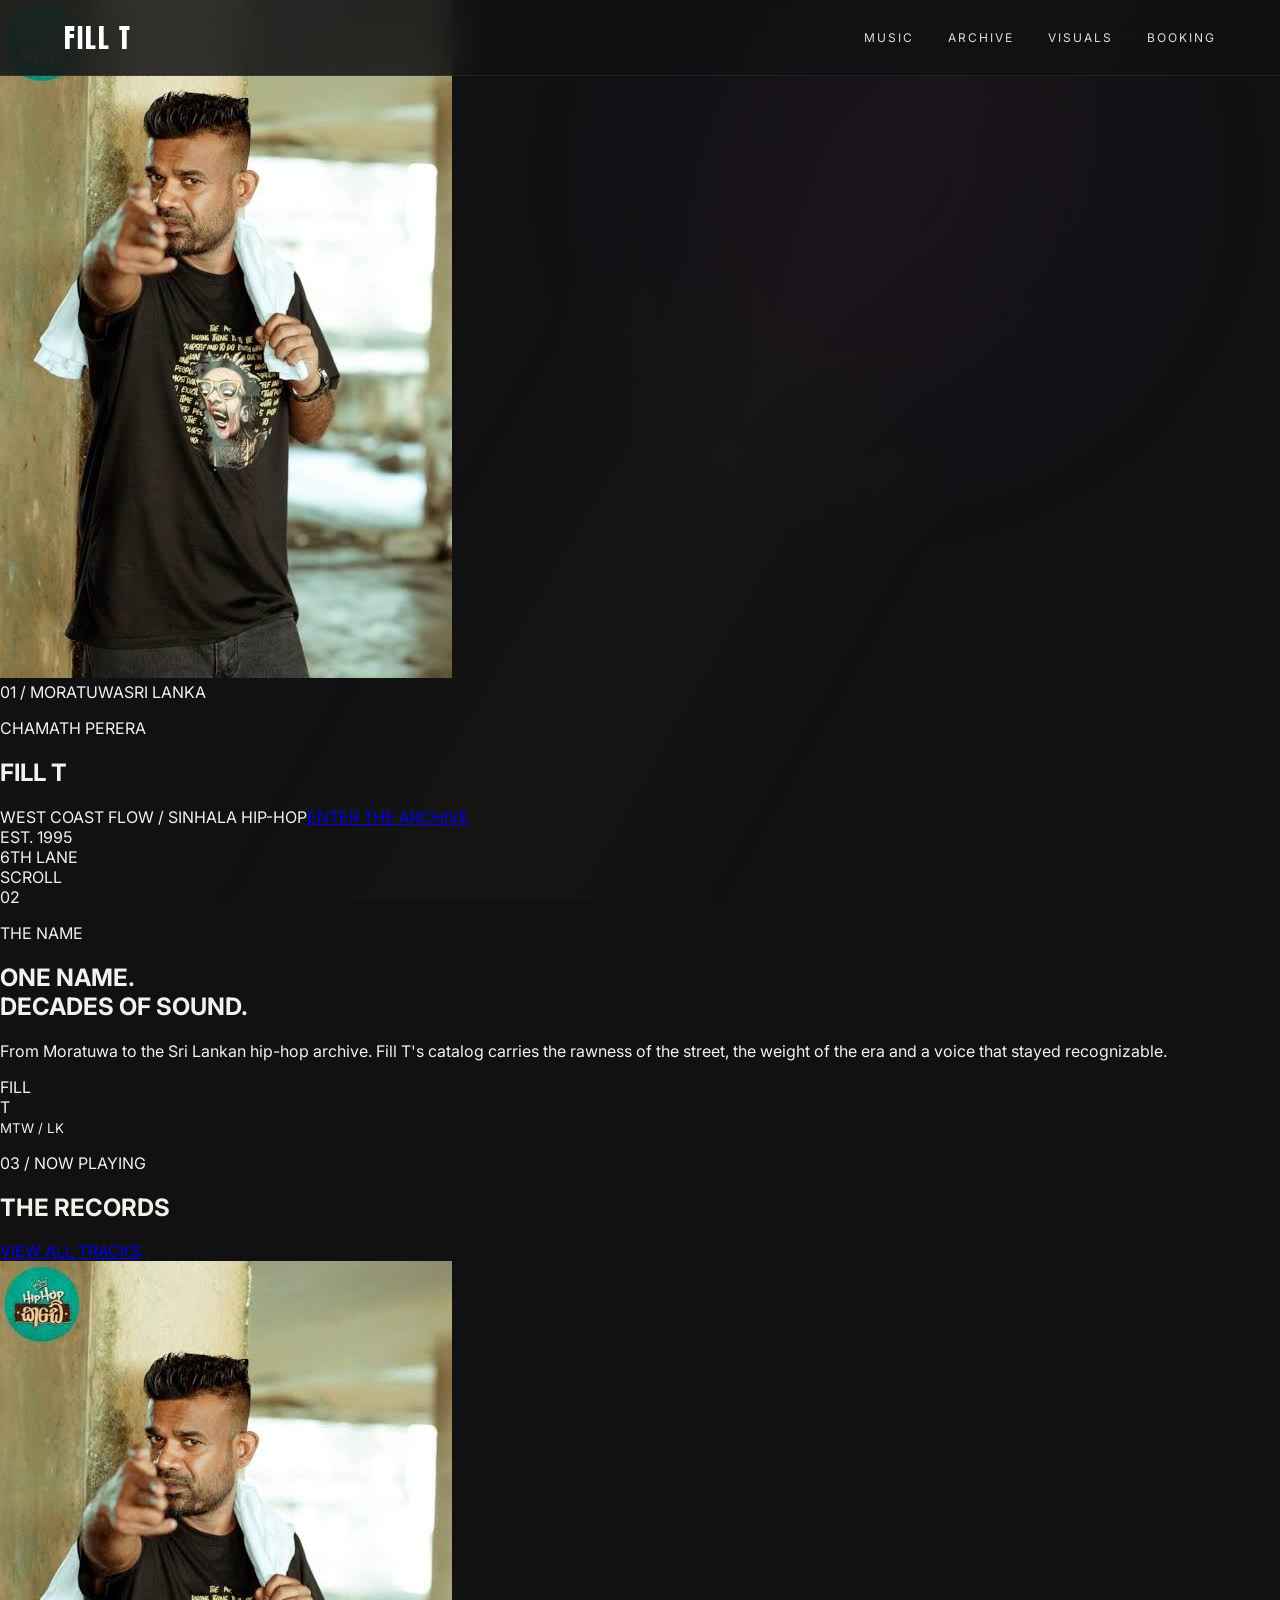
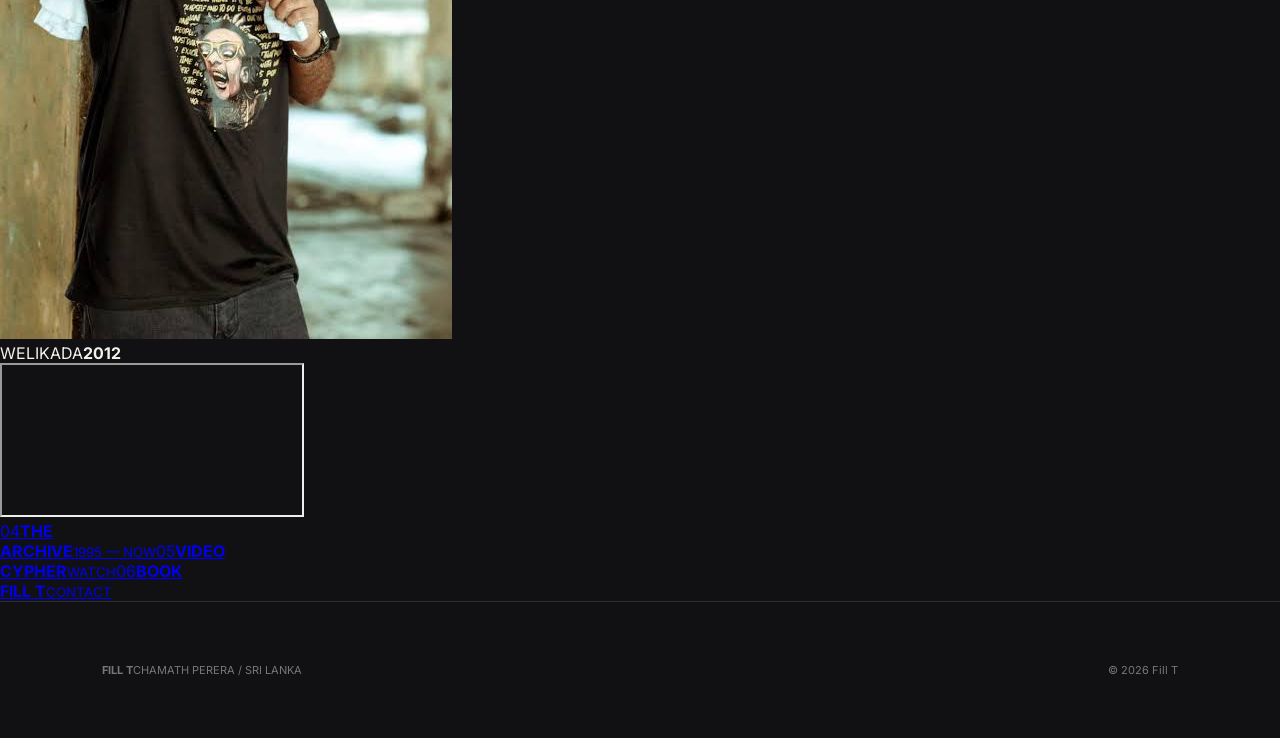
==== index.html @ 13ea3962 "Rebuild Fill T homepage with distinctive cinematic artist direction" ====
<!doctype html><html lang="en"><head><meta charset="utf-8"><meta name="viewport" content="width=device-width,initial-scale=1"><title>Fill T | Official</title><meta name="description" content="The official home of Fill T. Music, archive, video and booking from Moratuwa, Sri Lanka."><meta name="theme-color" content="#09090a"><meta name="robots" content="index,follow"><link rel="canonical" href="https://alphaoshyy.github.io/fill-t-official/"><meta property="og:type" content="website"><meta property="og:title" content="Fill T | Official"><meta property="og:description" content="Fill T. Moratuwa. Sri Lankan hip-hop."><meta property="og:image" content="https://alphaoshyy.github.io/fill-t-official/assets/images/IMG_7851.jpeg"><link rel="preconnect" href="https://fonts.googleapis.com"><link rel="preconnect" href="https://fonts.gstatic.com" crossorigin><link href="https://fonts.googleapis.com/css2?family=Anton&family=Inter:wght@400;500;600;700;800&family=Space+Grotesk:wght@400;500;600;700&display=swap" rel="stylesheet"><link rel="stylesheet" href="assets/style.css"><script type="application/ld+json">{"@context":"https://schema.org","@type":"MusicGroup","name":"Fill T","alternateName":"Fill-T","genre":["Hip-Hop","Sinhala Rap"],"areaServed":"Sri Lanka","url":"https://alphaoshyy.github.io/fill-t-official/","sameAs":["https://open.spotify.com/album/0nnHktPdE4TPPbT7eFd7an"]}</script></head><body class="home"><div class="noise"></div><div class="cursor-glow"></div><header class="nav"><a class="brand" href="index.html">FILL T</a><nav><a href="music.html">Music</a><a href="chronicles.html">Archive</a><a href="videos.html">Visuals</a><a href="booking.html">Booking</a></nav><button class="menu" aria-label="Menu" aria-expanded="false">MENU</button></header><main><section class="hero-new"><img class="hero-bg" src="assets/images/IMG_7851.jpeg" alt="Fill T"><div class="hero-shade"></div><div class="hero-meta"><span>01 / MORATUWA</span><span>SRI LANKA</span></div><div class="hero-title"><p>CHAMATH PERERA</p><h1>FILL T</h1><div class="hero-line"><span>WEST COAST FLOW / SINHALA HIP-HOP</span><a href="music.html">ENTER THE ARCHIVE</a></div></div><div class="hero-side">EST. 1995<br><span>6TH LANE</span></div><div class="scroll-mark">SCROLL<br><i></i></div></section><section class="statement"><div class="statement-num">02</div><div><p class="kicker">THE NAME</p><h2>ONE NAME.<br>DECADES OF SOUND.</h2><p class="lede">From Moratuwa to the Sri Lankan hip-hop archive. Fill T's catalog carries the rawness of the street, the weight of the era and a voice that stayed recognizable.</p></div><div class="stamp">FILL<br>T<br><small>MTW / LK</small></div></section><section class="listen-strip"><div class="section-head"><p class="kicker">03 / NOW PLAYING</p><h2>THE RECORDS</h2><a href="music.html">VIEW ALL TRACKS</a></div><div class="listen-layout"><div class="album-art"><img src="assets/images/IMG_7851.jpeg" alt="Fill T"><div><span>WELIKADA</span><b>2012</b></div></div><div class="spotify-shell"><iframe src="https://open.spotify.com/embed/album/0nnHktPdE4TPPbT7eFd7an?utm_source=generator&theme=0" title="Fill T Welikada on Spotify" loading="lazy" allow="autoplay; clipboard-write; encrypted-media; fullscreen; picture-in-picture"></iframe></div></div></section><section class="archive-grid"><a href="chronicles.html" class="archive-card big"><span>04</span><b>THE<br>ARCHIVE</b><small>1995 — NOW</small></a><a href="videos.html" class="archive-card"><span>05</span><b>VIDEO<br>CYPHER</b><small>WATCH</small></a><a href="booking.html" class="archive-card gold-card"><span>06</span><b>BOOK<br>FILL T</b><small>CONTACT</small></a></section></main><footer><div><strong>FILL T</strong><span>CHAMATH PERERA / SRI LANKA</span></div><p>© <span id="year"></span> Fill T</p></footer><script src="assets/app.js"></script></body></html>
---- assets/style.css ----
:root{--black:#111113;--gold:#d4af37;--gold2:#e5c158;--silver:#d8dde3;--purple:#2e1045;--muted:#96939a;--line:#302f33}*{box-sizing:border-box}html{scroll-behavior:smooth}body{margin:0;background:var(--black);color:#f4f1ea;font-family:Inter,Arial,sans-serif;overflow-x:hidden}body:before{content:"";position:fixed;inset:0;pointer-events:none;background:radial-gradient(circle at 70% 20%,#2e104530,transparent 32%),linear-gradient(120deg,transparent 40%,#d4af3708,transparent 70%);z-index:-3}.grain{position:fixed;inset:0;opacity:.06;pointer-events:none;z-index:20;background-image:url("data:image/svg+xml,%3Csvg viewBox='0 0 180 180' xmlns='http://www.w3.org/2000/svg'%3E%3Cfilter id='n'%3E%3CfeTurbulence type='fractalNoise' baseFrequency='.8' numOctaves='4' stitchTiles='stitch'/%3E%3C/filter%3E%3Crect width='100%25' height='100%25' filter='url(%23n)' opacity='.7'/%3E%3C/svg%3E")}.smoke{position:fixed;width:55vw;height:55vw;border-radius:50%;filter:blur(80px);opacity:.08;pointer-events:none;z-index:-2}.smoke-a{background:#6f2e9a;right:-20vw;top:20vh}.smoke-b{background:#d4af37;left:-25vw;bottom:-30vh}.nav{position:fixed;top:0;left:0;right:0;height:76px;display:flex;align-items:center;justify-content:space-between;padding:0 5vw;border-bottom:1px solid #ffffff12;background:#111113d9;backdrop-filter:blur(18px);z-index:50}.brand{font-family:Anton,sans-serif;letter-spacing:2px;font-size:27px;color:#fff;text-decoration:none}.brand span{color:var(--gold)}nav{display:flex;gap:34px;align-items:center}nav a,.text-link{color:#ddd;text-decoration:none;font-size:12px;text-transform:uppercase;letter-spacing:2px;transition:color .25s,transform .25s}nav a:hover,.text-link:hover{color:var(--gold)}nav a:hover{transform:translateY(-2px)}.menu{display:none;background:none;border:0;color:#fff;font-size:22px;cursor:pointer}.hero{min-height:100vh;padding:150px 8vw 90px;display:grid;grid-template-columns:1fr .8fr;align-items:center;gap:5vw;position:relative}.eyebrow{font-size:10px;letter-spacing:4px;color:var(--gold);font-weight:700}.hero h1{font-family:Anton,sans-serif;font-size:clamp(110px,18vw,260px);line-height:.73;letter-spacing:-5px;margin:35px 0;color:#eee;text-shadow:0 0 45px #ffffff08}.hero h1 em{font-style:normal;color:transparent;-webkit-text-stroke:2px var(--gold)}.tag{font-family:"Space Grotesk";font-size:20px;max-width:500px;color:#c5c1c5}.actions{display:flex;gap:12px;margin-top:32px}.btn{display:inline-block;text-decoration:none;font-size:10px;font-weight:800;letter-spacing:2px;padding:15px 20px;border:1px solid var(--gold);transition:transform .25s,box-shadow .25s}.btn:hover{transform:translateY(-3px);box-shadow:0 12px 35px #d4af3730}.gold{background:var(--gold);color:#111}.ghost{color:#fff}.hero-art{position:relative;display:flex;justify-content:center;animation:heroIn 1.1s cubic-bezier(.2,.8,.2,1) both}.portrait-frame{width:min(430px,80vw);aspect-ratio:4/5;border:1px solid #d4af3755;padding:12px;transform:rotate(2deg);background:linear-gradient(145deg,#29282c,#0b0b0d);box-shadow:25px 30px 80px #000;transition:transform .5s}.portrait-frame:hover{transform:rotate(0deg) translateY(-8px)}.portrait-placeholder{height:100%;display:grid;place-items:center;text-align:center;font-family:Anton;font-size:54px;letter-spacing:3px;color:#d8dde3;background:radial-gradient(circle at 50% 40%,#4b4b50,#151518 55%,#09090a);text-shadow:0 0 25px #fff3}.portrait-placeholder small{font:10px Inter;letter-spacing:5px;color:var(--gold)}.sticker{position:absolute;right:0;bottom:4%;background:var(--gold);color:#111;padding:18px 22px;transform:rotate(-8deg);font-size:9px;letter-spacing:2px}.sticker b{font-family:Anton;font-size:34px}.ticker{display:flex;gap:65px;overflow:hidden;white-space:nowrap;border-top:1px solid var(--line);border-bottom:1px solid var(--line);padding:18px 0;color:#777;font-family:Anton;font-size:25px;letter-spacing:2px}.ticker span{flex:none;animation:ticker 16s linear infinite}.section{padding:120px 8vw}.feature{display:grid;grid-template-columns:1fr 1fr;gap:8vw;align-items:center}.feature h2{font-family:Anton;font-size:clamp(55px,8vw,110px);line-height:.9;margin:25px 0}.feature p{max-width:520px;color:#aaa;line-height:1.8}.text-link{display:inline-block;margin-top:24px;border-bottom:1px solid var(--gold);padding-bottom:7px}.record{width:min(430px,80vw);aspect-ratio:1;background:radial-gradient(circle,#171719 0 13%,#d4af37 13.4% 14%,#151518 14.5% 29%,#08080a 29.5% 45%,#242328 45.5% 46%,#0a0a0c 46.5%);border-radius:50%;box-shadow:0 30px 80px #000;display:grid;place-items:center;animation:spin 22s linear infinite}.record:after{content:"";position:absolute;width:90px;height:90px;background:var(--gold);border-radius:50%;border:10px solid #18171a}.record-label{z-index:1;text-align:center;color:#111;font-family:Anton;font-size:22px;transform:rotate(-12deg)}.record-label small{font:9px Inter;font-weight:700;letter-spacing:3px}.split{display:grid;grid-template-columns:1fr 1fr;gap:1px;padding-top:0}.panel{padding:70px;background:#18181b;border:1px solid var(--line);transition:transform .35s,border-color .35s,background .35s}.panel:hover{transform:translateY(-7px);border-color:#d4af3760}.panel.purple{background:linear-gradient(135deg,#17151a,#2e1045)}.panel span{font:12px Inter;color:var(--gold)}.panel h3{font-family:Anton;font-size:58px;margin:30px 0 15px}.panel p{color:#aaa;max-width:450px;line-height:1.7}.video-card{padding:0;overflow:hidden;background:#17171a;border:1px solid var(--line)}.video-card iframe{display:block;width:100%;aspect-ratio:16/9;border:0;filter:saturate(.8) contrast(1.05)}.video-card .video-copy{padding:24px}.video-card h3{margin:5px 0 8px;font-family:Anton;font-size:36px}.video-card p{margin:0;color:#999;line-height:1.6;font-size:13px}footer{padding:50px 8vw;border-top:1px solid var(--line);display:flex;justify-content:space-between;align-items:center;color:#777;font-size:11px}footer .brand{font-size:22px}@keyframes spin{to{transform:rotate(360deg)}}@keyframes ticker{from{transform:translateX(0)}to{transform:translateX(-120px)}}@keyframes heroIn{from{opacity:0;transform:translateY(25px) scale(.98)}to{opacity:1;transform:none}}@media(max-width:800px){nav{display:none;position:absolute;top:76px;right:5vw;left:5vw;padding:18px;background:#151518f5;border:1px solid var(--line);backdrop-filter:blur(20px);flex-direction:column;gap:18px;align-items:flex-start}nav.open{display:flex}.menu{display:block}.hero{grid-template-columns:1fr;padding-top:120px}.hero-art{order:-1}.hero h1{font-size:120px}.feature,.split{grid-template-columns:1fr}.section{padding:80px 7vw}.panel{padding:45px 30px}footer{display:block}footer p{margin-top:15px}}
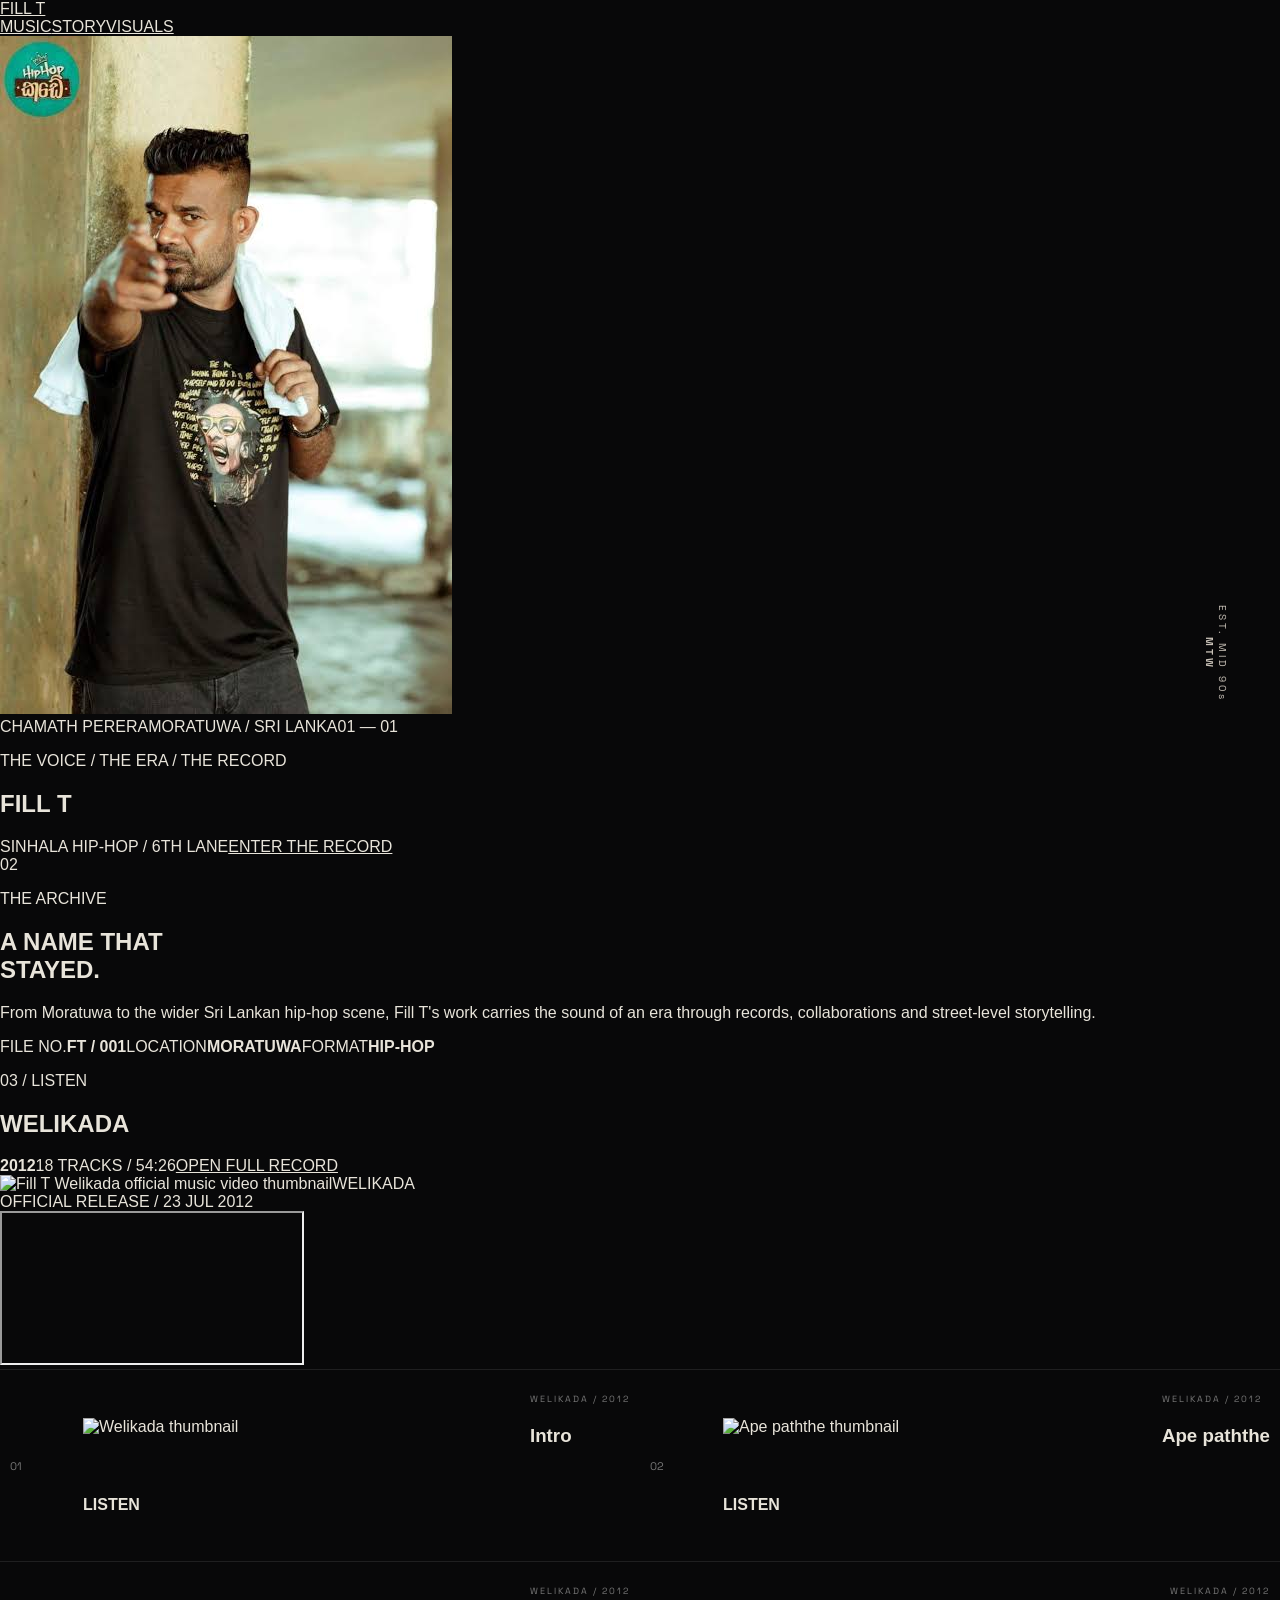
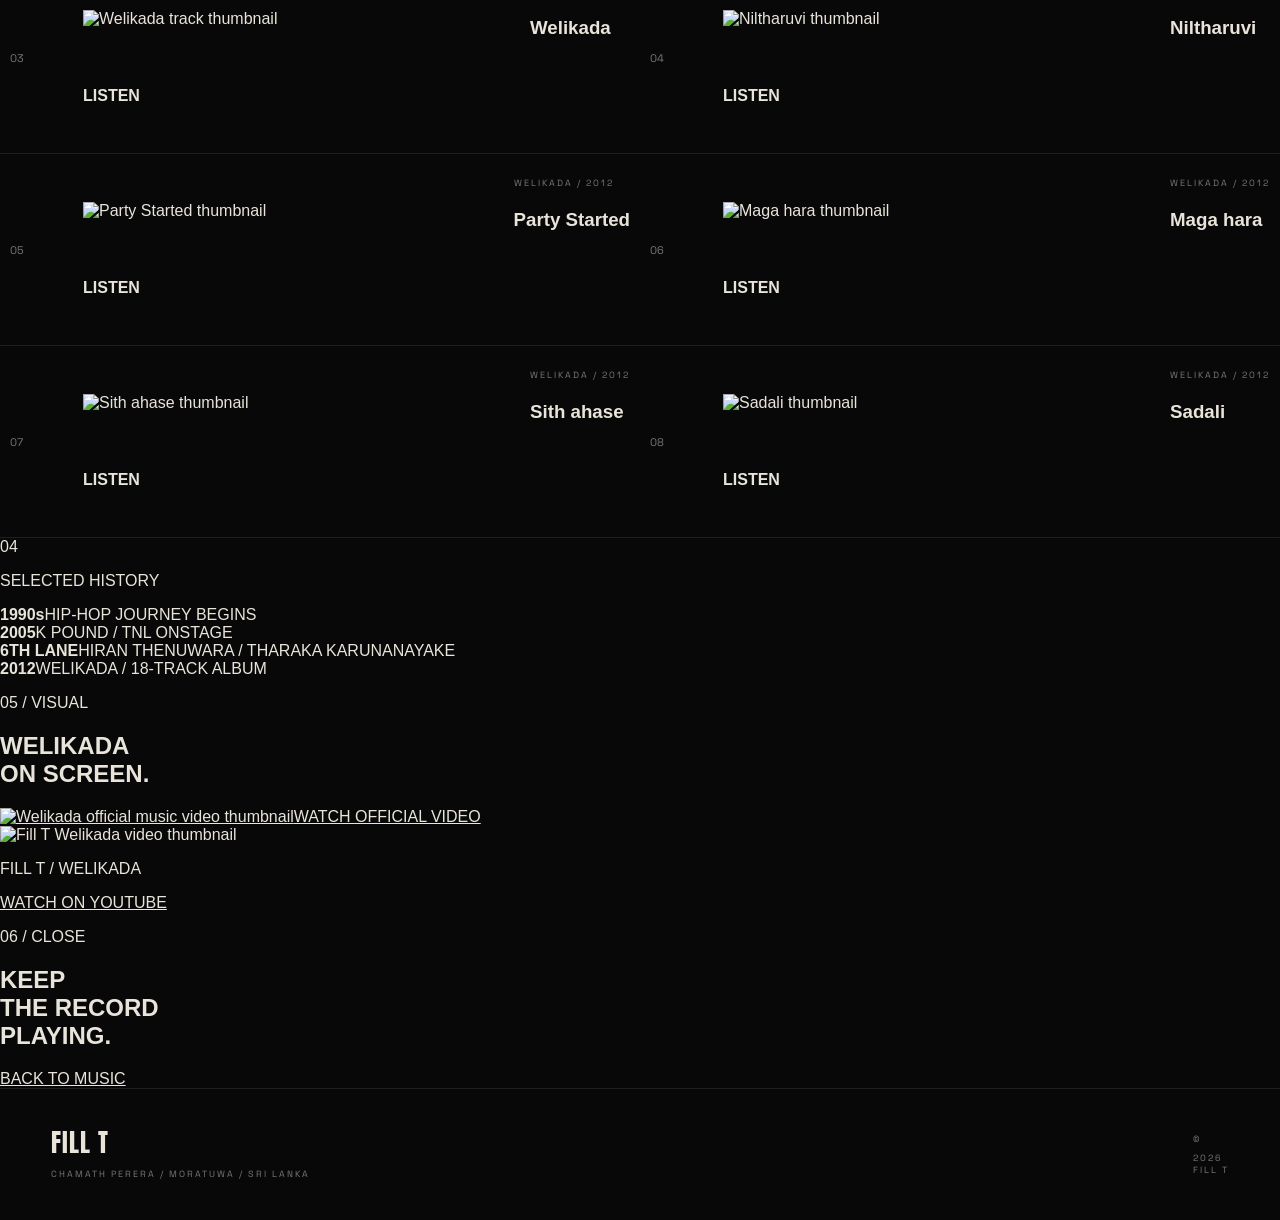
==== commit b2d5c19a: "Rebuild Fill T as distinctive one-page artist site with real music/video thumbnails" ====
--- a/index.html
+++ b/index.html
@@ -1 +1,55 @@
-<!doctype html><html lang="en"><head><meta charset="utf-8"><meta name="viewport" content="width=device-width,initial-scale=1"><title>Fill T | Official</title><meta name="description" content="The official home of Fill T. Music, archive, video and booking from Moratuwa, Sri Lanka."><meta name="theme-color" content="#09090a"><meta name="robots" content="index,follow"><link rel="canonical" href="https://alphaoshyy.github.io/fill-t-official/"><meta property="og:type" content="website"><meta property="og:title" content="Fill T | Official"><meta property="og:description" content="Fill T. Moratuwa. Sri Lankan hip-hop."><meta property="og:image" content="https://alphaoshyy.github.io/fill-t-official/assets/images/IMG_7851.jpeg"><link rel="preconnect" href="https://fonts.googleapis.com"><link rel="preconnect" href="https://fonts.gstatic.com" crossorigin><link href="https://fonts.googleapis.com/css2?family=Anton&family=Inter:wght@400;500;600;700;800&family=Space+Grotesk:wght@400;500;600;700&display=swap" rel="stylesheet"><link rel="stylesheet" href="assets/style.css"><script type="application/ld+json">{"@context":"https://schema.org","@type":"MusicGroup","name":"Fill T","alternateName":"Fill-T","genre":["Hip-Hop","Sinhala Rap"],"areaServed":"Sri Lanka","url":"https://alphaoshyy.github.io/fill-t-official/","sameAs":["https://open.spotify.com/album/0nnHktPdE4TPPbT7eFd7an"]}</script></head><body class="home"><div class="noise"></div><div class="cursor-glow"></div><header class="nav"><a class="brand" href="index.html">FILL T</a><nav><a href="music.html">Music</a><a href="chronicles.html">Archive</a><a href="videos.html">Visuals</a><a href="booking.html">Booking</a></nav><button class="menu" aria-label="Menu" aria-expanded="false">MENU</button></header><main><section class="hero-new"><img class="hero-bg" src="assets/images/IMG_7851.jpeg" alt="Fill T"><div class="hero-shade"></div><div class="hero-meta"><span>01 / MORATUWA</span><span>SRI LANKA</span></div><div class="hero-title"><p>CHAMATH PERERA</p><h1>FILL T</h1><div class="hero-line"><span>WEST COAST FLOW / SINHALA HIP-HOP</span><a href="music.html">ENTER THE ARCHIVE</a></div></div><div class="hero-side">EST. 1995<br><span>6TH LANE</span></div><div class="scroll-mark">SCROLL<br><i></i></div></section><section class="statement"><div class="statement-num">02</div><div><p class="kicker">THE NAME</p><h2>ONE NAME.<br>DECADES OF SOUND.</h2><p class="lede">From Moratuwa to the Sri Lankan hip-hop archive. Fill T's catalog carries the rawness of the street, the weight of the era and a voice that stayed recognizable.</p></div><div class="stamp">FILL<br>T<br><small>MTW / LK</small></div></section><section class="listen-strip"><div class="section-head"><p class="kicker">03 / NOW PLAYING</p><h2>THE RECORDS</h2><a href="music.html">VIEW ALL TRACKS</a></div><div class="listen-layout"><div class="album-art"><img src="assets/images/IMG_7851.jpeg" alt="Fill T"><div><span>WELIKADA</span><b>2012</b></div></div><div class="spotify-shell"><iframe src="https://open.spotify.com/embed/album/0nnHktPdE4TPPbT7eFd7an?utm_source=generator&theme=0" title="Fill T Welikada on Spotify" loading="lazy" allow="autoplay; clipboard-write; encrypted-media; fullscreen; picture-in-picture"></iframe></div></div></section><section class="archive-grid"><a href="chronicles.html" class="archive-card big"><span>04</span><b>THE<br>ARCHIVE</b><small>1995 — NOW</small></a><a href="videos.html" class="archive-card"><span>05</span><b>VIDEO<br>CYPHER</b><small>WATCH</small></a><a href="booking.html" class="archive-card gold-card"><span>06</span><b>BOOK<br>FILL T</b><small>CONTACT</small></a></section></main><footer><div><strong>FILL T</strong><span>CHAMATH PERERA / SRI LANKA</span></div><p>© <span id="year"></span> Fill T</p></footer><script src="assets/app.js"></script></body></html>+<!doctype html>
+<html lang="en">
+<head>
+<meta charset="utf-8">
+<meta name="viewport" content="width=device-width,initial-scale=1">
+<title>Fill T | Official</title>
+<meta name="description" content="Official website of Fill T, Sri Lankan hip-hop artist from Moratuwa. Music, archive and visuals.">
+<meta name="theme-color" content="#080808">
+<meta name="robots" content="index,follow">
+<link rel="canonical" href="https://alphaoshyy.github.io/fill-t-official/">
+<meta property="og:type" content="website">
+<meta property="og:title" content="Fill T | Official">
+<meta property="og:description" content="Fill T. Moratuwa. Sri Lankan hip-hop.">
+<meta property="og:image" content="https://alphaoshyy.github.io/fill-t-official/assets/images/IMG_7851.jpeg">
+<link rel="preconnect" href="https://fonts.googleapis.com">
+<link rel="preconnect" href="https://fonts.gstatic.com" crossorigin>
+<link href="https://fonts.googleapis.com/css2?family=Anton&family=DM+Mono:wght@400;500&family=Space+Grotesk:wght@400;500;600;700&display=swap" rel="stylesheet">
+<link rel="stylesheet" href="assets/style.css">
+<script type="application/ld+json">{"@context":"https://schema.org","@type":"MusicGroup","name":"Fill T","alternateName":"Fill-T","genre":["Hip-Hop","Sinhala Rap"],"areaServed":"Sri Lanka","url":"https://alphaoshyy.github.io/fill-t-official/","sameAs":["https://open.spotify.com/album/0nnHktPdE4TPPbT7eFd7an"]}</script>
+</head>
+<body>
+<div class="grain"></div><div class="cursor"></div>
+<header class="topbar"><a class="wordmark" href="#top">FILL T</a><nav><a href="#music">MUSIC</a><a href="#story">STORY</a><a href="#visuals">VISUALS</a></nav><button class="menu" aria-label="Open menu" aria-expanded="false">MENU</button></header>
+<main id="top">
+<section class="hero">
+<img src="assets/images/IMG_7851.jpeg" alt="Fill T portrait" class="hero-photo">
+<div class="hero-overlay"></div>
+<div class="hero-top"><span>CHAMATH PERERA</span><span>MORATUWA / SRI LANKA</span><span>01 — 01</span></div>
+<div class="hero-copy"><p>THE VOICE / THE ERA / THE RECORD</p><h1>FILL T</h1><div class="hero-bottom"><span>SINHALA HIP-HOP / 6TH LANE</span><a href="#music">ENTER THE RECORD</a></div></div>
+<div class="hero-side">EST. MID 90s<br><b>MTW</b></div>
+</section>
+<section class="intro" id="story">
+<div class="section-index">02</div><div class="intro-main"><p class="eyebrow">THE ARCHIVE</p><h2>A NAME THAT<br>STAYED.</h2><p>From Moratuwa to the wider Sri Lankan hip-hop scene, Fill T's work carries the sound of an era through records, collaborations and street-level storytelling.</p></div><div class="intro-note"><span>FILE NO.</span><strong>FT / 001</strong><span>LOCATION</span><strong>MORATUWA</strong><span>FORMAT</span><strong>HIP-HOP</strong></div>
+</section>
+<section class="music" id="music">
+<div class="music-heading"><div><p class="eyebrow">03 / LISTEN</p><h2>WELIKADA</h2></div><div class="album-meta"><strong>2012</strong><span>18 TRACKS / 54:26</span><a href="https://open.spotify.com/album/0nnHktPdE4TPPbT7eFd7an" target="_blank" rel="noopener">OPEN FULL RECORD</a></div></div>
+<div class="record-layout"><div class="cover-stack"><div class="cover-frame"><img src="https://i.ytimg.com/vi/w-GAaCP5c4I/maxresdefault.jpg" alt="Fill T Welikada official music video thumbnail" loading="lazy"><span>WELIKADA</span></div><div class="cover-label">OFFICIAL RELEASE / 23 JUL 2012</div></div><div class="player"><iframe src="https://open.spotify.com/embed/album/0nnHktPdE4TPPbT7eFd7an?utm_source=generator&theme=0" title="Welikada by Fill T on Spotify" loading="lazy" allow="autoplay; clipboard-write; encrypted-media; fullscreen; picture-in-picture"></iframe></div></div>
+<div class="tracks" aria-label="Selected Fill T tracks">
+<a class="track" href="https://open.spotify.com/album/0nnHktPdE4TPPbT7eFd7an" target="_blank" rel="noopener"><img src="https://i.ytimg.com/vi/w-GAaCP5c4I/maxresdefault.jpg" alt="Welikada thumbnail"><span class="track-no">01</span><div><small>WELIKADA / 2012</small><h3>Intro</h3></div><b>LISTEN</b></a>
+<a class="track" href="https://open.spotify.com/album/0nnHktPdE4TPPbT7eFd7an" target="_blank" rel="noopener"><img src="https://i.ytimg.com/vi/AnGiqeoVJxc/maxresdefault.jpg" alt="Ape paththe thumbnail"><span class="track-no">02</span><div><small>WELIKADA / 2012</small><h3>Ape paththe</h3></div><b>LISTEN</b></a>
+<a class="track" href="https://open.spotify.com/track/3ehZQtwAu3AaRGl4RUCr9z" target="_blank" rel="noopener"><img src="https://i.ytimg.com/vi/w-GAaCP5c4I/maxresdefault.jpg" alt="Welikada track thumbnail"><span class="track-no">03</span><div><small>WELIKADA / 2012</small><h3>Welikada</h3></div><b>LISTEN</b></a>
+<a class="track" href="https://open.spotify.com/album/0nnHktPdE4TPPbT7eFd7an" target="_blank" rel="noopener"><img src="https://i.ytimg.com/vi/AnGiqeoVJxc/maxresdefault.jpg" alt="Niltharuvi thumbnail"><span class="track-no">04</span><div><small>WELIKADA / 2012</small><h3>Niltharuvi</h3></div><b>LISTEN</b></a>
+<a class="track" href="https://open.spotify.com/album/0nnHktPdE4TPPbT7eFd7an" target="_blank" rel="noopener"><img src="https://i.ytimg.com/vi/w-GAaCP5c4I/maxresdefault.jpg" alt="Party Started thumbnail"><span class="track-no">05</span><div><small>WELIKADA / 2012</small><h3>Party Started</h3></div><b>LISTEN</b></a>
+<a class="track" href="https://open.spotify.com/album/0nnHktPdE4TPPbT7eFd7an" target="_blank" rel="noopener"><img src="https://i.ytimg.com/vi/AnGiqeoVJxc/maxresdefault.jpg" alt="Maga hara thumbnail"><span class="track-no">06</span><div><small>WELIKADA / 2012</small><h3>Maga hara</h3></div><b>LISTEN</b></a>
+<a class="track" href="https://open.spotify.com/album/0nnHktPdE4TPPbT7eFd7an" target="_blank" rel="noopener"><img src="https://i.ytimg.com/vi/w-GAaCP5c4I/maxresdefault.jpg" alt="Sith ahase thumbnail"><span class="track-no">07</span><div><small>WELIKADA / 2012</small><h3>Sith ahase</h3></div><b>LISTEN</b></a>
+<a class="track" href="https://open.spotify.com/album/0nnHktPdE4TPPbT7eFd7an" target="_blank" rel="noopener"><img src="https://i.ytimg.com/vi/AnGiqeoVJxc/maxresdefault.jpg" alt="Sadali thumbnail"><span class="track-no">08</span><div><small>WELIKADA / 2012</small><h3>Sadali</h3></div><b>LISTEN</b></a>
+</div></section>
+<section class="timeline"><div class="section-index">04</div><div><p class="eyebrow">SELECTED HISTORY</p><div class="timeline-row"><strong>1990s</strong><span>HIP-HOP JOURNEY BEGINS</span></div><div class="timeline-row"><strong>2005</strong><span>K POUND / TNL ONSTAGE</span></div><div class="timeline-row"><strong>6TH LANE</strong><span>HIRAN THENUWARA / THARAKA KARUNANAYAKE</span></div><div class="timeline-row"><strong>2012</strong><span>WELIKADA / 18-TRACK ALBUM</span></div></div></section>
+<section class="visuals" id="visuals"><div class="visual-main"><p class="eyebrow">05 / VISUAL</p><h2>WELIKADA<br>ON SCREEN.</h2><a href="https://www.youtube.com/watch?v=w-GAaCP5c4I" target="_blank" rel="noopener"><img src="https://i.ytimg.com/vi/w-GAaCP5c4I/maxresdefault.jpg" alt="Welikada official music video thumbnail"><span>WATCH OFFICIAL VIDEO</span></a></div><div class="visual-side"><img src="https://i.ytimg.com/vi/AnGiqeoVJxc/maxresdefault.jpg" alt="Fill T Welikada video thumbnail" loading="lazy"><p>FILL T / WELIKADA</p><a href="https://www.youtube.com/watch?v=AnGiqeoVJxc" target="_blank" rel="noopener">WATCH ON YOUTUBE</a></div></section>
+<section class="contact"><p class="eyebrow">06 / CLOSE</p><h2>KEEP<br>THE RECORD<br>PLAYING.</h2><a href="#music">BACK TO MUSIC</a></section>
+</main>
+<footer><div><strong>FILL T</strong><span>CHAMATH PERERA / MORATUWA / SRI LANKA</span></div><p>© <span id="year"></span> FILL T</p></footer>
+<script src="assets/app.js"></script>
+</body>
+</html>
--- a/assets/style.css
+++ b/assets/style.css
@@ -1 +1 @@
-:root{--black:#111113;--gold:#d4af37;--gold2:#e5c158;--silver:#d8dde3;--purple:#2e1045;--muted:#96939a;--line:#302f33}*{box-sizing:border-box}html{scroll-behavior:smooth}body{margin:0;background:var(--black);color:#f4f1ea;font-family:Inter,Arial,sans-serif;overflow-x:hidden}body:before{content:"";position:fixed;inset:0;pointer-events:none;background:radial-gradient(circle at 70% 20%,#2e104530,transparent 32%),linear-gradient(120deg,transparent 40%,#d4af3708,transparent 70%);z-index:-3}.grain{position:fixed;inset:0;opacity:.06;pointer-events:none;z-index:20;background-image:url("data:image/svg+xml,%3Csvg viewBox='0 0 180 180' xmlns='http://www.w3.org/2000/svg'%3E%3Cfilter id='n'%3E%3CfeTurbulence type='fractalNoise' baseFrequency='.8' numOctaves='4' stitchTiles='stitch'/%3E%3C/filter%3E%3Crect width='100%25' height='100%25' filter='url(%23n)' opacity='.7'/%3E%3C/svg%3E")}.smoke{position:fixed;width:55vw;height:55vw;border-radius:50%;filter:blur(80px);opacity:.08;pointer-events:none;z-index:-2}.smoke-a{background:#6f2e9a;right:-20vw;top:20vh}.smoke-b{background:#d4af37;left:-25vw;bottom:-30vh}.nav{position:fixed;top:0;left:0;right:0;height:76px;display:flex;align-items:center;justify-content:space-between;padding:0 5vw;border-bottom:1px solid #ffffff12;background:#111113d9;backdrop-filter:blur(18px);z-index:50}.brand{font-family:Anton,sans-serif;letter-spacing:2px;font-size:27px;color:#fff;text-decoration:none}.brand span{color:var(--gold)}nav{display:flex;gap:34px;align-items:center}nav a,.text-link{color:#ddd;text-decoration:none;font-size:12px;text-transform:uppercase;letter-spacing:2px;transition:color .25s,transform .25s}nav a:hover,.text-link:hover{color:var(--gold)}nav a:hover{transform:translateY(-2px)}.menu{display:none;background:none;border:0;color:#fff;font-size:22px;cursor:pointer}.hero{min-height:100vh;padding:150px 8vw 90px;display:grid;grid-template-columns:1fr .8fr;align-items:center;gap:5vw;position:relative}.eyebrow{font-size:10px;letter-spacing:4px;color:var(--gold);font-weight:700}.hero h1{font-family:Anton,sans-serif;font-size:clamp(110px,18vw,260px);line-height:.73;letter-spacing:-5px;margin:35px 0;color:#eee;text-shadow:0 0 45px #ffffff08}.hero h1 em{font-style:normal;color:transparent;-webkit-text-stroke:2px var(--gold)}.tag{font-family:"Space Grotesk";font-size:20px;max-width:500px;color:#c5c1c5}.actions{display:flex;gap:12px;margin-top:32px}.btn{display:inline-block;text-decoration:none;font-size:10px;font-weight:800;letter-spacing:2px;padding:15px 20px;border:1px solid var(--gold);transition:transform .25s,box-shadow .25s}.btn:hover{transform:translateY(-3px);box-shadow:0 12px 35px #d4af3730}.gold{background:var(--gold);color:#111}.ghost{color:#fff}.hero-art{position:relative;display:flex;justify-content:center;animation:heroIn 1.1s cubic-bezier(.2,.8,.2,1) both}.portrait-frame{width:min(430px,80vw);aspect-ratio:4/5;border:1px solid #d4af3755;padding:12px;transform:rotate(2deg);background:linear-gradient(145deg,#29282c,#0b0b0d);box-shadow:25px 30px 80px #000;transition:transform .5s}.portrait-frame:hover{transform:rotate(0deg) translateY(-8px)}.portrait-placeholder{height:100%;display:grid;place-items:center;text-align:center;font-family:Anton;font-size:54px;letter-spacing:3px;color:#d8dde3;background:radial-gradient(circle at 50% 40%,#4b4b50,#151518 55%,#09090a);text-shadow:0 0 25px #fff3}.portrait-placeholder small{font:10px Inter;letter-spacing:5px;color:var(--gold)}.sticker{position:absolute;right:0;bottom:4%;background:var(--gold);color:#111;padding:18px 22px;transform:rotate(-8deg);font-size:9px;letter-spacing:2px}.sticker b{font-family:Anton;font-size:34px}.ticker{display:flex;gap:65px;overflow:hidden;white-space:nowrap;border-top:1px solid var(--line);border-bottom:1px solid var(--line);padding:18px 0;color:#777;font-family:Anton;font-size:25px;letter-spacing:2px}.ticker span{flex:none;animation:ticker 16s linear infinite}.section{padding:120px 8vw}.feature{display:grid;grid-template-columns:1fr 1fr;gap:8vw;align-items:center}.feature h2{font-family:Anton;font-size:clamp(55px,8vw,110px);line-height:.9;margin:25px 0}.feature p{max-width:520px;color:#aaa;line-height:1.8}.text-link{display:inline-block;margin-top:24px;border-bottom:1px solid var(--gold);padding-bottom:7px}.record{width:min(430px,80vw);aspect-ratio:1;background:radial-gradient(circle,#171719 0 13%,#d4af37 13.4% 14%,#151518 14.5% 29%,#08080a 29.5% 45%,#242328 45.5% 46%,#0a0a0c 46.5%);border-radius:50%;box-shadow:0 30px 80px #000;display:grid;place-items:center;animation:spin 22s linear infinite}.record:after{content:"";position:absolute;width:90px;height:90px;background:var(--gold);border-radius:50%;border:10px solid #18171a}.record-label{z-index:1;text-align:center;color:#111;font-family:Anton;font-size:22px;transform:rotate(-12deg)}.record-label small{font:9px Inter;font-weight:700;letter-spacing:3px}.split{display:grid;grid-template-columns:1fr 1fr;gap:1px;padding-top:0}.panel{padding:70px;background:#18181b;border:1px solid var(--line);transition:transform .35s,border-color .35s,background .35s}.panel:hover{transform:translateY(-7px);border-color:#d4af3760}.panel.purple{background:linear-gradient(135deg,#17151a,#2e1045)}.panel span{font:12px Inter;color:var(--gold)}.panel h3{font-family:Anton;font-size:58px;margin:30px 0 15px}.panel p{color:#aaa;max-width:450px;line-height:1.7}.video-card{padding:0;overflow:hidden;background:#17171a;border:1px solid var(--line)}.video-card iframe{display:block;width:100%;aspect-ratio:16/9;border:0;filter:saturate(.8) contrast(1.05)}.video-card .video-copy{padding:24px}.video-card h3{margin:5px 0 8px;font-family:Anton;font-size:36px}.video-card p{margin:0;color:#999;line-height:1.6;font-size:13px}footer{padding:50px 8vw;border-top:1px solid var(--line);display:flex;justify-content:space-between;align-items:center;color:#777;font-size:11px}footer .brand{font-size:22px}@keyframes spin{to{transform:rotate(360deg)}}@keyframes ticker{from{transform:translateX(0)}to{transform:translateX(-120px)}}@keyframes heroIn{from{opacity:0;transform:translateY(25px) scale(.98)}to{opacity:1;transform:none}}@media(max-width:800px){nav{display:none;position:absolute;top:76px;right:5vw;left:5vw;padding:18px;background:#151518f5;border:1px solid var(--line);backdrop-filter:blur(20px);flex-direction:column;gap:18px;align-items:flex-start}nav.open{display:flex}.menu{display:block}.hero{grid-template-columns:1fr;padding-top:120px}.hero-art{order:-1}.hero h1{font-size:120px}.feature,.split{grid-template-columns:1fr}.section{padding:80px 7vw}.panel{padding:45px 30px}footer{display:block}footer p{margin-top:15px}}+:root{--ink:#080809;--paper:#e8e4da;--muted:#8f8b84;--gold:#c8a34a;--purple:#3b1a52;--line:#ffffff18}*{box-sizing:border-box}html{scroll-behavior:smooth}body{margin:0;background:var(--ink);color:var(--paper);font-family:Inter,Arial,sans-serif;overflow-x:hidden}a{color:inherit}.noise{position:fixed;inset:0;z-index:100;pointer-events:none;opacity:.055;background-image:url("data:image/svg+xml,%3Csvg xmlns='http://www.w3.org/2000/svg' width='180' height='180'%3E%3Cfilter id='n'%3E%3CfeTurbulence baseFrequency='.85' numOctaves='4' stitchTiles='stitch'/%3E%3C/filter%3E%3Crect width='100%25' height='100%25' filter='url(%23n)' opacity='.8'/%3E%3C/svg%3E")}.cursor-glow{position:fixed;width:320px;height:320px;border-radius:50%;background:#6c367d18;filter:blur(60px);pointer-events:none;z-index:-1;transform:translate(-50%,-50%)}.nav{position:fixed;z-index:80;left:0;right:0;top:0;height:76px;padding:0 4vw;display:flex;align-items:center;justify-content:space-between;border-bottom:1px solid var(--line);background:#080809c7;backdrop-filter:blur(18px)}.brand{font-family:Anton,sans-serif;font-size:27px;letter-spacing:1px;text-decoration:none}.nav nav{display:flex;gap:34px}.nav nav a{font-size:10px;letter-spacing:2px;text-transform:uppercase;text-decoration:none;color:#b9b5ad;transition:.25s}.nav nav a:hover{color:var(--gold)}.menu{display:none;border:0;background:none;color:var(--paper);font-size:10px;letter-spacing:2px}.hero-new{height:100svh;min-height:680px;position:relative;overflow:hidden;background:#050506}.hero-bg{position:absolute;inset:0;width:100%;height:100%;object-fit:cover;object-position:center 30%;filter:grayscale(.8) contrast(1.18) brightness(.58);transform:scale(1.04);animation:heroZoom 12s ease-out both}.hero-shade{position:absolute;inset:0;background:linear-gradient(90deg,#050506ee 0%,#0505068c 35%,#05050612 68%,#050506b0 100%),linear-gradient(0deg,#050506 0%,transparent 35%,#05050666 100%)}.hero-meta{position:absolute;top:105px;left:4vw;right:4vw;display:flex;justify-content:space-between;color:#b8b3aa;font:10px Space Grotesk;letter-spacing:3px}.hero-title{position:absolute;left:4vw;right:4vw;bottom:9vh}.hero-title p{font:11px Space Grotesk;letter-spacing:6px;color:var(--gold);margin:0 0 18px}.hero-title h1{font-family:Anton,sans-serif;font-size:clamp(110px,18vw,260px);line-height:.78;letter-spacing:-4px;margin:0;white-space:nowrap;color:#f0ece2;text-shadow:0 18px 80px #000}.hero-line{margin-top:32px;border-top:1px solid #ffffff45;padding-top:14px;display:flex;justify-content:space-between;align-items:center;max-width:850px;font:10px Space Grotesk;letter-spacing:3px;color:#aaa59c}.hero-line a{text-decoration:none;color:var(--paper);border:1px solid #ffffff55;padding:13px 18px;transition:.3s}.hero-line a:hover{background:var(--gold);color:#080809;border-color:var(--gold)}.hero-side{position:absolute;right:4vw;bottom:22vh;color:#c8c1b7;font:10px Space Grotesk;letter-spacing:3px;writing-mode:vertical-rl;text-align:center}.hero-side span{color:var(--gold)}.scroll-mark{position:absolute;bottom:30px;left:50%;transform:translateX(-50%);font:8px Space Grotesk;letter-spacing:3px;color:#888;text-align:center}.scroll-mark i{display:block;height:45px;width:1px;background:linear-gradient(var(--gold),transparent);margin:9px auto 0}.statement{display:grid;grid-template-columns:100px 1fr 180px;gap:5vw;padding:150px 8vw;border-top:1px solid var(--line);align-items:start}.statement-num{font:10px Space Grotesk;color:var(--gold);letter-spacing:3px}.kicker{font:10px Space Grotesk;letter-spacing:4px;color:var(--gold);margin:0 0 20px}.statement h2,.section-head h2,.player-copy h2{font-family:Anton,sans-serif;font-size:clamp(65px,8vw,125px);line-height:.84;letter-spacing:-2px;margin:0 0 28px}.lede{max-width:650px;color:#aaa69e;line-height:1.9;font-size:15px}.stamp{justify-self:end;border:1px solid var(--gold);color:var(--gold);font-family:Anton;font-size:43px;line-height:.7;padding:22px;text-align:center;transform:rotate(7deg)}.stamp small{font:7px Space Grotesk;letter-spacing:3px}.listen-strip{padding:100px 8vw;background:linear-gradient(135deg,#0d0b0f,#151019 60%,#09090a);border-top:1px solid var(--line);border-bottom:1px solid var(--line)}.section-head{display:flex;align-items:end;gap:30px;margin-bottom:50px}.section-head h2{font-size:clamp(60px,9vw,130px);margin:0}.section-head>a{margin-left:auto;font:10px Space Grotesk;letter-spacing:2px;text-decoration:none;border-bottom:1px solid var(--gold);padding-bottom:8px;color:#bcb7af}.listen-layout{display:grid;grid-template-columns:360px 1fr;gap:5vw;align-items:stretch}.album-art{position:relative;min-height:420px;overflow:hidden;background:#18171a;border:1px solid var(--line)}.album-art img{width:100%;height:100%;object-fit:cover;filter:grayscale(.8) contrast(1.2);opacity:.68}.album-art:after{content:"";position:absolute;inset:0;background:linear-gradient(0deg,#070708ee,transparent 55%)}.album-art div{position:absolute;z-index:2;bottom:25px;left:25px}.album-art span{display:block;font:52px Anton}.album-art b{font:10px Space Grotesk;letter-spacing:5px;color:var(--gold)}.spotify-shell{border:1px solid var(--line);background:#101012;min-height:420px}.spotify-shell iframe,.spotify-large iframe{width:100%;height:100%;min-height:420px;border:0}.archive-grid{display:grid;grid-template-columns:2fr 1fr 1fr;border-bottom:1px solid var(--line)}.archive-card{min-height:360px;padding:35px;border-right:1px solid var(--line);text-decoration:none;display:flex;flex-direction:column;justify-content:space-between;transition:.35s;position:relative;overflow:hidden}.archive-card:before{content:"";position:absolute;width:220px;height:220px;border-radius:50%;background:#5e2d7615;filter:blur(30px);right:-70px;bottom:-70px}.archive-card:hover{background:#121215}.archive-card span,.archive-card small{font:9px Space Grotesk;letter-spacing:3px;color:#8d8982}.archive-card b{font:clamp(45px,6vw,90px) Anton;line-height:.82;position:relative}.gold-card{background:var(--gold);color:#080809}.gold-card span,.gold-card small{color:#080809}.gold-card:hover{background:#e0bd61}.music-page{padding-top:76px}.page-hero{padding:120px 8vw 90px;border-bottom:1px solid var(--line)}.page-hero h1{font:clamp(100px,16vw,220px)/.78 Anton;margin:0;letter-spacing:-4px}.page-hero h1 span{color:transparent;-webkit-text-stroke:1px var(--gold)}.page-hero>p:last-child{max-width:600px;color:#9f9a92;line-height:1.8;margin-top:35px}.player-zone{padding:100px 8vw;display:grid;grid-template-columns:.75fr 1.25fr;gap:6vw;background:linear-gradient(110deg,#0a090b,#17111b)}.player-copy p:not(.kicker){color:#9d9890;line-height:1.8;max-width:450px}.listen-button{display:inline-block;margin-top:25px;padding:14px 20px;background:var(--gold);color:#080809;text-decoration:none;font:10px Space Grotesk;letter-spacing:2px}.spotify-large{min-height:430px;border:1px solid var(--line)}.track-wall{padding:110px 8vw}.tracks{display:grid;grid-template-columns:repeat(2,1fr);border-top:1px solid var(--line)}.track{min-height:125px;display:grid;grid-template-columns:55px 1fr auto;grid-template-rows:1fr 1fr;column-gap:18px;align-items:center;border-bottom:1px solid var(--line);padding:18px 10px;text-decoration:none;transition:.25s}.track:hover,.track.active{background:#151318}.track>span{grid-row:1/3;font:11px Space Grotesk;color:#777}.track strong{font:28px Anton;letter-spacing:.5px}.track small{font:9px Space Grotesk;letter-spacing:2px;color:#777}.track em{grid-row:1/3;font:9px Space Grotesk;letter-spacing:2px;color:var(--gold);font-style:normal}.track.active strong{color:var(--gold)}footer{display:flex;justify-content:space-between;padding:35px 4vw;border-top:1px solid var(--line);color:#777;font:9px Space Grotesk;letter-spacing:2px}footer strong{font:25px Anton;color:var(--paper);display:block;letter-spacing:1px}footer span{display:block;margin-top:7px}footer p{align-self:end}@keyframes heroZoom{from{transform:scale(1.12)}to{transform:scale(1.04)}}@media(max-width:850px){.nav nav{display:none;position:absolute;top:76px;left:4vw;right:4vw;padding:22px;background:#0c0c0eeF;border:1px solid var(--line);flex-direction:column;gap:20px}.nav nav.open{display:flex}.menu{display:block}.hero-new{min-height:650px}.hero-title{bottom:8vh}.hero-title h1{font-size:clamp(75px,21vw,150px);letter-spacing:-2px}.hero-line{display:block;line-height:1.8}.hero-line a{display:inline-block;margin-top:15px}.hero-side{display:none}.statement{grid-template-columns:30px 1fr;padding:100px 7vw}.stamp{display:none}.listen-strip{padding:80px 7vw}.listen-layout{grid-template-columns:1fr}.album-art{min-height:330px}.spotify-shell{min-height:380px}.archive-grid{grid-template-columns:1fr}.archive-card{min-height:250px;border-right:0;border-bottom:1px solid var(--line)}.page-hero{padding:100px 7vw 70px}.player-zone{grid-template-columns:1fr;padding:75px 7vw}.track-wall{padding:80px 7vw}.tracks{grid-template-columns:1fr}.section-head{display:block}.section-head a{display:inline-block;margin-top:20px}.track strong{font-size:24px}footer{display:block}footer p{margin-top:25px}}
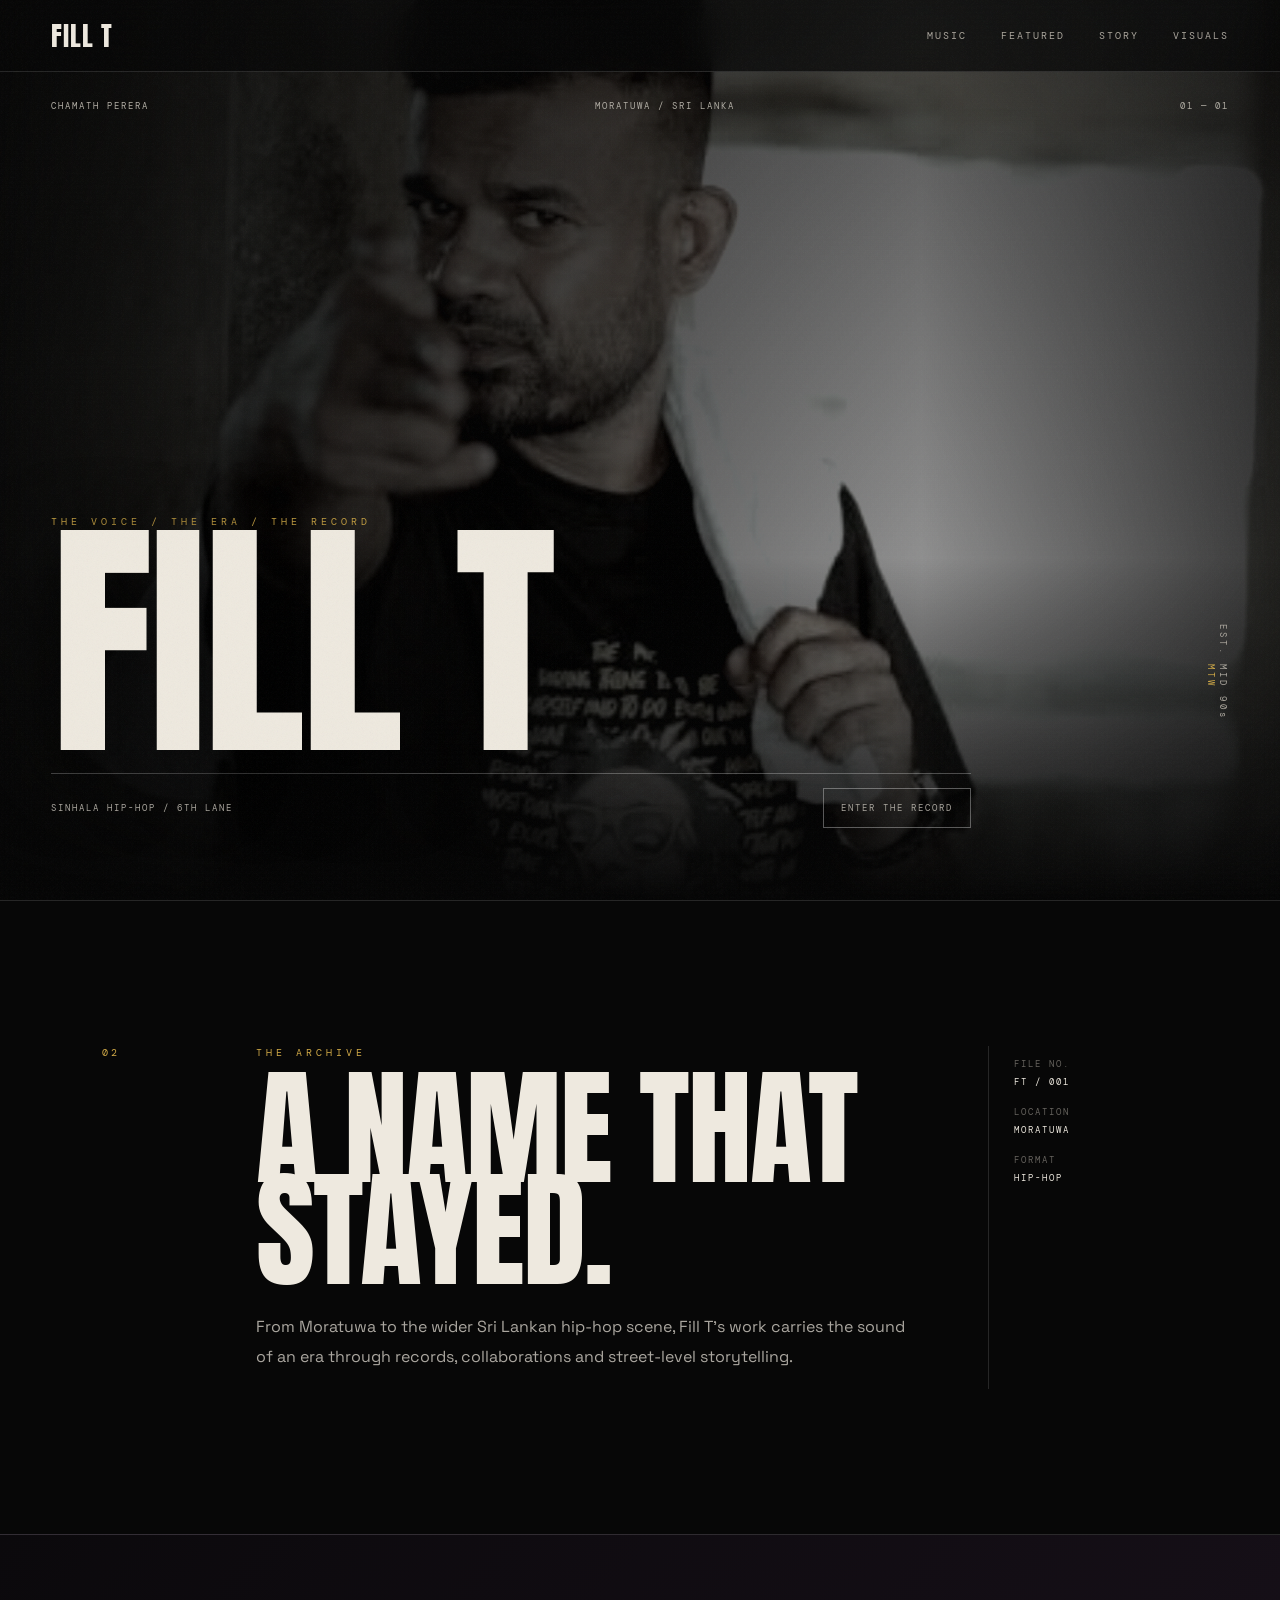
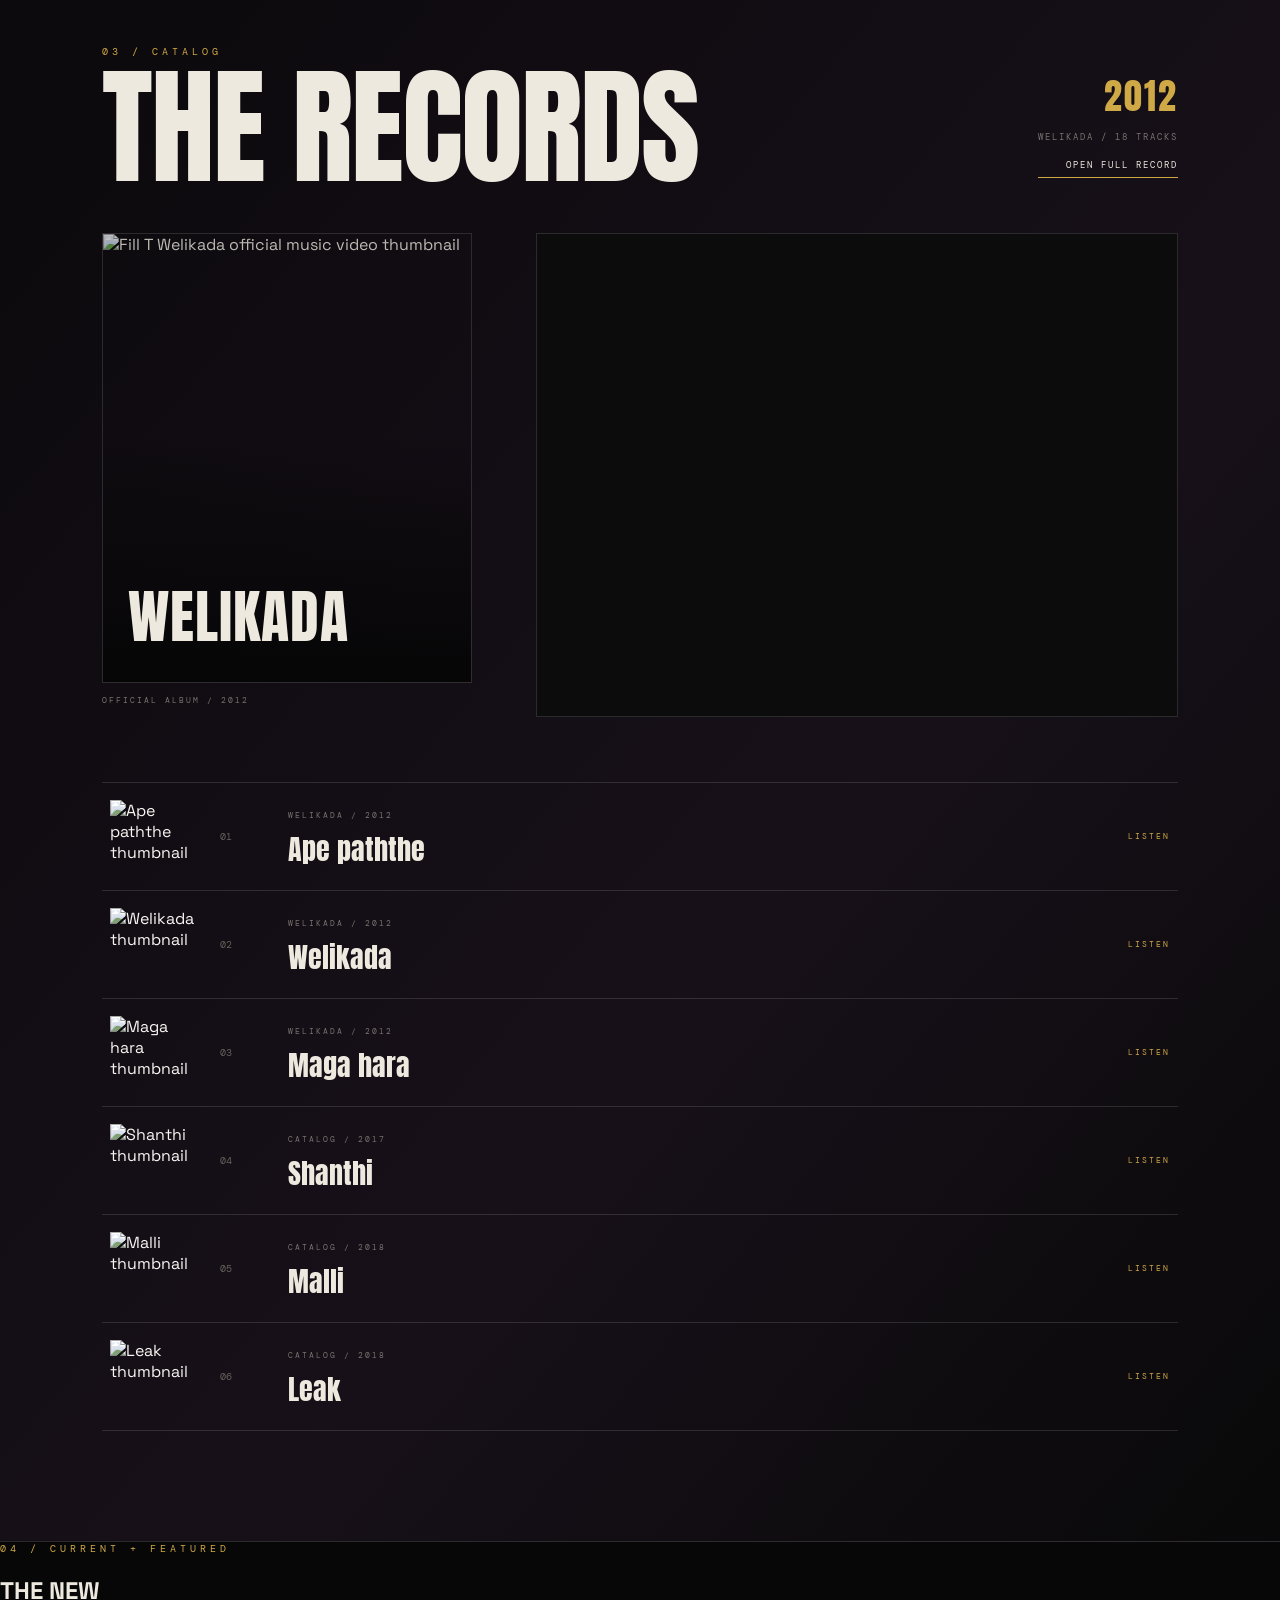
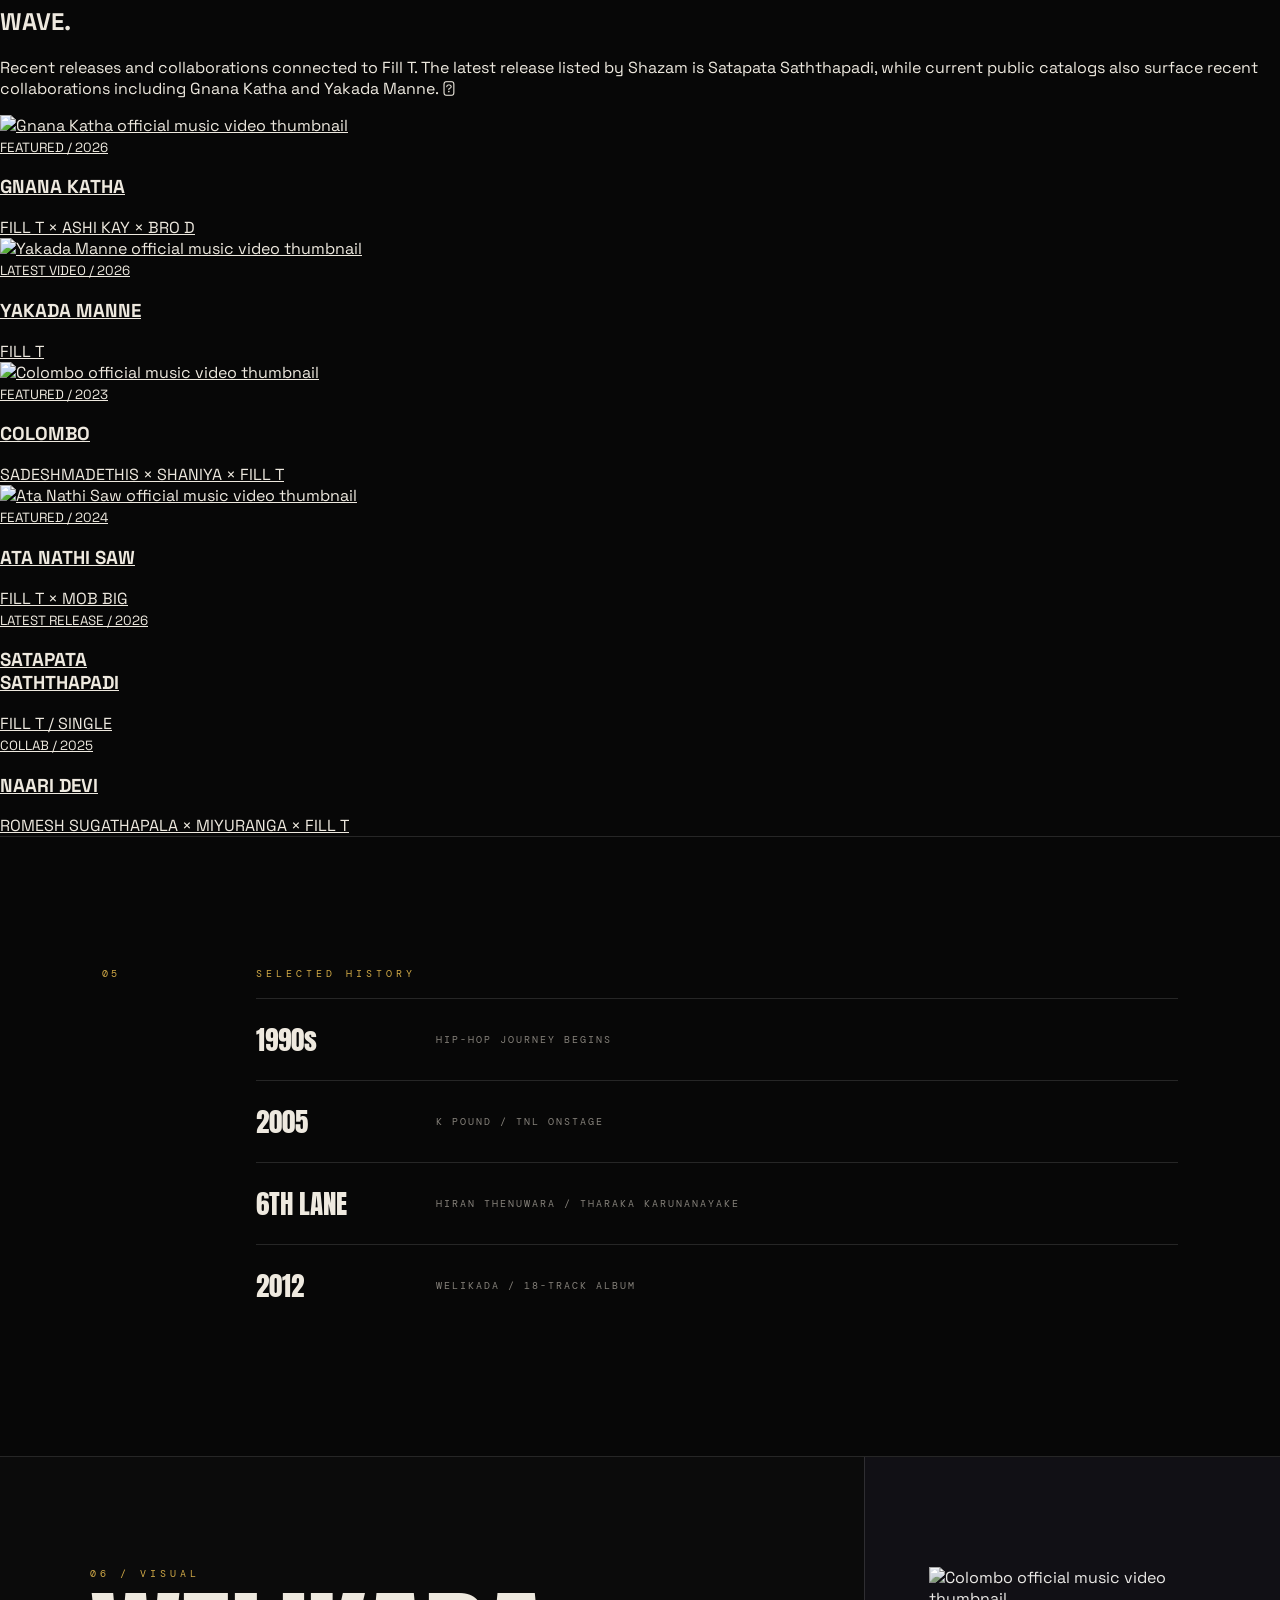
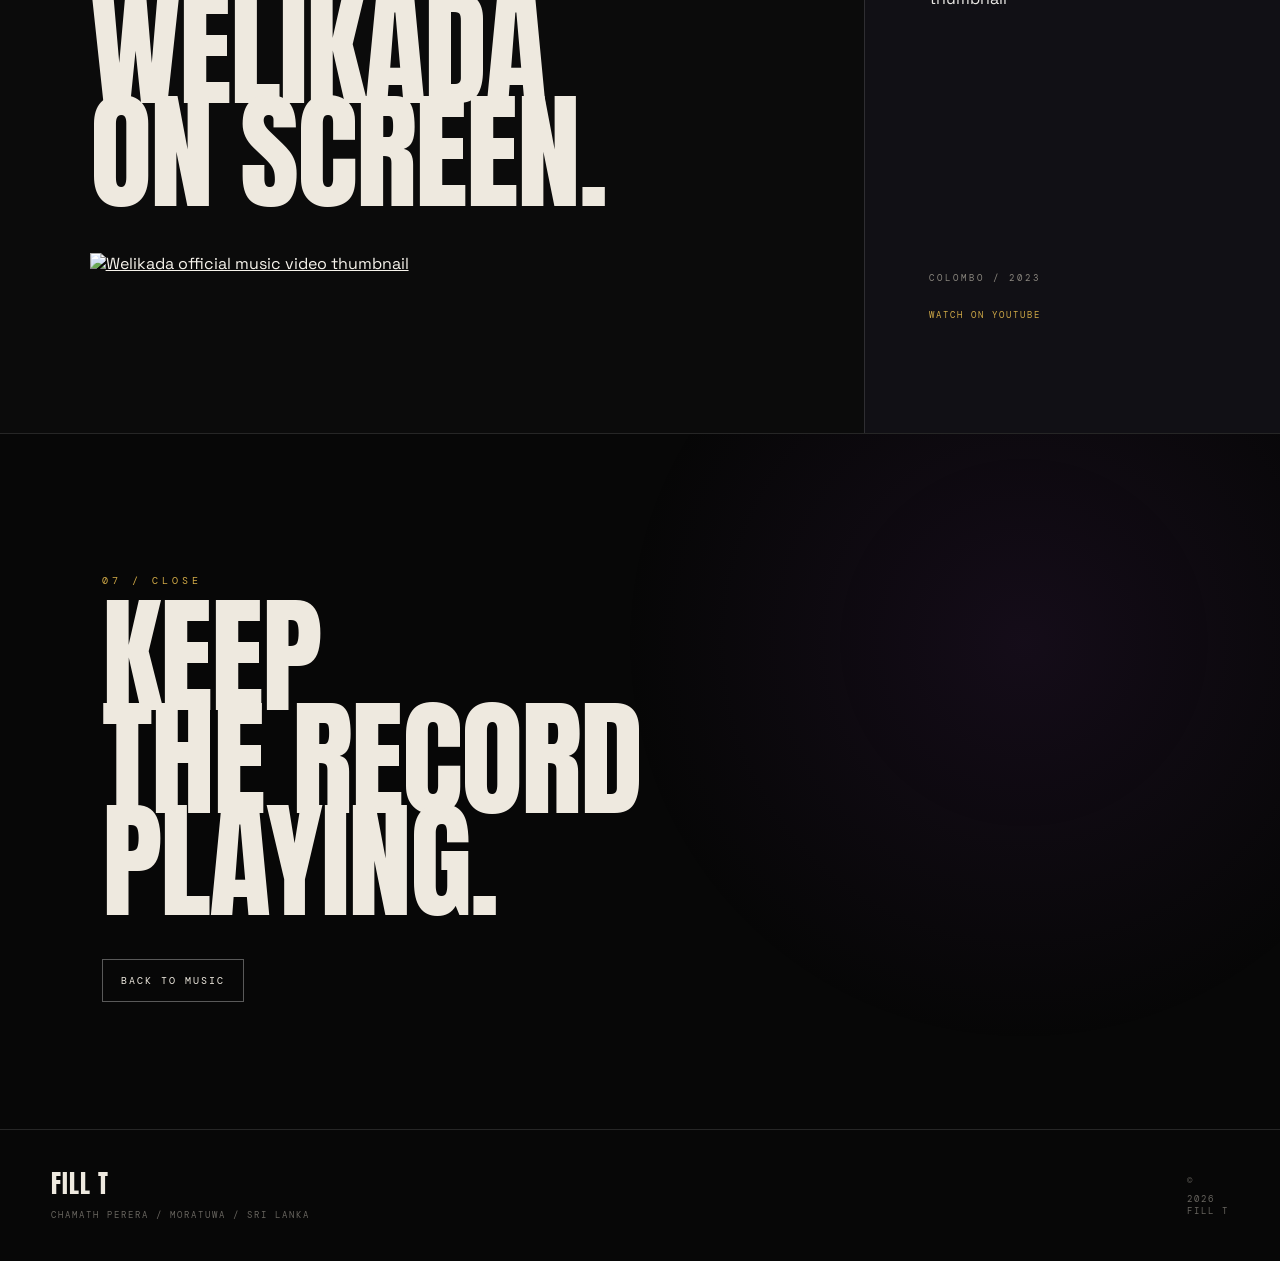
==== commit f811f446: "Add current releases, featured collaborations and real video thumbnails to Fill T one-page site" ====
--- a/index.html
+++ b/index.html
@@ -1,55 +1,27 @@
 <!doctype html>
 <html lang="en">
 <head>
-<meta charset="utf-8">
-<meta name="viewport" content="width=device-width,initial-scale=1">
+<meta charset="utf-8"><meta name="viewport" content="width=device-width,initial-scale=1">
 <title>Fill T | Official</title>
-<meta name="description" content="Official website of Fill T, Sri Lankan hip-hop artist from Moratuwa. Music, archive and visuals.">
-<meta name="theme-color" content="#080808">
-<meta name="robots" content="index,follow">
+<meta name="description" content="Official website of Fill T, Sri Lankan hip-hop artist from Moratuwa. Music, featured records, latest releases and visuals.">
+<meta name="theme-color" content="#080808"><meta name="robots" content="index,follow">
 <link rel="canonical" href="https://alphaoshyy.github.io/fill-t-official/">
-<meta property="og:type" content="website">
-<meta property="og:title" content="Fill T | Official">
-<meta property="og:description" content="Fill T. Moratuwa. Sri Lankan hip-hop.">
-<meta property="og:image" content="https://alphaoshyy.github.io/fill-t-official/assets/images/IMG_7851.jpeg">
-<link rel="preconnect" href="https://fonts.googleapis.com">
-<link rel="preconnect" href="https://fonts.gstatic.com" crossorigin>
+<meta property="og:type" content="website"><meta property="og:title" content="Fill T | Official"><meta property="og:description" content="Fill T. Moratuwa. Sri Lankan hip-hop."><meta property="og:image" content="https://alphaoshyy.github.io/fill-t-official/assets/images/IMG_7851.jpeg">
+<link rel="preconnect" href="https://fonts.googleapis.com"><link rel="preconnect" href="https://fonts.gstatic.com" crossorigin>
 <link href="https://fonts.googleapis.com/css2?family=Anton&family=DM+Mono:wght@400;500&family=Space+Grotesk:wght@400;500;600;700&display=swap" rel="stylesheet">
 <link rel="stylesheet" href="assets/style.css">
 <script type="application/ld+json">{"@context":"https://schema.org","@type":"MusicGroup","name":"Fill T","alternateName":"Fill-T","genre":["Hip-Hop","Sinhala Rap"],"areaServed":"Sri Lanka","url":"https://alphaoshyy.github.io/fill-t-official/","sameAs":["https://open.spotify.com/album/0nnHktPdE4TPPbT7eFd7an"]}</script>
 </head>
 <body>
 <div class="grain"></div><div class="cursor"></div>
-<header class="topbar"><a class="wordmark" href="#top">FILL T</a><nav><a href="#music">MUSIC</a><a href="#story">STORY</a><a href="#visuals">VISUALS</a></nav><button class="menu" aria-label="Open menu" aria-expanded="false">MENU</button></header>
+<header class="topbar"><a class="wordmark" href="#top">FILL T</a><nav><a href="#music">MUSIC</a><a href="#featured">FEATURED</a><a href="#story">STORY</a><a href="#visuals">VISUALS</a></nav><button class="menu" aria-label="Open menu" aria-expanded="false">MENU</button></header>
 <main id="top">
-<section class="hero">
-<img src="assets/images/IMG_7851.jpeg" alt="Fill T portrait" class="hero-photo">
-<div class="hero-overlay"></div>
-<div class="hero-top"><span>CHAMATH PERERA</span><span>MORATUWA / SRI LANKA</span><span>01 — 01</span></div>
-<div class="hero-copy"><p>THE VOICE / THE ERA / THE RECORD</p><h1>FILL T</h1><div class="hero-bottom"><span>SINHALA HIP-HOP / 6TH LANE</span><a href="#music">ENTER THE RECORD</a></div></div>
-<div class="hero-side">EST. MID 90s<br><b>MTW</b></div>
-</section>
-<section class="intro" id="story">
-<div class="section-index">02</div><div class="intro-main"><p class="eyebrow">THE ARCHIVE</p><h2>A NAME THAT<br>STAYED.</h2><p>From Moratuwa to the wider Sri Lankan hip-hop scene, Fill T's work carries the sound of an era through records, collaborations and street-level storytelling.</p></div><div class="intro-note"><span>FILE NO.</span><strong>FT / 001</strong><span>LOCATION</span><strong>MORATUWA</strong><span>FORMAT</span><strong>HIP-HOP</strong></div>
-</section>
-<section class="music" id="music">
-<div class="music-heading"><div><p class="eyebrow">03 / LISTEN</p><h2>WELIKADA</h2></div><div class="album-meta"><strong>2012</strong><span>18 TRACKS / 54:26</span><a href="https://open.spotify.com/album/0nnHktPdE4TPPbT7eFd7an" target="_blank" rel="noopener">OPEN FULL RECORD</a></div></div>
-<div class="record-layout"><div class="cover-stack"><div class="cover-frame"><img src="https://i.ytimg.com/vi/w-GAaCP5c4I/maxresdefault.jpg" alt="Fill T Welikada official music video thumbnail" loading="lazy"><span>WELIKADA</span></div><div class="cover-label">OFFICIAL RELEASE / 23 JUL 2012</div></div><div class="player"><iframe src="https://open.spotify.com/embed/album/0nnHktPdE4TPPbT7eFd7an?utm_source=generator&theme=0" title="Welikada by Fill T on Spotify" loading="lazy" allow="autoplay; clipboard-write; encrypted-media; fullscreen; picture-in-picture"></iframe></div></div>
-<div class="tracks" aria-label="Selected Fill T tracks">
-<a class="track" href="https://open.spotify.com/album/0nnHktPdE4TPPbT7eFd7an" target="_blank" rel="noopener"><img src="https://i.ytimg.com/vi/w-GAaCP5c4I/maxresdefault.jpg" alt="Welikada thumbnail"><span class="track-no">01</span><div><small>WELIKADA / 2012</small><h3>Intro</h3></div><b>LISTEN</b></a>
-<a class="track" href="https://open.spotify.com/album/0nnHktPdE4TPPbT7eFd7an" target="_blank" rel="noopener"><img src="https://i.ytimg.com/vi/AnGiqeoVJxc/maxresdefault.jpg" alt="Ape paththe thumbnail"><span class="track-no">02</span><div><small>WELIKADA / 2012</small><h3>Ape paththe</h3></div><b>LISTEN</b></a>
-<a class="track" href="https://open.spotify.com/track/3ehZQtwAu3AaRGl4RUCr9z" target="_blank" rel="noopener"><img src="https://i.ytimg.com/vi/w-GAaCP5c4I/maxresdefault.jpg" alt="Welikada track thumbnail"><span class="track-no">03</span><div><small>WELIKADA / 2012</small><h3>Welikada</h3></div><b>LISTEN</b></a>
-<a class="track" href="https://open.spotify.com/album/0nnHktPdE4TPPbT7eFd7an" target="_blank" rel="noopener"><img src="https://i.ytimg.com/vi/AnGiqeoVJxc/maxresdefault.jpg" alt="Niltharuvi thumbnail"><span class="track-no">04</span><div><small>WELIKADA / 2012</small><h3>Niltharuvi</h3></div><b>LISTEN</b></a>
-<a class="track" href="https://open.spotify.com/album/0nnHktPdE4TPPbT7eFd7an" target="_blank" rel="noopener"><img src="https://i.ytimg.com/vi/w-GAaCP5c4I/maxresdefault.jpg" alt="Party Started thumbnail"><span class="track-no">05</span><div><small>WELIKADA / 2012</small><h3>Party Started</h3></div><b>LISTEN</b></a>
-<a class="track" href="https://open.spotify.com/album/0nnHktPdE4TPPbT7eFd7an" target="_blank" rel="noopener"><img src="https://i.ytimg.com/vi/AnGiqeoVJxc/maxresdefault.jpg" alt="Maga hara thumbnail"><span class="track-no">06</span><div><small>WELIKADA / 2012</small><h3>Maga hara</h3></div><b>LISTEN</b></a>
-<a class="track" href="https://open.spotify.com/album/0nnHktPdE4TPPbT7eFd7an" target="_blank" rel="noopener"><img src="https://i.ytimg.com/vi/w-GAaCP5c4I/maxresdefault.jpg" alt="Sith ahase thumbnail"><span class="track-no">07</span><div><small>WELIKADA / 2012</small><h3>Sith ahase</h3></div><b>LISTEN</b></a>
-<a class="track" href="https://open.spotify.com/album/0nnHktPdE4TPPbT7eFd7an" target="_blank" rel="noopener"><img src="https://i.ytimg.com/vi/AnGiqeoVJxc/maxresdefault.jpg" alt="Sadali thumbnail"><span class="track-no">08</span><div><small>WELIKADA / 2012</small><h3>Sadali</h3></div><b>LISTEN</b></a>
-</div></section>
-<section class="timeline"><div class="section-index">04</div><div><p class="eyebrow">SELECTED HISTORY</p><div class="timeline-row"><strong>1990s</strong><span>HIP-HOP JOURNEY BEGINS</span></div><div class="timeline-row"><strong>2005</strong><span>K POUND / TNL ONSTAGE</span></div><div class="timeline-row"><strong>6TH LANE</strong><span>HIRAN THENUWARA / THARAKA KARUNANAYAKE</span></div><div class="timeline-row"><strong>2012</strong><span>WELIKADA / 18-TRACK ALBUM</span></div></div></section>
-<section class="visuals" id="visuals"><div class="visual-main"><p class="eyebrow">05 / VISUAL</p><h2>WELIKADA<br>ON SCREEN.</h2><a href="https://www.youtube.com/watch?v=w-GAaCP5c4I" target="_blank" rel="noopener"><img src="https://i.ytimg.com/vi/w-GAaCP5c4I/maxresdefault.jpg" alt="Welikada official music video thumbnail"><span>WATCH OFFICIAL VIDEO</span></a></div><div class="visual-side"><img src="https://i.ytimg.com/vi/AnGiqeoVJxc/maxresdefault.jpg" alt="Fill T Welikada video thumbnail" loading="lazy"><p>FILL T / WELIKADA</p><a href="https://www.youtube.com/watch?v=AnGiqeoVJxc" target="_blank" rel="noopener">WATCH ON YOUTUBE</a></div></section>
-<section class="contact"><p class="eyebrow">06 / CLOSE</p><h2>KEEP<br>THE RECORD<br>PLAYING.</h2><a href="#music">BACK TO MUSIC</a></section>
-</main>
-<footer><div><strong>FILL T</strong><span>CHAMATH PERERA / MORATUWA / SRI LANKA</span></div><p>© <span id="year"></span> FILL T</p></footer>
-<script src="assets/app.js"></script>
-</body>
-</html>
+<section class="hero"><img src="assets/images/IMG_7851.jpeg" alt="Fill T portrait" class="hero-photo"><div class="hero-overlay"></div><div class="hero-top"><span>CHAMATH PERERA</span><span>MORATUWA / SRI LANKA</span><span>01 — 01</span></div><div class="hero-copy"><p>THE VOICE / THE ERA / THE RECORD</p><h1>FILL T</h1><div class="hero-bottom"><span>SINHALA HIP-HOP / 6TH LANE</span><a href="#music">ENTER THE RECORD</a></div></div><div class="hero-side">EST. MID 90s<br><b>MTW</b></div></section>
+<section class="intro" id="story"><div class="section-index">02</div><div class="intro-main"><p class="eyebrow">THE ARCHIVE</p><h2>A NAME THAT<br>STAYED.</h2><p>From Moratuwa to the wider Sri Lankan hip-hop scene, Fill T's work carries the sound of an era through records, collaborations and street-level storytelling.</p></div><div class="intro-note"><span>FILE NO.</span><strong>FT / 001</strong><span>LOCATION</span><strong>MORATUWA</strong><span>FORMAT</span><strong>HIP-HOP</strong></div></section>
+<section class="music" id="music"><div class="music-heading"><div><p class="eyebrow">03 / CATALOG</p><h2>THE RECORDS</h2></div><div class="album-meta"><strong>2012</strong><span>WELIKADA / 18 TRACKS</span><a href="https://open.spotify.com/album/0nnHktPdE4TPPbT7eFd7an" target="_blank" rel="noopener">OPEN FULL RECORD</a></div></div><div class="record-layout"><div class="cover-stack"><div class="cover-frame"><img src="https://i.ytimg.com/vi/w-GAaCP5c4I/maxresdefault.jpg" alt="Fill T Welikada official music video thumbnail" loading="lazy"><span>WELIKADA</span></div><div class="cover-label">OFFICIAL ALBUM / 2012</div></div><div class="player"><iframe src="https://open.spotify.com/embed/album/0nnHktPdE4TPPbT7eFd7an?utm_source=generator&theme=0" title="Welikada by Fill T on Spotify" loading="lazy" allow="autoplay; clipboard-write; encrypted-media; fullscreen; picture-in-picture"></iframe></div></div><div class="tracks" aria-label="Selected Fill T tracks"><a class="track" href="https://open.spotify.com/album/0nnHktPdE4TPPbT7eFd7an" target="_blank" rel="noopener"><img src="https://i.ytimg.com/vi/AnGiqeoVJxc/maxresdefault.jpg" alt="Ape paththe thumbnail"><span class="track-no">01</span><div><small>WELIKADA / 2012</small><h3>Ape paththe</h3></div><b>LISTEN</b></a><a class="track" href="https://open.spotify.com/track/3ehZQtwAu3AaRGl4RUCr9z" target="_blank" rel="noopener"><img src="https://i.ytimg.com/vi/w-GAaCP5c4I/maxresdefault.jpg" alt="Welikada thumbnail"><span class="track-no">02</span><div><small>WELIKADA / 2012</small><h3>Welikada</h3></div><b>LISTEN</b></a><a class="track" href="https://open.spotify.com/search/Fill%20T%20Maga%20Hara" target="_blank" rel="noopener"><img src="https://i.ytimg.com/vi/w-GAaCP5c4I/maxresdefault.jpg" alt="Maga hara thumbnail"><span class="track-no">03</span><div><small>WELIKADA / 2012</small><h3>Maga hara</h3></div><b>LISTEN</b></a><a class="track" href="https://open.spotify.com/search/Fill%20T%20Shanthi" target="_blank" rel="noopener"><img src="https://i.ytimg.com/vi/AnGiqeoVJxc/maxresdefault.jpg" alt="Shanthi thumbnail"><span class="track-no">04</span><div><small>CATALOG / 2017</small><h3>Shanthi</h3></div><b>LISTEN</b></a><a class="track" href="https://open.spotify.com/search/Fill%20T%20Malli" target="_blank" rel="noopener"><img src="https://i.ytimg.com/vi/AnGiqeoVJxc/maxresdefault.jpg" alt="Malli thumbnail"><span class="track-no">05</span><div><small>CATALOG / 2018</small><h3>Malli</h3></div><b>LISTEN</b></a><a class="track" href="https://open.spotify.com/search/Fill%20T%20Leak" target="_blank" rel="noopener"><img src="https://i.ytimg.com/vi/w-GAaCP5c4I/maxresdefault.jpg" alt="Leak thumbnail"><span class="track-no">06</span><div><small>CATALOG / 2018</small><h3>Leak</h3></div><b>LISTEN</b></a></div></section>
+<section class="featured" id="featured"><div class="featured-head"><div><p class="eyebrow">04 / CURRENT + FEATURED</p><h2>THE NEW<br>WAVE.</h2></div><p>Recent releases and collaborations connected to Fill T. The latest release listed by Shazam is Satapata Saththapadi, while current public catalogs also surface recent collaborations including Gnana Katha and Yakada Manne. </p></div><div class="release-grid"><a class="release hero-release" href="https://www.youtube.com/watch?v=dZ5LxD1CPk4" target="_blank" rel="noopener"><img src="https://i.ytimg.com/vi/dZ5LxD1CPk4/maxresdefault.jpg" alt="Gnana Katha official music video thumbnail" loading="lazy"><div><small>FEATURED / 2026</small><h3>GNANA KATHA</h3><span>FILL T × ASHI KAY × BRO D</span></div></a><a class="release" href="https://www.youtube.com/watch?v=VubWirZSDcU" target="_blank" rel="noopener"><img src="https://i.ytimg.com/vi/VubWirZSDcU/maxresdefault.jpg" alt="Yakada Manne official music video thumbnail" loading="lazy"><div><small>LATEST VIDEO / 2026</small><h3>YAKADA MANNE</h3><span>FILL T</span></div></a><a class="release" href="https://www.youtube.com/watch?v=UDEUvj2hgMw" target="_blank" rel="noopener"><img src="https://i.ytimg.com/vi/UDEUvj2hgMw/maxresdefault.jpg" alt="Colombo official music video thumbnail" loading="lazy"><div><small>FEATURED / 2023</small><h3>COLOMBO</h3><span>SADESHMADETHIS × SHANIYA × FILL T</span></div></a><a class="release" href="https://www.youtube.com/watch?v=UUC5CbhleqQ" target="_blank" rel="noopener"><img src="https://i.ytimg.com/vi/UUC5CbhleqQ/maxresdefault.jpg" alt="Ata Nathi Saw official music video thumbnail" loading="lazy"><div><small>FEATURED / 2024</small><h3>ATA NATHI SAW</h3><span>FILL T × MOB BIG</span></div></a><a class="release text-release" href="https://music.apple.com/us/album/satapata-saththapadi-single/1890508209" target="_blank" rel="noopener"><div><small>LATEST RELEASE / 2026</small><h3>SATAPATA<br>SATHTHAPADI</h3><span>FILL T / SINGLE</span></div></a><a class="release text-release" href="https://music.apple.com/us/album/naari-devi-single/1830447742" target="_blank" rel="noopener"><div><small>COLLAB / 2025</small><h3>NAARI DEVI</h3><span>ROMESH SUGATHAPALA × MIYURANGA × FILL T</span></div></a></div></section>
+<section class="timeline"><div class="section-index">05</div><div><p class="eyebrow">SELECTED HISTORY</p><div class="timeline-row"><strong>1990s</strong><span>HIP-HOP JOURNEY BEGINS</span></div><div class="timeline-row"><strong>2005</strong><span>K POUND / TNL ONSTAGE</span></div><div class="timeline-row"><strong>6TH LANE</strong><span>HIRAN THENUWARA / THARAKA KARUNANAYAKE</span></div><div class="timeline-row"><strong>2012</strong><span>WELIKADA / 18-TRACK ALBUM</span></div></div></section>
+<section class="visuals" id="visuals"><div class="visual-main"><p class="eyebrow">06 / VISUAL</p><h2>WELIKADA<br>ON SCREEN.</h2><a href="https://www.youtube.com/watch?v=w-GAaCP5c4I" target="_blank" rel="noopener"><img src="https://i.ytimg.com/vi/w-GAaCP5c4I/maxresdefault.jpg" alt="Welikada official music video thumbnail"><span>WATCH OFFICIAL VIDEO</span></a></div><div class="visual-side"><img src="https://i.ytimg.com/vi/UDEUvj2hgMw/maxresdefault.jpg" alt="Colombo official music video thumbnail" loading="lazy"><p>COLOMBO / 2023</p><a href="https://www.youtube.com/watch?v=UDEUvj2hgMw" target="_blank" rel="noopener">WATCH ON YOUTUBE</a></div></section>
+<section class="contact"><p class="eyebrow">07 / CLOSE</p><h2>KEEP<br>THE RECORD<br>PLAYING.</h2><a href="#music">BACK TO MUSIC</a></section>
+</main><footer><div><strong>FILL T</strong><span>CHAMATH PERERA / MORATUWA / SRI LANKA</span></div><p>© <span id="year"></span> FILL T</p></footer><script src="assets/app.js"></script>
+</body></html>
--- a/assets/style.css
+++ b/assets/style.css
@@ -1 +1 @@
-:root{--ink:#080809;--paper:#e8e4da;--muted:#8f8b84;--gold:#c8a34a;--purple:#3b1a52;--line:#ffffff18}*{box-sizing:border-box}html{scroll-behavior:smooth}body{margin:0;background:var(--ink);color:var(--paper);font-family:Inter,Arial,sans-serif;overflow-x:hidden}a{color:inherit}.noise{position:fixed;inset:0;z-index:100;pointer-events:none;opacity:.055;background-image:url("data:image/svg+xml,%3Csvg xmlns='http://www.w3.org/2000/svg' width='180' height='180'%3E%3Cfilter id='n'%3E%3CfeTurbulence baseFrequency='.85' numOctaves='4' stitchTiles='stitch'/%3E%3C/filter%3E%3Crect width='100%25' height='100%25' filter='url(%23n)' opacity='.8'/%3E%3C/svg%3E")}.cursor-glow{position:fixed;width:320px;height:320px;border-radius:50%;background:#6c367d18;filter:blur(60px);pointer-events:none;z-index:-1;transform:translate(-50%,-50%)}.nav{position:fixed;z-index:80;left:0;right:0;top:0;height:76px;padding:0 4vw;display:flex;align-items:center;justify-content:space-between;border-bottom:1px solid var(--line);background:#080809c7;backdrop-filter:blur(18px)}.brand{font-family:Anton,sans-serif;font-size:27px;letter-spacing:1px;text-decoration:none}.nav nav{display:flex;gap:34px}.nav nav a{font-size:10px;letter-spacing:2px;text-transform:uppercase;text-decoration:none;color:#b9b5ad;transition:.25s}.nav nav a:hover{color:var(--gold)}.menu{display:none;border:0;background:none;color:var(--paper);font-size:10px;letter-spacing:2px}.hero-new{height:100svh;min-height:680px;position:relative;overflow:hidden;background:#050506}.hero-bg{position:absolute;inset:0;width:100%;height:100%;object-fit:cover;object-position:center 30%;filter:grayscale(.8) contrast(1.18) brightness(.58);transform:scale(1.04);animation:heroZoom 12s ease-out both}.hero-shade{position:absolute;inset:0;background:linear-gradient(90deg,#050506ee 0%,#0505068c 35%,#05050612 68%,#050506b0 100%),linear-gradient(0deg,#050506 0%,transparent 35%,#05050666 100%)}.hero-meta{position:absolute;top:105px;left:4vw;right:4vw;display:flex;justify-content:space-between;color:#b8b3aa;font:10px Space Grotesk;letter-spacing:3px}.hero-title{position:absolute;left:4vw;right:4vw;bottom:9vh}.hero-title p{font:11px Space Grotesk;letter-spacing:6px;color:var(--gold);margin:0 0 18px}.hero-title h1{font-family:Anton,sans-serif;font-size:clamp(110px,18vw,260px);line-height:.78;letter-spacing:-4px;margin:0;white-space:nowrap;color:#f0ece2;text-shadow:0 18px 80px #000}.hero-line{margin-top:32px;border-top:1px solid #ffffff45;padding-top:14px;display:flex;justify-content:space-between;align-items:center;max-width:850px;font:10px Space Grotesk;letter-spacing:3px;color:#aaa59c}.hero-line a{text-decoration:none;color:var(--paper);border:1px solid #ffffff55;padding:13px 18px;transition:.3s}.hero-line a:hover{background:var(--gold);color:#080809;border-color:var(--gold)}.hero-side{position:absolute;right:4vw;bottom:22vh;color:#c8c1b7;font:10px Space Grotesk;letter-spacing:3px;writing-mode:vertical-rl;text-align:center}.hero-side span{color:var(--gold)}.scroll-mark{position:absolute;bottom:30px;left:50%;transform:translateX(-50%);font:8px Space Grotesk;letter-spacing:3px;color:#888;text-align:center}.scroll-mark i{display:block;height:45px;width:1px;background:linear-gradient(var(--gold),transparent);margin:9px auto 0}.statement{display:grid;grid-template-columns:100px 1fr 180px;gap:5vw;padding:150px 8vw;border-top:1px solid var(--line);align-items:start}.statement-num{font:10px Space Grotesk;color:var(--gold);letter-spacing:3px}.kicker{font:10px Space Grotesk;letter-spacing:4px;color:var(--gold);margin:0 0 20px}.statement h2,.section-head h2,.player-copy h2{font-family:Anton,sans-serif;font-size:clamp(65px,8vw,125px);line-height:.84;letter-spacing:-2px;margin:0 0 28px}.lede{max-width:650px;color:#aaa69e;line-height:1.9;font-size:15px}.stamp{justify-self:end;border:1px solid var(--gold);color:var(--gold);font-family:Anton;font-size:43px;line-height:.7;padding:22px;text-align:center;transform:rotate(7deg)}.stamp small{font:7px Space Grotesk;letter-spacing:3px}.listen-strip{padding:100px 8vw;background:linear-gradient(135deg,#0d0b0f,#151019 60%,#09090a);border-top:1px solid var(--line);border-bottom:1px solid var(--line)}.section-head{display:flex;align-items:end;gap:30px;margin-bottom:50px}.section-head h2{font-size:clamp(60px,9vw,130px);margin:0}.section-head>a{margin-left:auto;font:10px Space Grotesk;letter-spacing:2px;text-decoration:none;border-bottom:1px solid var(--gold);padding-bottom:8px;color:#bcb7af}.listen-layout{display:grid;grid-template-columns:360px 1fr;gap:5vw;align-items:stretch}.album-art{position:relative;min-height:420px;overflow:hidden;background:#18171a;border:1px solid var(--line)}.album-art img{width:100%;height:100%;object-fit:cover;filter:grayscale(.8) contrast(1.2);opacity:.68}.album-art:after{content:"";position:absolute;inset:0;background:linear-gradient(0deg,#070708ee,transparent 55%)}.album-art div{position:absolute;z-index:2;bottom:25px;left:25px}.album-art span{display:block;font:52px Anton}.album-art b{font:10px Space Grotesk;letter-spacing:5px;color:var(--gold)}.spotify-shell{border:1px solid var(--line);background:#101012;min-height:420px}.spotify-shell iframe,.spotify-large iframe{width:100%;height:100%;min-height:420px;border:0}.archive-grid{display:grid;grid-template-columns:2fr 1fr 1fr;border-bottom:1px solid var(--line)}.archive-card{min-height:360px;padding:35px;border-right:1px solid var(--line);text-decoration:none;display:flex;flex-direction:column;justify-content:space-between;transition:.35s;position:relative;overflow:hidden}.archive-card:before{content:"";position:absolute;width:220px;height:220px;border-radius:50%;background:#5e2d7615;filter:blur(30px);right:-70px;bottom:-70px}.archive-card:hover{background:#121215}.archive-card span,.archive-card small{font:9px Space Grotesk;letter-spacing:3px;color:#8d8982}.archive-card b{font:clamp(45px,6vw,90px) Anton;line-height:.82;position:relative}.gold-card{background:var(--gold);color:#080809}.gold-card span,.gold-card small{color:#080809}.gold-card:hover{background:#e0bd61}.music-page{padding-top:76px}.page-hero{padding:120px 8vw 90px;border-bottom:1px solid var(--line)}.page-hero h1{font:clamp(100px,16vw,220px)/.78 Anton;margin:0;letter-spacing:-4px}.page-hero h1 span{color:transparent;-webkit-text-stroke:1px var(--gold)}.page-hero>p:last-child{max-width:600px;color:#9f9a92;line-height:1.8;margin-top:35px}.player-zone{padding:100px 8vw;display:grid;grid-template-columns:.75fr 1.25fr;gap:6vw;background:linear-gradient(110deg,#0a090b,#17111b)}.player-copy p:not(.kicker){color:#9d9890;line-height:1.8;max-width:450px}.listen-button{display:inline-block;margin-top:25px;padding:14px 20px;background:var(--gold);color:#080809;text-decoration:none;font:10px Space Grotesk;letter-spacing:2px}.spotify-large{min-height:430px;border:1px solid var(--line)}.track-wall{padding:110px 8vw}.tracks{display:grid;grid-template-columns:repeat(2,1fr);border-top:1px solid var(--line)}.track{min-height:125px;display:grid;grid-template-columns:55px 1fr auto;grid-template-rows:1fr 1fr;column-gap:18px;align-items:center;border-bottom:1px solid var(--line);padding:18px 10px;text-decoration:none;transition:.25s}.track:hover,.track.active{background:#151318}.track>span{grid-row:1/3;font:11px Space Grotesk;color:#777}.track strong{font:28px Anton;letter-spacing:.5px}.track small{font:9px Space Grotesk;letter-spacing:2px;color:#777}.track em{grid-row:1/3;font:9px Space Grotesk;letter-spacing:2px;color:var(--gold);font-style:normal}.track.active strong{color:var(--gold)}footer{display:flex;justify-content:space-between;padding:35px 4vw;border-top:1px solid var(--line);color:#777;font:9px Space Grotesk;letter-spacing:2px}footer strong{font:25px Anton;color:var(--paper);display:block;letter-spacing:1px}footer span{display:block;margin-top:7px}footer p{align-self:end}@keyframes heroZoom{from{transform:scale(1.12)}to{transform:scale(1.04)}}@media(max-width:850px){.nav nav{display:none;position:absolute;top:76px;left:4vw;right:4vw;padding:22px;background:#0c0c0eeF;border:1px solid var(--line);flex-direction:column;gap:20px}.nav nav.open{display:flex}.menu{display:block}.hero-new{min-height:650px}.hero-title{bottom:8vh}.hero-title h1{font-size:clamp(75px,21vw,150px);letter-spacing:-2px}.hero-line{display:block;line-height:1.8}.hero-line a{display:inline-block;margin-top:15px}.hero-side{display:none}.statement{grid-template-columns:30px 1fr;padding:100px 7vw}.stamp{display:none}.listen-strip{padding:80px 7vw}.listen-layout{grid-template-columns:1fr}.album-art{min-height:330px}.spotify-shell{min-height:380px}.archive-grid{grid-template-columns:1fr}.archive-card{min-height:250px;border-right:0;border-bottom:1px solid var(--line)}.page-hero{padding:100px 7vw 70px}.player-zone{grid-template-columns:1fr;padding:75px 7vw}.track-wall{padding:80px 7vw}.tracks{grid-template-columns:1fr}.section-head{display:block}.section-head a{display:inline-block;margin-top:20px}.track strong{font-size:24px}footer{display:block}footer p{margin-top:25px}}+:root{--black:#070707;--paper:#eee9df;--muted:#85827b;--gold:#d0a947;--violet:#321b46;--line:#ffffff20}*{box-sizing:border-box}html{scroll-behavior:smooth}body{margin:0;background:var(--black);color:var(--paper);font-family:'Space Grotesk',sans-serif;overflow-x:hidden}a{color:inherit}.grain{position:fixed;inset:0;z-index:100;pointer-events:none;opacity:.045;background-image:url("data:image/svg+xml,%3Csvg xmlns='http://www.w3.org/2000/svg' width='180' height='180'%3E%3Cfilter id='n'%3E%3CfeTurbulence baseFrequency='.8' numOctaves='4' stitchTiles='stitch'/%3E%3C/filter%3E%3Crect width='100%25' height='100%25' filter='url(%23n)'/%3E%3C/svg%3E")}.cursor{position:fixed;width:260px;height:260px;border-radius:50%;background:#5a2c7018;filter:blur(55px);pointer-events:none;z-index:-1}.topbar{position:fixed;z-index:90;top:0;left:0;right:0;height:72px;padding:0 4vw;display:flex;align-items:center;justify-content:space-between;border-bottom:1px solid var(--line);background:#070707bd;backdrop-filter:blur(18px)}.wordmark{font:27px Anton;text-decoration:none;letter-spacing:1px}.topbar nav{display:flex;gap:34px}.topbar nav a,.menu{font:10px 'DM Mono',monospace;letter-spacing:2px;text-decoration:none;color:#aaa59c;background:none;border:0}.topbar nav a:hover{color:var(--gold)}.menu{display:none;color:var(--paper)}.hero{height:100svh;min-height:680px;position:relative;overflow:hidden;background:#050505}.hero-photo{position:absolute;width:100%;height:100%;inset:0;object-fit:cover;object-position:center 28%;filter:grayscale(.75) contrast(1.18) brightness(.58);animation:zoom 13s ease-out both}.hero-overlay{position:absolute;inset:0;background:linear-gradient(90deg,#050505ef 0%,#0505057d 38%,#05050508 72%,#050505aa),linear-gradient(0deg,#050505 0%,transparent 38%,#05050575)}.hero-top{position:absolute;top:100px;left:4vw;right:4vw;display:flex;justify-content:space-between;color:#b2aea5;font:9px 'DM Mono';letter-spacing:2px}.hero-copy{position:absolute;left:4vw;right:4vw;bottom:8vh}.hero-copy>p,.eyebrow{margin:0 0 18px;color:var(--gold);font:10px 'DM Mono';letter-spacing:4px}.hero h1{font:clamp(105px,20vw,290px)/.75 Anton;margin:0;letter-spacing:-4px;white-space:nowrap;text-shadow:0 20px 80px #000}.hero-bottom{max-width:920px;margin-top:35px;padding-top:14px;border-top:1px solid #ffffff45;display:flex;justify-content:space-between;align-items:center;color:#aaa69e;font:9px 'DM Mono';letter-spacing:2px}.hero-bottom a{padding:13px 17px;border:1px solid #ffffff55;text-decoration:none;transition:.25s}.hero-bottom a:hover{background:var(--gold);border-color:var(--gold);color:#070707}.hero-side{position:absolute;right:4vw;bottom:20vh;writing-mode:vertical-rl;color:#aaa59c;font:9px 'DM Mono';letter-spacing:3px;text-align:center}.hero-side b{color:var(--gold);font-weight:400;margin-top:8px}.intro,.timeline{display:grid;grid-template-columns:90px 1fr 190px;gap:5vw;padding:145px 8vw;border-top:1px solid var(--line)}.section-index{font:10px 'DM Mono';color:var(--gold);letter-spacing:3px}.intro-main h2,.music-heading h2,.visual-main h2,.contact h2{font:clamp(70px,10vw,145px)/.8 Anton;margin:0 0 30px;letter-spacing:-2px}.intro-main>p:last-child{max-width:650px;color:#aaa69f;font-size:16px;line-height:1.9}.intro-note{border-left:1px solid var(--line);padding-left:25px;display:grid;align-content:start;gap:6px;font:9px 'DM Mono';letter-spacing:2px}.intro-note span{color:#66635e;margin-top:12px}.intro-note strong{font-weight:400;color:var(--paper)}.music{padding:110px 8vw;background:linear-gradient(130deg,#0b090c,#171019 60%,#090909);border-top:1px solid var(--line);border-bottom:1px solid var(--line)}.music-heading{display:flex;justify-content:space-between;align-items:end;margin-bottom:55px}.music-heading h2{margin:0}.album-meta{display:grid;gap:8px;text-align:right;font:9px 'DM Mono';letter-spacing:2px}.album-meta strong{font:36px Anton;color:var(--gold)}.album-meta span{color:#77736c}.album-meta a{margin-top:8px;text-decoration:none;color:var(--paper);border-bottom:1px solid var(--gold);padding-bottom:6px}.record-layout{display:grid;grid-template-columns:370px 1fr;gap:5vw}.cover-stack{position:relative}.cover-frame{height:450px;position:relative;overflow:hidden;border:1px solid var(--line)}.cover-frame img{width:100%;height:100%;object-fit:cover;filter:contrast(1.12) saturate(.7) brightness(.75)}.cover-frame:after{content:"";position:absolute;inset:0;background:linear-gradient(0deg,#050505ee,transparent 55%)}.cover-frame span{position:absolute;z-index:2;left:25px;bottom:22px;font:58px Anton;letter-spacing:1px}.cover-label{padding:12px 0;color:#77736d;font:8px 'DM Mono';letter-spacing:2px}.player{min-height:450px;border:1px solid var(--line);background:#0c0c0d}.player iframe{display:block;width:100%;height:450px;border:0}.tracks{margin-top:65px;border-top:1px solid var(--line)}.track{min-height:108px;display:grid;grid-template-columns:92px 50px 1fr auto;gap:18px;align-items:center;border-bottom:1px solid var(--line);text-decoration:none;padding:10px 8px;transition:.25s}.track:hover{background:#ffffff07;padding-left:16px}.track img{width:92px;height:72px;object-fit:cover;filter:grayscale(.65) contrast(1.12);transition:.3s}.track:hover img{filter:grayscale(0) contrast(1.05);transform:scale(1.04)}.track-no{font:10px 'DM Mono';color:#65625c}.track small{font:8px 'DM Mono';letter-spacing:2px;color:#77736d}.track h3{font:28px Anton;margin:5px 0 0;font-weight:400}.track b{font:8px 'DM Mono';letter-spacing:2px;color:var(--gold);font-weight:400}.timeline{grid-template-columns:90px 1fr;padding-top:130px;padding-bottom:130px}.timeline-row{display:grid;grid-template-columns:180px 1fr;padding:20px 0;border-top:1px solid var(--line);font:10px 'DM Mono';letter-spacing:2px}.timeline-row strong{font:27px Anton;letter-spacing:0;font-weight:400}.timeline-row span{color:#85817a;align-self:center}.visuals{display:grid;grid-template-columns:1.35fr .65fr;border-top:1px solid var(--line)}.visual-main{padding:110px 7vw;background:#0b0b0b}.visual-main>a{display:block;position:relative;margin-top:50px;overflow:hidden}.visual-main img{width:100%;display:block;filter:grayscale(.35) contrast(1.1);transition:.5s}.visual-main a:hover img{transform:scale(1.03);filter:grayscale(0)}.visual-main a span{position:absolute;left:25px;bottom:22px;font:10px 'DM Mono';letter-spacing:2px;background:#070707dd;padding:13px}.visual-side{padding:110px 5vw;border-left:1px solid var(--line);background:#111015}.visual-side img{width:100%;aspect-ratio:1/1;object-fit:cover;filter:grayscale(.7);display:block}.visual-side p{font:9px 'DM Mono';letter-spacing:3px;color:#8b877f;margin:18px 0}.visual-side a{font:9px 'DM Mono';letter-spacing:2px;color:var(--gold);text-decoration:none}.contact{min-height:70vh;padding:140px 8vw;border-top:1px solid var(--line);background:radial-gradient(circle at 80% 30%,#3b1c4b44,transparent 35%)}.contact h2{margin-bottom:55px}.contact>a{font:10px 'DM Mono';letter-spacing:2px;text-decoration:none;border:1px solid #ffffff55;padding:14px 18px}.contact>a:hover{background:var(--gold);color:#070707;border-color:var(--gold)}footer{display:flex;justify-content:space-between;padding:35px 4vw;border-top:1px solid var(--line);color:#68655f;font:9px 'DM Mono';letter-spacing:2px}footer strong{display:block;color:var(--paper);font:25px Anton;letter-spacing:1px}footer span{display:block;margin-top:7px}footer p{align-self:end}@keyframes zoom{from{transform:scale(1.12)}to{transform:scale(1.04)}}@media(max-width:850px){.topbar nav{display:none;position:absolute;top:72px;left:4vw;right:4vw;padding:22px;background:#0b0b0bf5;border:1px solid var(--line);flex-direction:column;gap:20px}.topbar nav.open{display:flex}.menu{display:block}.hero{min-height:650px}.hero-top span:nth-child(3){display:none}.hero h1{font-size:clamp(78px,21vw,155px);letter-spacing:-2px}.hero-bottom{display:block;line-height:1.8}.hero-bottom a{display:inline-block;margin-top:14px}.hero-side{display:none}.intro,.timeline{grid-template-columns:30px 1fr;padding:95px 7vw}.intro-note{display:none}.music{padding:80px 7vw}.music-heading{display:block}.album-meta{text-align:left;margin-top:25px}.record-layout{grid-template-columns:1fr}.cover-frame{height:360px}.player,.player iframe{min-height:390px;height:390px}.tracks{margin-top:45px}.track{grid-template-columns:62px 30px 1fr auto;gap:10px}.track img{width:62px;height:62px}.track h3{font-size:22px}.track b{font-size:7px}.timeline-row{grid-template-columns:105px 1fr;gap:12px}.timeline-row strong{font-size:22px}.visuals{grid-template-columns:1fr}.visual-side{border-left:0;border-top:1px solid var(--line);padding:75px 7vw}.visual-main{padding:85px 7vw}.contact{padding:100px 7vw;min-height:65vh}.contact h2{font-size:clamp(65px,18vw,120px)}footer{display:block}footer p{margin-top:25px}}
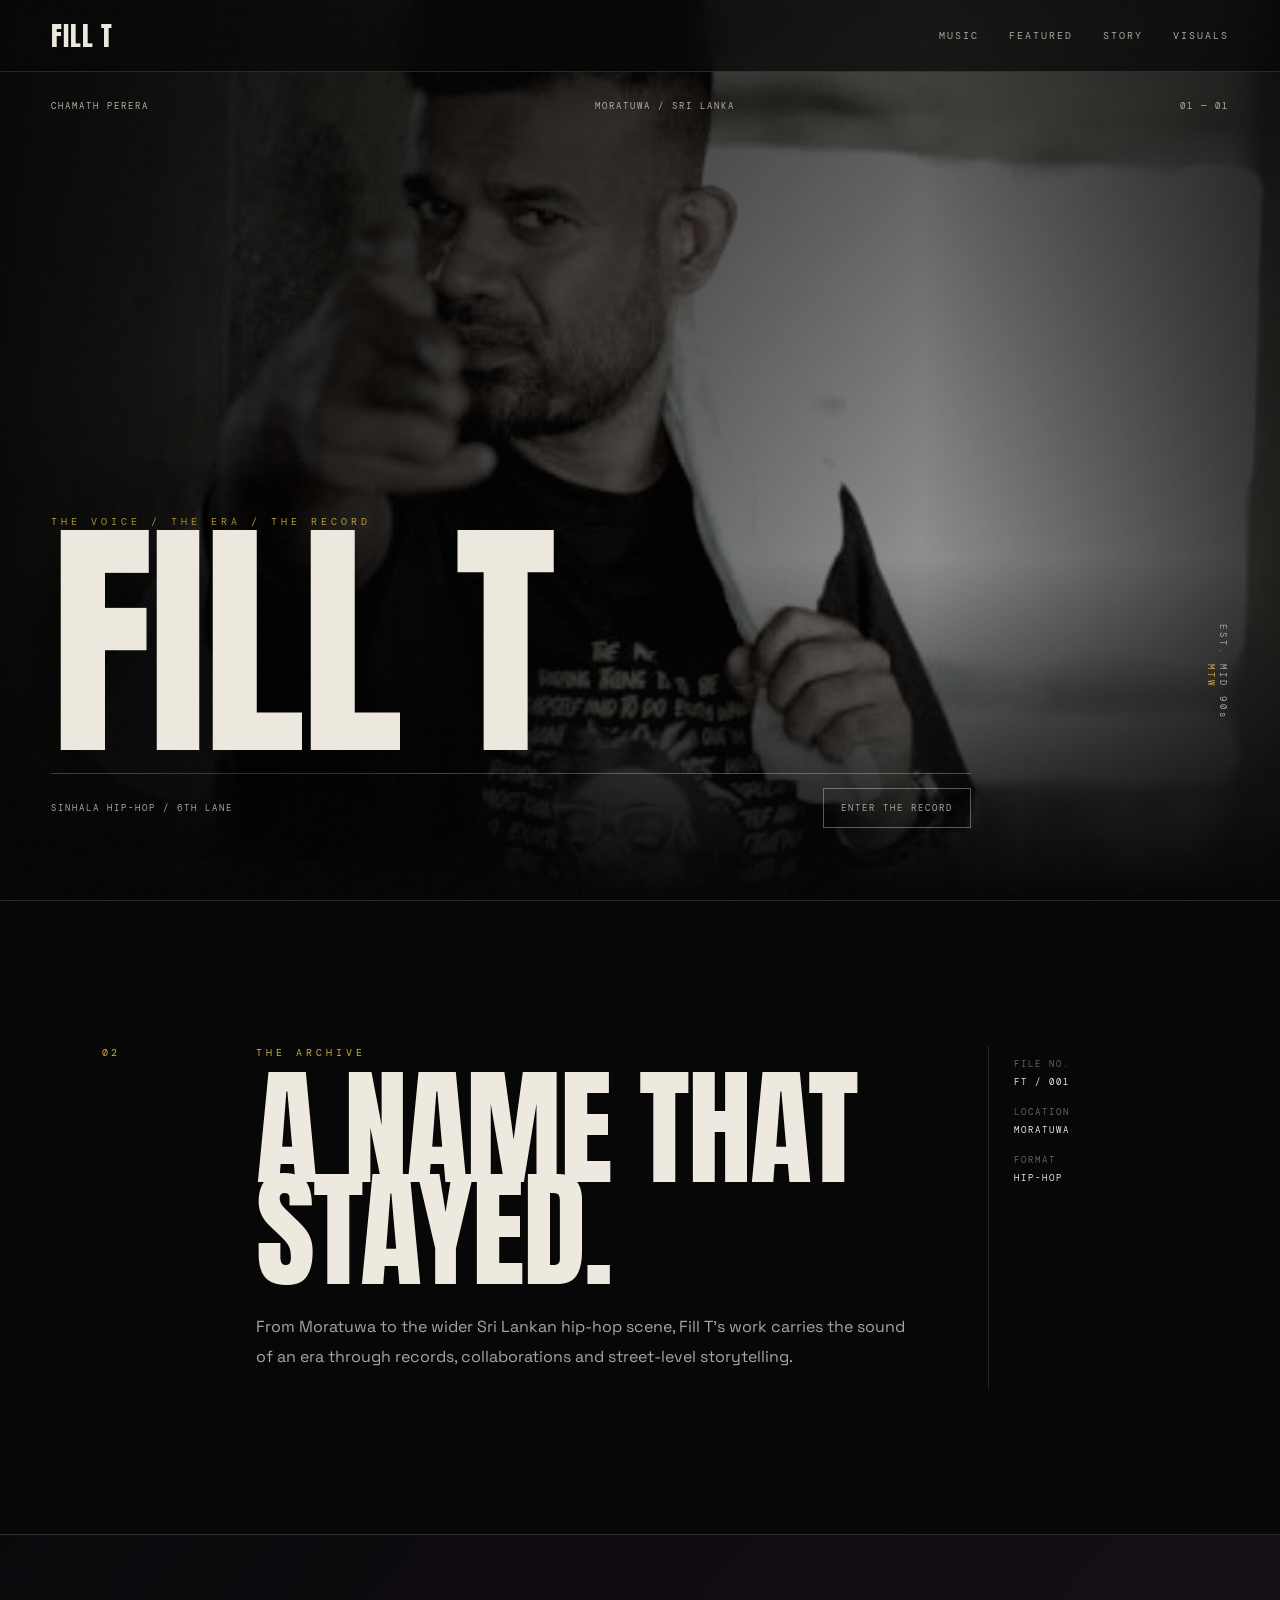
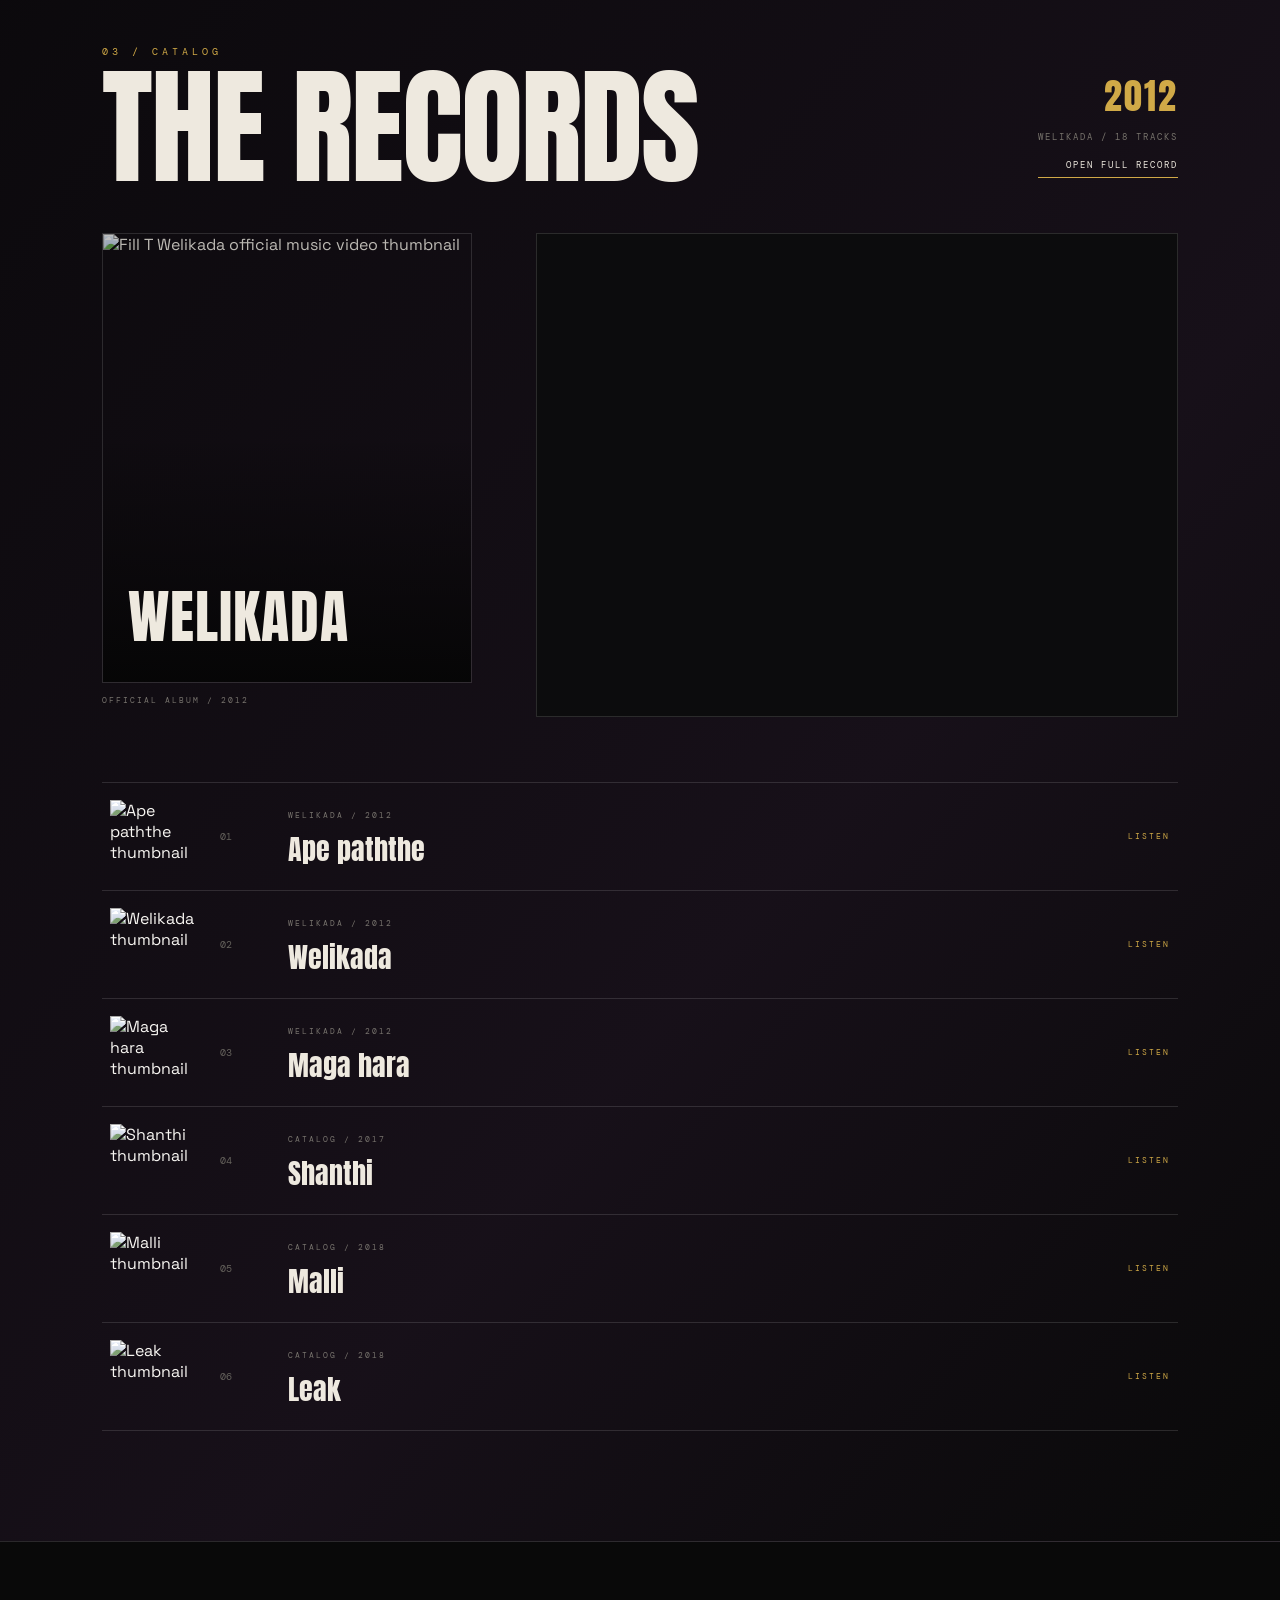
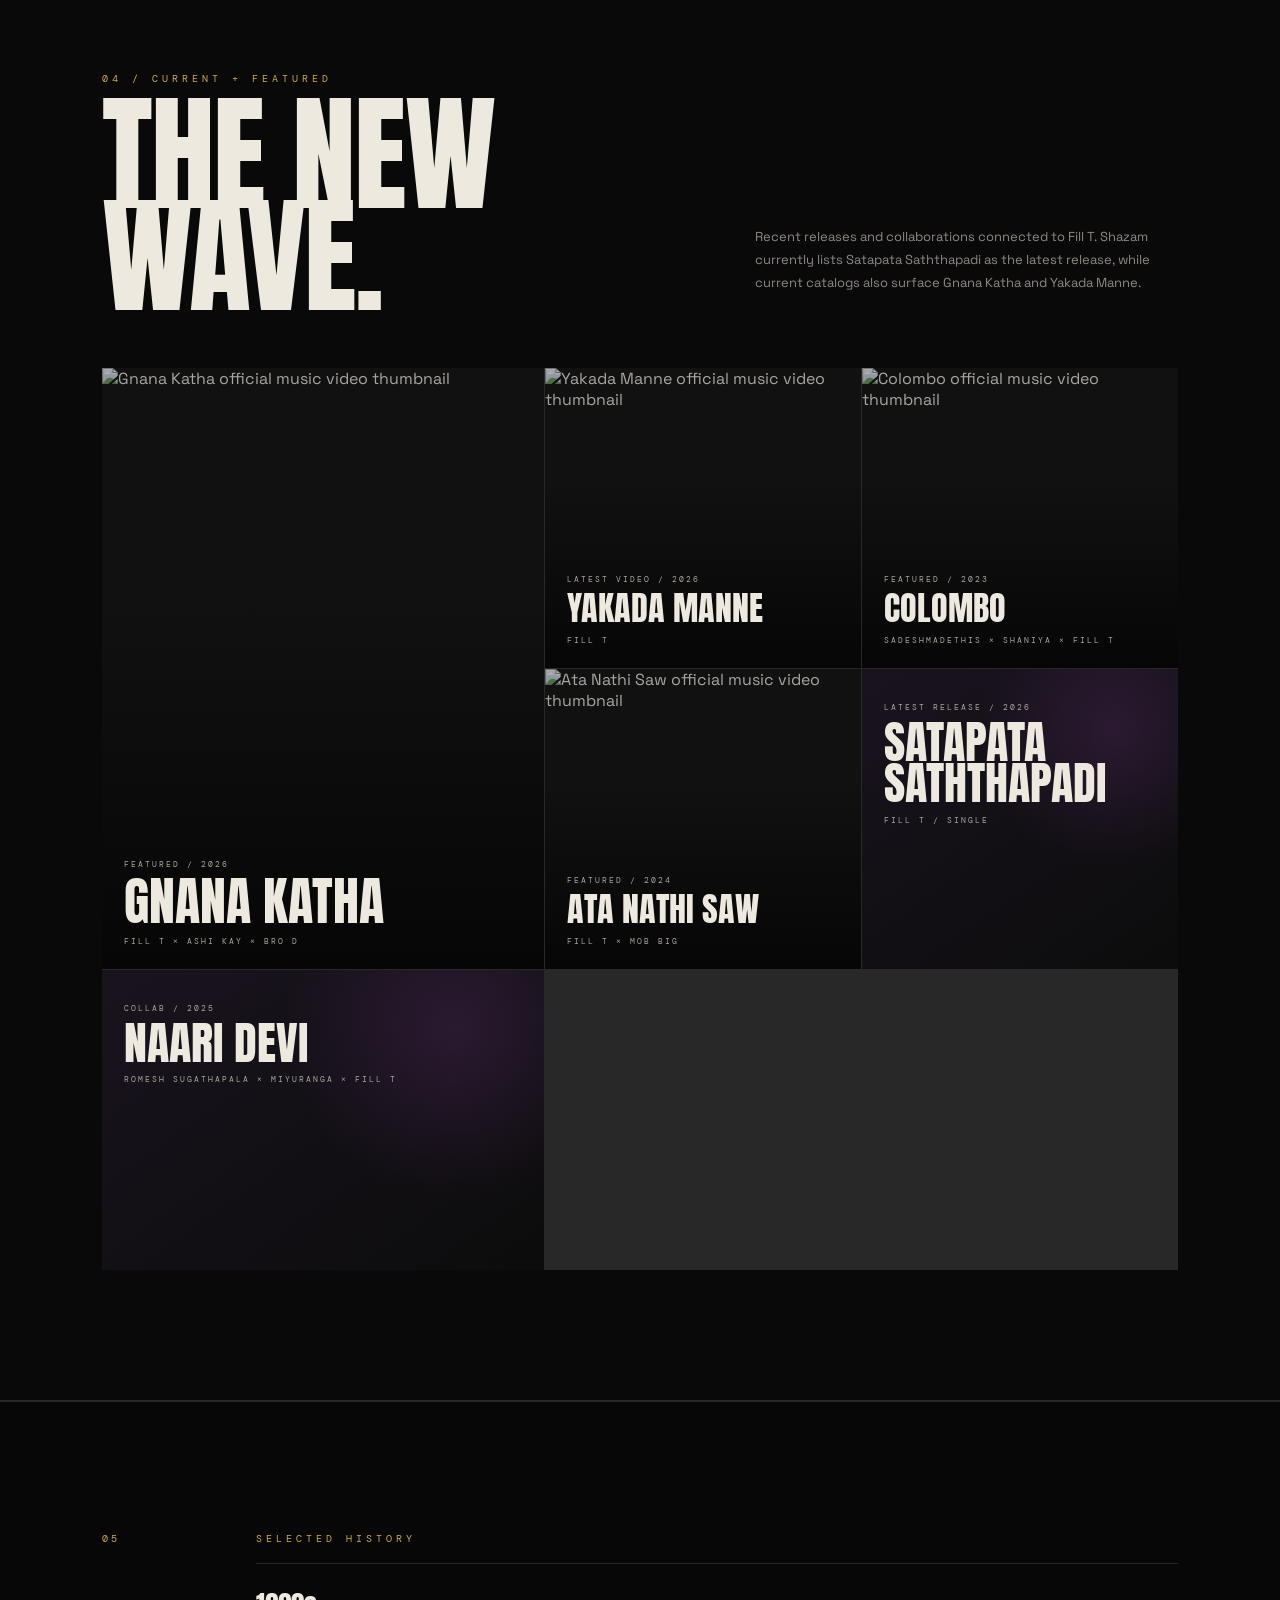
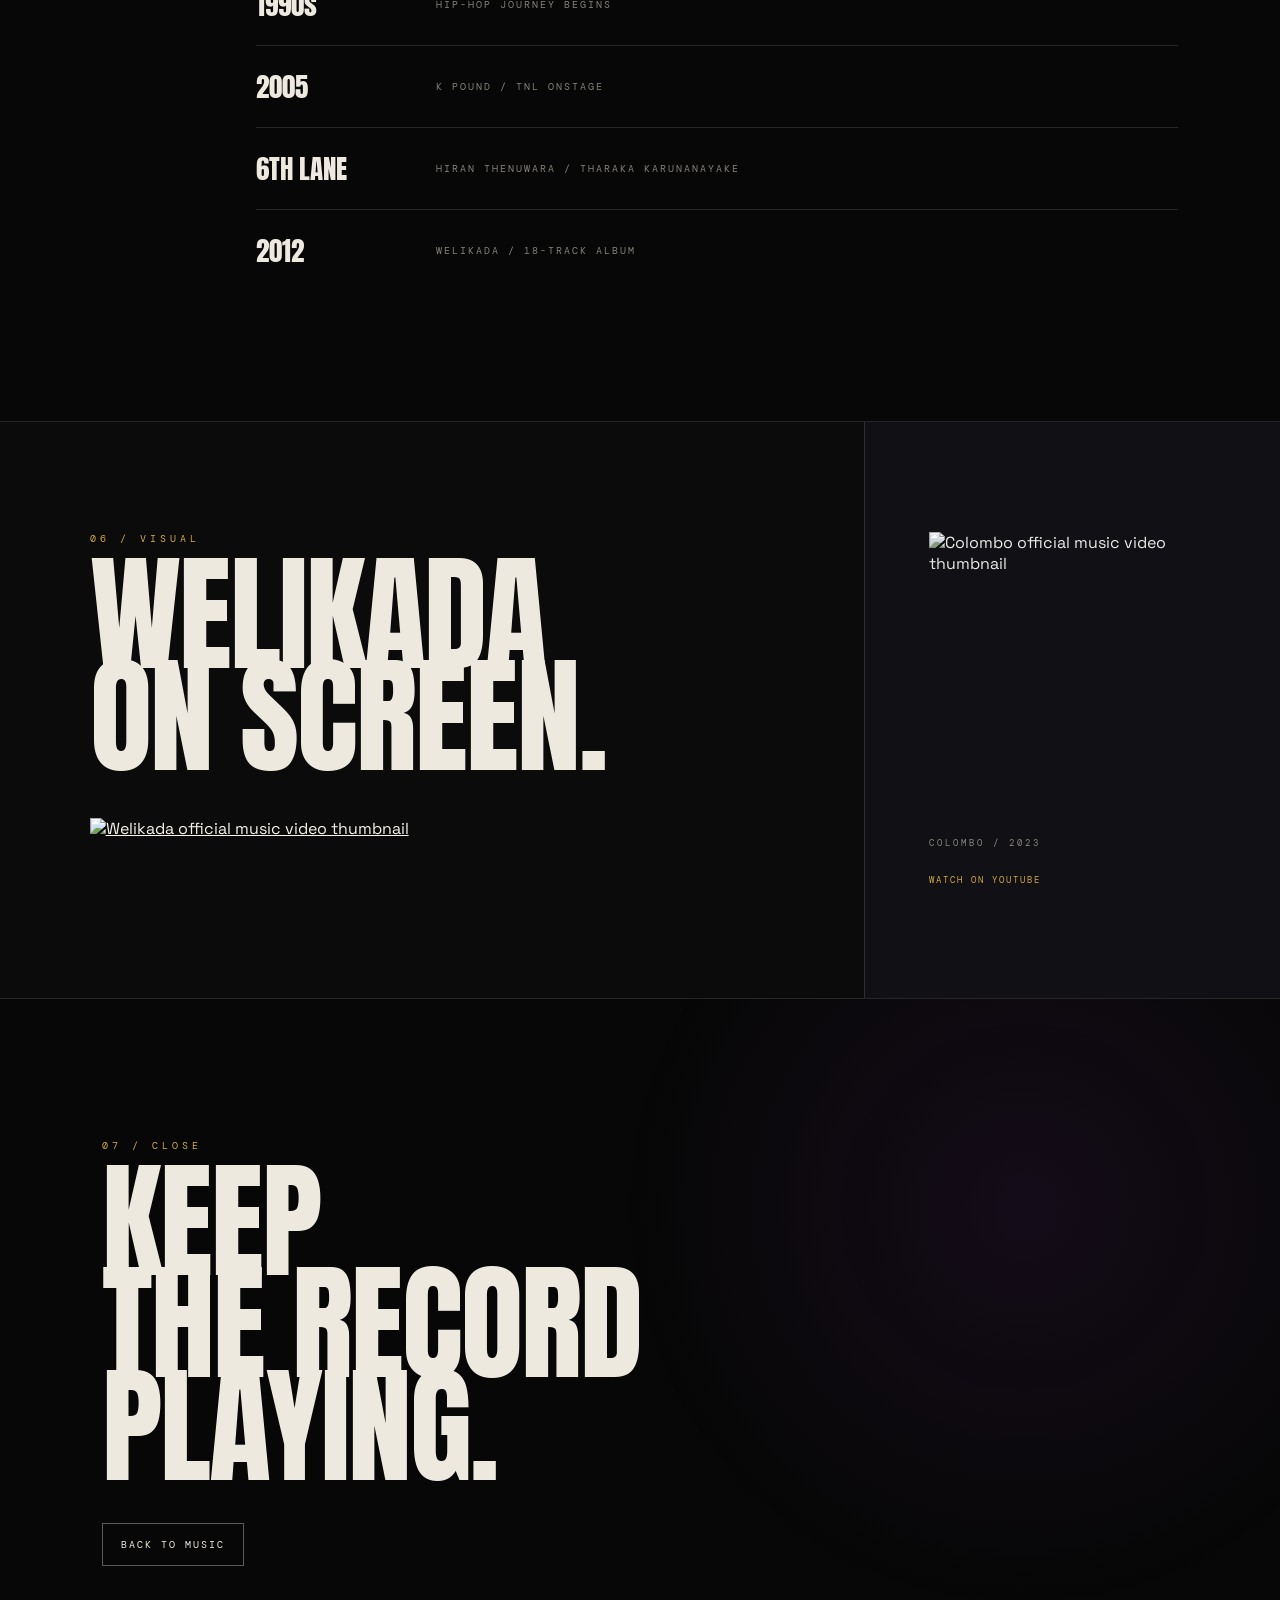
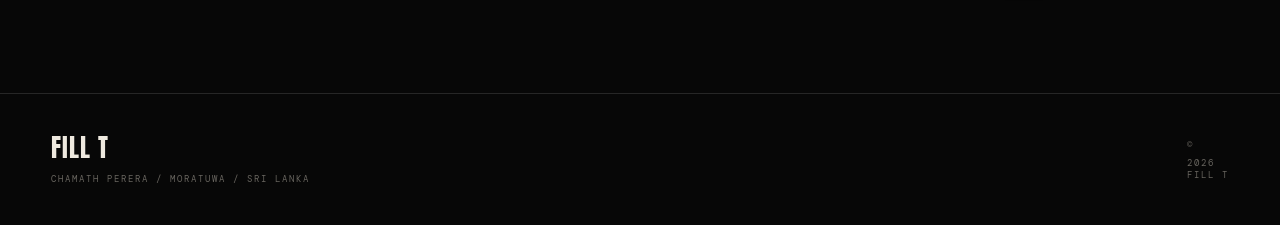
==== commit f0a6fb4b: "Clean featured release copy and finalize one-page Fill T catalog" ====
--- a/index.html
+++ b/index.html
@@ -19,7 +19,7 @@
 <section class="hero"><img src="assets/images/IMG_7851.jpeg" alt="Fill T portrait" class="hero-photo"><div class="hero-overlay"></div><div class="hero-top"><span>CHAMATH PERERA</span><span>MORATUWA / SRI LANKA</span><span>01 — 01</span></div><div class="hero-copy"><p>THE VOICE / THE ERA / THE RECORD</p><h1>FILL T</h1><div class="hero-bottom"><span>SINHALA HIP-HOP / 6TH LANE</span><a href="#music">ENTER THE RECORD</a></div></div><div class="hero-side">EST. MID 90s<br><b>MTW</b></div></section>
 <section class="intro" id="story"><div class="section-index">02</div><div class="intro-main"><p class="eyebrow">THE ARCHIVE</p><h2>A NAME THAT<br>STAYED.</h2><p>From Moratuwa to the wider Sri Lankan hip-hop scene, Fill T's work carries the sound of an era through records, collaborations and street-level storytelling.</p></div><div class="intro-note"><span>FILE NO.</span><strong>FT / 001</strong><span>LOCATION</span><strong>MORATUWA</strong><span>FORMAT</span><strong>HIP-HOP</strong></div></section>
 <section class="music" id="music"><div class="music-heading"><div><p class="eyebrow">03 / CATALOG</p><h2>THE RECORDS</h2></div><div class="album-meta"><strong>2012</strong><span>WELIKADA / 18 TRACKS</span><a href="https://open.spotify.com/album/0nnHktPdE4TPPbT7eFd7an" target="_blank" rel="noopener">OPEN FULL RECORD</a></div></div><div class="record-layout"><div class="cover-stack"><div class="cover-frame"><img src="https://i.ytimg.com/vi/w-GAaCP5c4I/maxresdefault.jpg" alt="Fill T Welikada official music video thumbnail" loading="lazy"><span>WELIKADA</span></div><div class="cover-label">OFFICIAL ALBUM / 2012</div></div><div class="player"><iframe src="https://open.spotify.com/embed/album/0nnHktPdE4TPPbT7eFd7an?utm_source=generator&theme=0" title="Welikada by Fill T on Spotify" loading="lazy" allow="autoplay; clipboard-write; encrypted-media; fullscreen; picture-in-picture"></iframe></div></div><div class="tracks" aria-label="Selected Fill T tracks"><a class="track" href="https://open.spotify.com/album/0nnHktPdE4TPPbT7eFd7an" target="_blank" rel="noopener"><img src="https://i.ytimg.com/vi/AnGiqeoVJxc/maxresdefault.jpg" alt="Ape paththe thumbnail"><span class="track-no">01</span><div><small>WELIKADA / 2012</small><h3>Ape paththe</h3></div><b>LISTEN</b></a><a class="track" href="https://open.spotify.com/track/3ehZQtwAu3AaRGl4RUCr9z" target="_blank" rel="noopener"><img src="https://i.ytimg.com/vi/w-GAaCP5c4I/maxresdefault.jpg" alt="Welikada thumbnail"><span class="track-no">02</span><div><small>WELIKADA / 2012</small><h3>Welikada</h3></div><b>LISTEN</b></a><a class="track" href="https://open.spotify.com/search/Fill%20T%20Maga%20Hara" target="_blank" rel="noopener"><img src="https://i.ytimg.com/vi/w-GAaCP5c4I/maxresdefault.jpg" alt="Maga hara thumbnail"><span class="track-no">03</span><div><small>WELIKADA / 2012</small><h3>Maga hara</h3></div><b>LISTEN</b></a><a class="track" href="https://open.spotify.com/search/Fill%20T%20Shanthi" target="_blank" rel="noopener"><img src="https://i.ytimg.com/vi/AnGiqeoVJxc/maxresdefault.jpg" alt="Shanthi thumbnail"><span class="track-no">04</span><div><small>CATALOG / 2017</small><h3>Shanthi</h3></div><b>LISTEN</b></a><a class="track" href="https://open.spotify.com/search/Fill%20T%20Malli" target="_blank" rel="noopener"><img src="https://i.ytimg.com/vi/AnGiqeoVJxc/maxresdefault.jpg" alt="Malli thumbnail"><span class="track-no">05</span><div><small>CATALOG / 2018</small><h3>Malli</h3></div><b>LISTEN</b></a><a class="track" href="https://open.spotify.com/search/Fill%20T%20Leak" target="_blank" rel="noopener"><img src="https://i.ytimg.com/vi/w-GAaCP5c4I/maxresdefault.jpg" alt="Leak thumbnail"><span class="track-no">06</span><div><small>CATALOG / 2018</small><h3>Leak</h3></div><b>LISTEN</b></a></div></section>
-<section class="featured" id="featured"><div class="featured-head"><div><p class="eyebrow">04 / CURRENT + FEATURED</p><h2>THE NEW<br>WAVE.</h2></div><p>Recent releases and collaborations connected to Fill T. The latest release listed by Shazam is Satapata Saththapadi, while current public catalogs also surface recent collaborations including Gnana Katha and Yakada Manne. </p></div><div class="release-grid"><a class="release hero-release" href="https://www.youtube.com/watch?v=dZ5LxD1CPk4" target="_blank" rel="noopener"><img src="https://i.ytimg.com/vi/dZ5LxD1CPk4/maxresdefault.jpg" alt="Gnana Katha official music video thumbnail" loading="lazy"><div><small>FEATURED / 2026</small><h3>GNANA KATHA</h3><span>FILL T × ASHI KAY × BRO D</span></div></a><a class="release" href="https://www.youtube.com/watch?v=VubWirZSDcU" target="_blank" rel="noopener"><img src="https://i.ytimg.com/vi/VubWirZSDcU/maxresdefault.jpg" alt="Yakada Manne official music video thumbnail" loading="lazy"><div><small>LATEST VIDEO / 2026</small><h3>YAKADA MANNE</h3><span>FILL T</span></div></a><a class="release" href="https://www.youtube.com/watch?v=UDEUvj2hgMw" target="_blank" rel="noopener"><img src="https://i.ytimg.com/vi/UDEUvj2hgMw/maxresdefault.jpg" alt="Colombo official music video thumbnail" loading="lazy"><div><small>FEATURED / 2023</small><h3>COLOMBO</h3><span>SADESHMADETHIS × SHANIYA × FILL T</span></div></a><a class="release" href="https://www.youtube.com/watch?v=UUC5CbhleqQ" target="_blank" rel="noopener"><img src="https://i.ytimg.com/vi/UUC5CbhleqQ/maxresdefault.jpg" alt="Ata Nathi Saw official music video thumbnail" loading="lazy"><div><small>FEATURED / 2024</small><h3>ATA NATHI SAW</h3><span>FILL T × MOB BIG</span></div></a><a class="release text-release" href="https://music.apple.com/us/album/satapata-saththapadi-single/1890508209" target="_blank" rel="noopener"><div><small>LATEST RELEASE / 2026</small><h3>SATAPATA<br>SATHTHAPADI</h3><span>FILL T / SINGLE</span></div></a><a class="release text-release" href="https://music.apple.com/us/album/naari-devi-single/1830447742" target="_blank" rel="noopener"><div><small>COLLAB / 2025</small><h3>NAARI DEVI</h3><span>ROMESH SUGATHAPALA × MIYURANGA × FILL T</span></div></a></div></section>
+<section class="featured" id="featured"><div class="featured-head"><div><p class="eyebrow">04 / CURRENT + FEATURED</p><h2>THE NEW<br>WAVE.</h2></div><p>Recent releases and collaborations connected to Fill T. Shazam currently lists Satapata Saththapadi as the latest release, while current catalogs also surface Gnana Katha and Yakada Manne.</p></div><div class="release-grid"><a class="release hero-release" href="https://www.youtube.com/watch?v=dZ5LxD1CPk4" target="_blank" rel="noopener"><img src="https://i.ytimg.com/vi/dZ5LxD1CPk4/maxresdefault.jpg" alt="Gnana Katha official music video thumbnail" loading="lazy"><div><small>FEATURED / 2026</small><h3>GNANA KATHA</h3><span>FILL T × ASHI KAY × BRO D</span></div></a><a class="release" href="https://www.youtube.com/watch?v=VubWirZSDcU" target="_blank" rel="noopener"><img src="https://i.ytimg.com/vi/VubWirZSDcU/maxresdefault.jpg" alt="Yakada Manne official music video thumbnail" loading="lazy"><div><small>LATEST VIDEO / 2026</small><h3>YAKADA MANNE</h3><span>FILL T</span></div></a><a class="release" href="https://www.youtube.com/watch?v=UDEUvj2hgMw" target="_blank" rel="noopener"><img src="https://i.ytimg.com/vi/UDEUvj2hgMw/maxresdefault.jpg" alt="Colombo official music video thumbnail" loading="lazy"><div><small>FEATURED / 2023</small><h3>COLOMBO</h3><span>SADESHMADETHIS × SHANIYA × FILL T</span></div></a><a class="release" href="https://www.youtube.com/watch?v=UUC5CbhleqQ" target="_blank" rel="noopener"><img src="https://i.ytimg.com/vi/UUC5CbhleqQ/maxresdefault.jpg" alt="Ata Nathi Saw official music video thumbnail" loading="lazy"><div><small>FEATURED / 2024</small><h3>ATA NATHI SAW</h3><span>FILL T × MOB BIG</span></div></a><a class="release text-release" href="https://music.apple.com/us/album/satapata-saththapadi-single/1890508209" target="_blank" rel="noopener"><div><small>LATEST RELEASE / 2026</small><h3>SATAPATA<br>SATHTHAPADI</h3><span>FILL T / SINGLE</span></div></a><a class="release text-release" href="https://music.apple.com/us/album/naari-devi-single/1830447742" target="_blank" rel="noopener"><div><small>COLLAB / 2025</small><h3>NAARI DEVI</h3><span>ROMESH SUGATHAPALA × MIYURANGA × FILL T</span></div></a></div></section>
 <section class="timeline"><div class="section-index">05</div><div><p class="eyebrow">SELECTED HISTORY</p><div class="timeline-row"><strong>1990s</strong><span>HIP-HOP JOURNEY BEGINS</span></div><div class="timeline-row"><strong>2005</strong><span>K POUND / TNL ONSTAGE</span></div><div class="timeline-row"><strong>6TH LANE</strong><span>HIRAN THENUWARA / THARAKA KARUNANAYAKE</span></div><div class="timeline-row"><strong>2012</strong><span>WELIKADA / 18-TRACK ALBUM</span></div></div></section>
 <section class="visuals" id="visuals"><div class="visual-main"><p class="eyebrow">06 / VISUAL</p><h2>WELIKADA<br>ON SCREEN.</h2><a href="https://www.youtube.com/watch?v=w-GAaCP5c4I" target="_blank" rel="noopener"><img src="https://i.ytimg.com/vi/w-GAaCP5c4I/maxresdefault.jpg" alt="Welikada official music video thumbnail"><span>WATCH OFFICIAL VIDEO</span></a></div><div class="visual-side"><img src="https://i.ytimg.com/vi/UDEUvj2hgMw/maxresdefault.jpg" alt="Colombo official music video thumbnail" loading="lazy"><p>COLOMBO / 2023</p><a href="https://www.youtube.com/watch?v=UDEUvj2hgMw" target="_blank" rel="noopener">WATCH ON YOUTUBE</a></div></section>
 <section class="contact"><p class="eyebrow">07 / CLOSE</p><h2>KEEP<br>THE RECORD<br>PLAYING.</h2><a href="#music">BACK TO MUSIC</a></section>
--- a/assets/style.css
+++ b/assets/style.css
@@ -1 +1 @@
-:root{--black:#070707;--paper:#eee9df;--muted:#85827b;--gold:#d0a947;--violet:#321b46;--line:#ffffff20}*{box-sizing:border-box}html{scroll-behavior:smooth}body{margin:0;background:var(--black);color:var(--paper);font-family:'Space Grotesk',sans-serif;overflow-x:hidden}a{color:inherit}.grain{position:fixed;inset:0;z-index:100;pointer-events:none;opacity:.045;background-image:url("data:image/svg+xml,%3Csvg xmlns='http://www.w3.org/2000/svg' width='180' height='180'%3E%3Cfilter id='n'%3E%3CfeTurbulence baseFrequency='.8' numOctaves='4' stitchTiles='stitch'/%3E%3C/filter%3E%3Crect width='100%25' height='100%25' filter='url(%23n)'/%3E%3C/svg%3E")}.cursor{position:fixed;width:260px;height:260px;border-radius:50%;background:#5a2c7018;filter:blur(55px);pointer-events:none;z-index:-1}.topbar{position:fixed;z-index:90;top:0;left:0;right:0;height:72px;padding:0 4vw;display:flex;align-items:center;justify-content:space-between;border-bottom:1px solid var(--line);background:#070707bd;backdrop-filter:blur(18px)}.wordmark{font:27px Anton;text-decoration:none;letter-spacing:1px}.topbar nav{display:flex;gap:34px}.topbar nav a,.menu{font:10px 'DM Mono',monospace;letter-spacing:2px;text-decoration:none;color:#aaa59c;background:none;border:0}.topbar nav a:hover{color:var(--gold)}.menu{display:none;color:var(--paper)}.hero{height:100svh;min-height:680px;position:relative;overflow:hidden;background:#050505}.hero-photo{position:absolute;width:100%;height:100%;inset:0;object-fit:cover;object-position:center 28%;filter:grayscale(.75) contrast(1.18) brightness(.58);animation:zoom 13s ease-out both}.hero-overlay{position:absolute;inset:0;background:linear-gradient(90deg,#050505ef 0%,#0505057d 38%,#05050508 72%,#050505aa),linear-gradient(0deg,#050505 0%,transparent 38%,#05050575)}.hero-top{position:absolute;top:100px;left:4vw;right:4vw;display:flex;justify-content:space-between;color:#b2aea5;font:9px 'DM Mono';letter-spacing:2px}.hero-copy{position:absolute;left:4vw;right:4vw;bottom:8vh}.hero-copy>p,.eyebrow{margin:0 0 18px;color:var(--gold);font:10px 'DM Mono';letter-spacing:4px}.hero h1{font:clamp(105px,20vw,290px)/.75 Anton;margin:0;letter-spacing:-4px;white-space:nowrap;text-shadow:0 20px 80px #000}.hero-bottom{max-width:920px;margin-top:35px;padding-top:14px;border-top:1px solid #ffffff45;display:flex;justify-content:space-between;align-items:center;color:#aaa69e;font:9px 'DM Mono';letter-spacing:2px}.hero-bottom a{padding:13px 17px;border:1px solid #ffffff55;text-decoration:none;transition:.25s}.hero-bottom a:hover{background:var(--gold);border-color:var(--gold);color:#070707}.hero-side{position:absolute;right:4vw;bottom:20vh;writing-mode:vertical-rl;color:#aaa59c;font:9px 'DM Mono';letter-spacing:3px;text-align:center}.hero-side b{color:var(--gold);font-weight:400;margin-top:8px}.intro,.timeline{display:grid;grid-template-columns:90px 1fr 190px;gap:5vw;padding:145px 8vw;border-top:1px solid var(--line)}.section-index{font:10px 'DM Mono';color:var(--gold);letter-spacing:3px}.intro-main h2,.music-heading h2,.visual-main h2,.contact h2{font:clamp(70px,10vw,145px)/.8 Anton;margin:0 0 30px;letter-spacing:-2px}.intro-main>p:last-child{max-width:650px;color:#aaa69f;font-size:16px;line-height:1.9}.intro-note{border-left:1px solid var(--line);padding-left:25px;display:grid;align-content:start;gap:6px;font:9px 'DM Mono';letter-spacing:2px}.intro-note span{color:#66635e;margin-top:12px}.intro-note strong{font-weight:400;color:var(--paper)}.music{padding:110px 8vw;background:linear-gradient(130deg,#0b090c,#171019 60%,#090909);border-top:1px solid var(--line);border-bottom:1px solid var(--line)}.music-heading{display:flex;justify-content:space-between;align-items:end;margin-bottom:55px}.music-heading h2{margin:0}.album-meta{display:grid;gap:8px;text-align:right;font:9px 'DM Mono';letter-spacing:2px}.album-meta strong{font:36px Anton;color:var(--gold)}.album-meta span{color:#77736c}.album-meta a{margin-top:8px;text-decoration:none;color:var(--paper);border-bottom:1px solid var(--gold);padding-bottom:6px}.record-layout{display:grid;grid-template-columns:370px 1fr;gap:5vw}.cover-stack{position:relative}.cover-frame{height:450px;position:relative;overflow:hidden;border:1px solid var(--line)}.cover-frame img{width:100%;height:100%;object-fit:cover;filter:contrast(1.12) saturate(.7) brightness(.75)}.cover-frame:after{content:"";position:absolute;inset:0;background:linear-gradient(0deg,#050505ee,transparent 55%)}.cover-frame span{position:absolute;z-index:2;left:25px;bottom:22px;font:58px Anton;letter-spacing:1px}.cover-label{padding:12px 0;color:#77736d;font:8px 'DM Mono';letter-spacing:2px}.player{min-height:450px;border:1px solid var(--line);background:#0c0c0d}.player iframe{display:block;width:100%;height:450px;border:0}.tracks{margin-top:65px;border-top:1px solid var(--line)}.track{min-height:108px;display:grid;grid-template-columns:92px 50px 1fr auto;gap:18px;align-items:center;border-bottom:1px solid var(--line);text-decoration:none;padding:10px 8px;transition:.25s}.track:hover{background:#ffffff07;padding-left:16px}.track img{width:92px;height:72px;object-fit:cover;filter:grayscale(.65) contrast(1.12);transition:.3s}.track:hover img{filter:grayscale(0) contrast(1.05);transform:scale(1.04)}.track-no{font:10px 'DM Mono';color:#65625c}.track small{font:8px 'DM Mono';letter-spacing:2px;color:#77736d}.track h3{font:28px Anton;margin:5px 0 0;font-weight:400}.track b{font:8px 'DM Mono';letter-spacing:2px;color:var(--gold);font-weight:400}.timeline{grid-template-columns:90px 1fr;padding-top:130px;padding-bottom:130px}.timeline-row{display:grid;grid-template-columns:180px 1fr;padding:20px 0;border-top:1px solid var(--line);font:10px 'DM Mono';letter-spacing:2px}.timeline-row strong{font:27px Anton;letter-spacing:0;font-weight:400}.timeline-row span{color:#85817a;align-self:center}.visuals{display:grid;grid-template-columns:1.35fr .65fr;border-top:1px solid var(--line)}.visual-main{padding:110px 7vw;background:#0b0b0b}.visual-main>a{display:block;position:relative;margin-top:50px;overflow:hidden}.visual-main img{width:100%;display:block;filter:grayscale(.35) contrast(1.1);transition:.5s}.visual-main a:hover img{transform:scale(1.03);filter:grayscale(0)}.visual-main a span{position:absolute;left:25px;bottom:22px;font:10px 'DM Mono';letter-spacing:2px;background:#070707dd;padding:13px}.visual-side{padding:110px 5vw;border-left:1px solid var(--line);background:#111015}.visual-side img{width:100%;aspect-ratio:1/1;object-fit:cover;filter:grayscale(.7);display:block}.visual-side p{font:9px 'DM Mono';letter-spacing:3px;color:#8b877f;margin:18px 0}.visual-side a{font:9px 'DM Mono';letter-spacing:2px;color:var(--gold);text-decoration:none}.contact{min-height:70vh;padding:140px 8vw;border-top:1px solid var(--line);background:radial-gradient(circle at 80% 30%,#3b1c4b44,transparent 35%)}.contact h2{margin-bottom:55px}.contact>a{font:10px 'DM Mono';letter-spacing:2px;text-decoration:none;border:1px solid #ffffff55;padding:14px 18px}.contact>a:hover{background:var(--gold);color:#070707;border-color:var(--gold)}footer{display:flex;justify-content:space-between;padding:35px 4vw;border-top:1px solid var(--line);color:#68655f;font:9px 'DM Mono';letter-spacing:2px}footer strong{display:block;color:var(--paper);font:25px Anton;letter-spacing:1px}footer span{display:block;margin-top:7px}footer p{align-self:end}@keyframes zoom{from{transform:scale(1.12)}to{transform:scale(1.04)}}@media(max-width:850px){.topbar nav{display:none;position:absolute;top:72px;left:4vw;right:4vw;padding:22px;background:#0b0b0bf5;border:1px solid var(--line);flex-direction:column;gap:20px}.topbar nav.open{display:flex}.menu{display:block}.hero{min-height:650px}.hero-top span:nth-child(3){display:none}.hero h1{font-size:clamp(78px,21vw,155px);letter-spacing:-2px}.hero-bottom{display:block;line-height:1.8}.hero-bottom a{display:inline-block;margin-top:14px}.hero-side{display:none}.intro,.timeline{grid-template-columns:30px 1fr;padding:95px 7vw}.intro-note{display:none}.music{padding:80px 7vw}.music-heading{display:block}.album-meta{text-align:left;margin-top:25px}.record-layout{grid-template-columns:1fr}.cover-frame{height:360px}.player,.player iframe{min-height:390px;height:390px}.tracks{margin-top:45px}.track{grid-template-columns:62px 30px 1fr auto;gap:10px}.track img{width:62px;height:62px}.track h3{font-size:22px}.track b{font-size:7px}.timeline-row{grid-template-columns:105px 1fr;gap:12px}.timeline-row strong{font-size:22px}.visuals{grid-template-columns:1fr}.visual-side{border-left:0;border-top:1px solid var(--line);padding:75px 7vw}.visual-main{padding:85px 7vw}.contact{padding:100px 7vw;min-height:65vh}.contact h2{font-size:clamp(65px,18vw,120px)}footer{display:block}footer p{margin-top:25px}}
+:root{--black:#070707;--paper:#eee9df;--muted:#85827b;--gold:#d0a947;--violet:#321b46;--line:#ffffff20}*{box-sizing:border-box}html{scroll-behavior:smooth}body{margin:0;background:var(--black);color:var(--paper);font-family:'Space Grotesk',sans-serif;overflow-x:hidden}a{color:inherit}.grain{position:fixed;inset:0;z-index:100;pointer-events:none;opacity:.045;background-image:url("data:image/svg+xml,%3Csvg xmlns='http://www.w3.org/2000/svg' width='180' height='180'%3E%3Cfilter id='n'%3E%3CfeTurbulence baseFrequency='.8' numOctaves='4' stitchTiles='stitch'/%3E%3C/filter%3E%3Crect width='100%25' height='100%25' filter='url(%23n)'/%3E%3C/svg%3E")}.cursor{position:fixed;width:260px;height:260px;border-radius:50%;background:#5a2c7018;filter:blur(55px);pointer-events:none;z-index:-1}.topbar{position:fixed;z-index:90;top:0;left:0;right:0;height:72px;padding:0 4vw;display:flex;align-items:center;justify-content:space-between;border-bottom:1px solid var(--line);background:#070707bd;backdrop-filter:blur(18px)}.wordmark{font:27px Anton;text-decoration:none;letter-spacing:1px}.topbar nav{display:flex;gap:30px}.topbar nav a,.menu{font:10px 'DM Mono',monospace;letter-spacing:2px;text-decoration:none;color:#aaa59c;background:none;border:0}.topbar nav a:hover{color:var(--gold)}.menu{display:none;color:var(--paper)}.hero{height:100svh;min-height:680px;position:relative;overflow:hidden;background:#050505}.hero-photo{position:absolute;width:100%;height:100%;inset:0;object-fit:cover;object-position:center 28%;filter:grayscale(.75) contrast(1.18) brightness(.58);animation:zoom 13s ease-out both}.hero-overlay{position:absolute;inset:0;background:linear-gradient(90deg,#050505ef 0%,#0505057d 38%,#05050508 72%,#050505aa),linear-gradient(0deg,#050505 0%,transparent 38%,#05050575)}.hero-top{position:absolute;top:100px;left:4vw;right:4vw;display:flex;justify-content:space-between;color:#b2aea5;font:9px 'DM Mono';letter-spacing:2px}.hero-copy{position:absolute;left:4vw;right:4vw;bottom:8vh}.hero-copy>p,.eyebrow{margin:0 0 18px;color:var(--gold);font:10px 'DM Mono';letter-spacing:4px}.hero h1{font:clamp(105px,20vw,290px)/.75 Anton;margin:0;letter-spacing:-4px;white-space:nowrap;text-shadow:0 20px 80px #000}.hero-bottom{max-width:920px;margin-top:35px;padding-top:14px;border-top:1px solid #ffffff45;display:flex;justify-content:space-between;align-items:center;color:#aaa69e;font:9px 'DM Mono';letter-spacing:2px}.hero-bottom a{padding:13px 17px;border:1px solid #ffffff55;text-decoration:none;transition:.25s}.hero-bottom a:hover{background:var(--gold);border-color:var(--gold);color:#070707}.hero-side{position:absolute;right:4vw;bottom:20vh;writing-mode:vertical-rl;color:#aaa59c;font:9px 'DM Mono';letter-spacing:3px;text-align:center}.hero-side b{color:var(--gold);font-weight:400;margin-top:8px}.intro,.timeline{display:grid;grid-template-columns:90px 1fr 190px;gap:5vw;padding:145px 8vw;border-top:1px solid var(--line)}.section-index{font:10px 'DM Mono';color:var(--gold);letter-spacing:3px}.intro-main h2,.music-heading h2,.visual-main h2,.contact h2,.featured-head h2{font:clamp(70px,10vw,145px)/.8 Anton;margin:0 0 30px;letter-spacing:-2px}.intro-main>p:last-child{max-width:650px;color:#aaa69f;font-size:16px;line-height:1.9}.intro-note{border-left:1px solid var(--line);padding-left:25px;display:grid;align-content:start;gap:6px;font:9px 'DM Mono';letter-spacing:2px}.intro-note span{color:#66635e;margin-top:12px}.intro-note strong{font-weight:400;color:var(--paper)}.music{padding:110px 8vw;background:linear-gradient(130deg,#0b090c,#171019 60%,#090909);border-top:1px solid var(--line);border-bottom:1px solid var(--line)}.music-heading{display:flex;justify-content:space-between;align-items:end;margin-bottom:55px}.music-heading h2{margin:0}.album-meta{display:grid;gap:8px;text-align:right;font:9px 'DM Mono';letter-spacing:2px}.album-meta strong{font:36px Anton;color:var(--gold)}.album-meta span{color:#77736c}.album-meta a{margin-top:8px;text-decoration:none;color:var(--paper);border-bottom:1px solid var(--gold);padding-bottom:6px}.record-layout{display:grid;grid-template-columns:370px 1fr;gap:5vw}.cover-stack{position:relative}.cover-frame{height:450px;position:relative;overflow:hidden;border:1px solid var(--line)}.cover-frame img{width:100%;height:100%;object-fit:cover;filter:contrast(1.12) saturate(.7) brightness(.75)}.cover-frame:after{content:"";position:absolute;inset:0;background:linear-gradient(0deg,#050505ee,transparent 55%)}.cover-frame span{position:absolute;z-index:2;left:25px;bottom:22px;font:58px Anton;letter-spacing:1px}.cover-label{padding:12px 0;color:#77736d;font:8px 'DM Mono';letter-spacing:2px}.player{min-height:450px;border:1px solid var(--line);background:#0c0c0d}.player iframe{display:block;width:100%;height:450px;border:0}.tracks{margin-top:65px;border-top:1px solid var(--line)}.track{min-height:108px;display:grid;grid-template-columns:92px 50px 1fr auto;gap:18px;align-items:center;border-bottom:1px solid var(--line);text-decoration:none;padding:10px 8px;transition:.25s}.track:hover{background:#ffffff07;padding-left:16px}.track img{width:92px;height:72px;object-fit:cover;filter:grayscale(.65) contrast(1.12);transition:.3s}.track:hover img{filter:grayscale(0) contrast(1.05);transform:scale(1.04)}.track-no{font:10px 'DM Mono';color:#65625c}.track small{font:8px 'DM Mono';letter-spacing:2px;color:#77736d}.track h3{font:28px Anton;margin:5px 0 0;font-weight:400}.track b{font:8px 'DM Mono';letter-spacing:2px;color:var(--gold);font-weight:400}.featured{padding:130px 8vw;background:#090909;border-bottom:1px solid var(--line)}.featured-head{display:grid;grid-template-columns:1fr .75fr;gap:7vw;align-items:end;margin-bottom:60px}.featured-head h2{margin:0}.featured-head>p{max-width:520px;color:#8e8a82;font-size:13px;line-height:1.8}.release-grid{display:grid;grid-template-columns:1.4fr 1fr 1fr;grid-auto-rows:300px;gap:1px;background:var(--line)}.release{position:relative;display:block;overflow:hidden;background:#111;text-decoration:none}.release img{width:100%;height:100%;object-fit:cover;filter:grayscale(.35) contrast(1.1) brightness(.68);transition:.5s}.release:hover img{transform:scale(1.05);filter:grayscale(0) contrast(1.05) brightness(.8)}.release:after{content:"";position:absolute;inset:0;background:linear-gradient(0deg,#050505e8,transparent 62%)}.release>div{position:absolute;z-index:2;left:22px;right:18px;bottom:20px}.release small,.release span{font:8px 'DM Mono';letter-spacing:2px;color:#aaa59c}.release h3{font:34px Anton;margin:6px 0 3px;line-height:.9}.hero-release{grid-row:span 2}.hero-release h3{font-size:52px}.text-release{padding:25px;background:linear-gradient(145deg,#19131e,#0c0c0c)}.text-release:after{background:radial-gradient(circle at 80% 20%,#6c367d44,transparent 40%)}.text-release>div{top:25px;bottom:auto}.text-release h3{font-size:46px}.timeline{grid-template-columns:90px 1fr;padding-top:130px;padding-bottom:130px}.timeline-row{display:grid;grid-template-columns:180px 1fr;padding:20px 0;border-top:1px solid var(--line);font:10px 'DM Mono';letter-spacing:2px}.timeline-row strong{font:27px Anton;letter-spacing:0;font-weight:400}.timeline-row span{color:#85817a;align-self:center}.visuals{display:grid;grid-template-columns:1.35fr .65fr;border-top:1px solid var(--line)}.visual-main{padding:110px 7vw;background:#0b0b0b}.visual-main>a{display:block;position:relative;margin-top:50px;overflow:hidden}.visual-main img{width:100%;display:block;filter:grayscale(.35) contrast(1.1);transition:.5s}.visual-main a:hover img{transform:scale(1.03);filter:grayscale(0)}.visual-main a span{position:absolute;left:25px;bottom:22px;font:10px 'DM Mono';letter-spacing:2px;background:#070707dd;padding:13px}.visual-side{padding:110px 5vw;border-left:1px solid var(--line);background:#111015}.visual-side img{width:100%;aspect-ratio:1/1;object-fit:cover;filter:grayscale(.7);display:block}.visual-side p{font:9px 'DM Mono';letter-spacing:3px;color:#8b877f;margin:18px 0}.visual-side a{font:9px 'DM Mono';letter-spacing:2px;color:var(--gold);text-decoration:none}.contact{min-height:70vh;padding:140px 8vw;border-top:1px solid var(--line);background:radial-gradient(circle at 80% 30%,#3b1c4b44,transparent 35%)}.contact h2{margin-bottom:55px}.contact>a{font:10px 'DM Mono';letter-spacing:2px;text-decoration:none;border:1px solid #ffffff55;padding:14px 18px}.contact>a:hover{background:var(--gold);color:#070707;border-color:var(--gold)}footer{display:flex;justify-content:space-between;padding:35px 4vw;border-top:1px solid var(--line);color:#68655f;font:9px 'DM Mono';letter-spacing:2px}footer strong{display:block;color:var(--paper);font:25px Anton;letter-spacing:1px}footer span{display:block;margin-top:7px}footer p{align-self:end}@keyframes zoom{from{transform:scale(1.12)}to{transform:scale(1.04)}}@media(max-width:850px){.topbar nav{display:none;position:absolute;top:72px;left:4vw;right:4vw;padding:22px;background:#0b0b0bf5;border:1px solid var(--line);flex-direction:column;gap:20px}.topbar nav.open{display:flex}.menu{display:block}.hero{min-height:650px}.hero-top span:nth-child(3){display:none}.hero h1{font-size:clamp(78px,21vw,155px);letter-spacing:-2px}.hero-bottom{display:block;line-height:1.8}.hero-bottom a{display:inline-block;margin-top:14px}.hero-side{display:none}.intro,.timeline{grid-template-columns:30px 1fr;padding:95px 7vw}.intro-note{display:none}.music{padding:80px 7vw}.music-heading{display:block}.album-meta{text-align:left;margin-top:25px}.record-layout{grid-template-columns:1fr}.cover-frame{height:360px}.player,.player iframe{min-height:390px;height:390px}.tracks{margin-top:45px}.track{grid-template-columns:62px 30px 1fr auto;gap:10px}.track img{width:62px;height:62px}.track h3{font-size:22px}.track b{font-size:7px}.featured{padding:90px 7vw}.featured-head{grid-template-columns:1fr;gap:20px;margin-bottom:40px}.release-grid{grid-template-columns:1fr;grid-auto-rows:280px}.hero-release{grid-row:span 1}.hero-release h3{font-size:40px}.text-release h3{font-size:38px}.timeline-row{grid-template-columns:105px 1fr;gap:12px}.timeline-row strong{font-size:22px}.visuals{grid-template-columns:1fr}.visual-side{border-left:0;border-top:1px solid var(--line);padding:75px 7vw}.visual-main{padding:85px 7vw}.contact{padding:100px 7vw;min-height:65vh}.contact h2{font-size:clamp(65px,18vw,120px)}footer{display:block}footer p{margin-top:25px}}
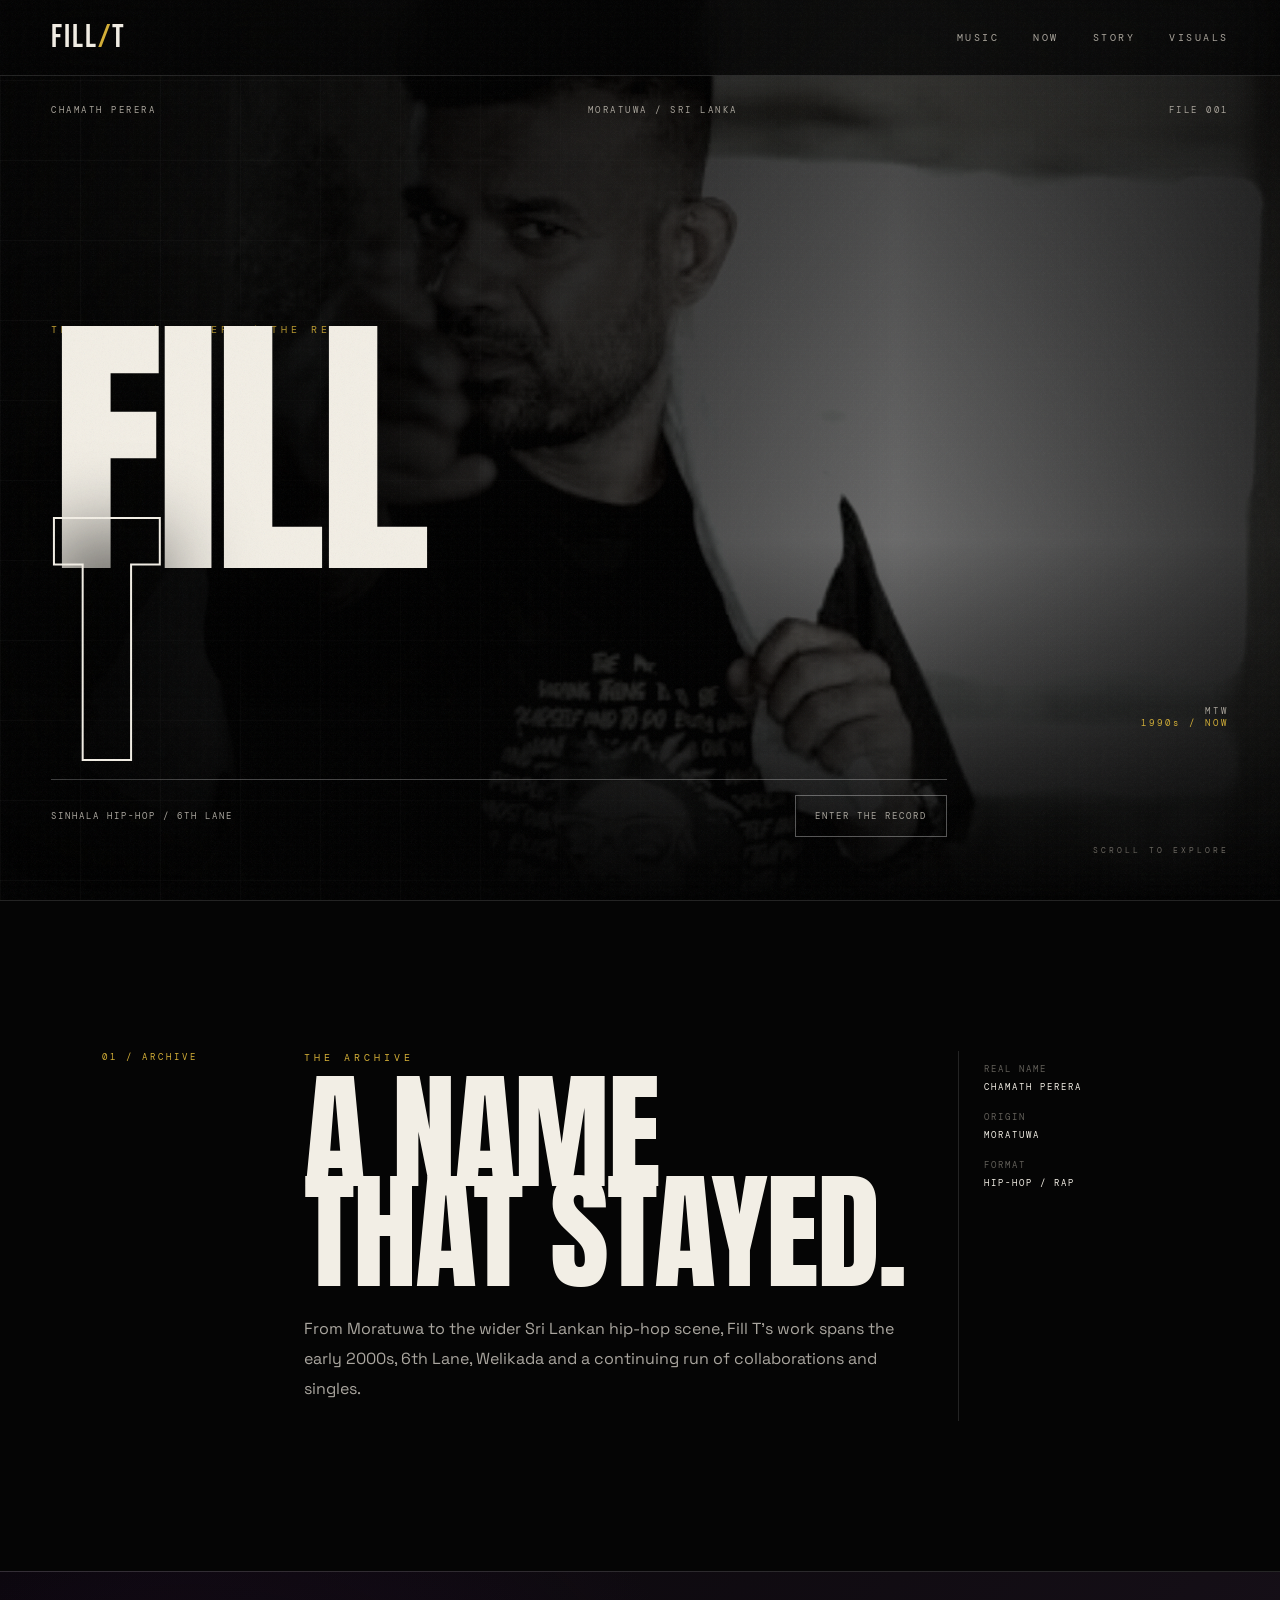
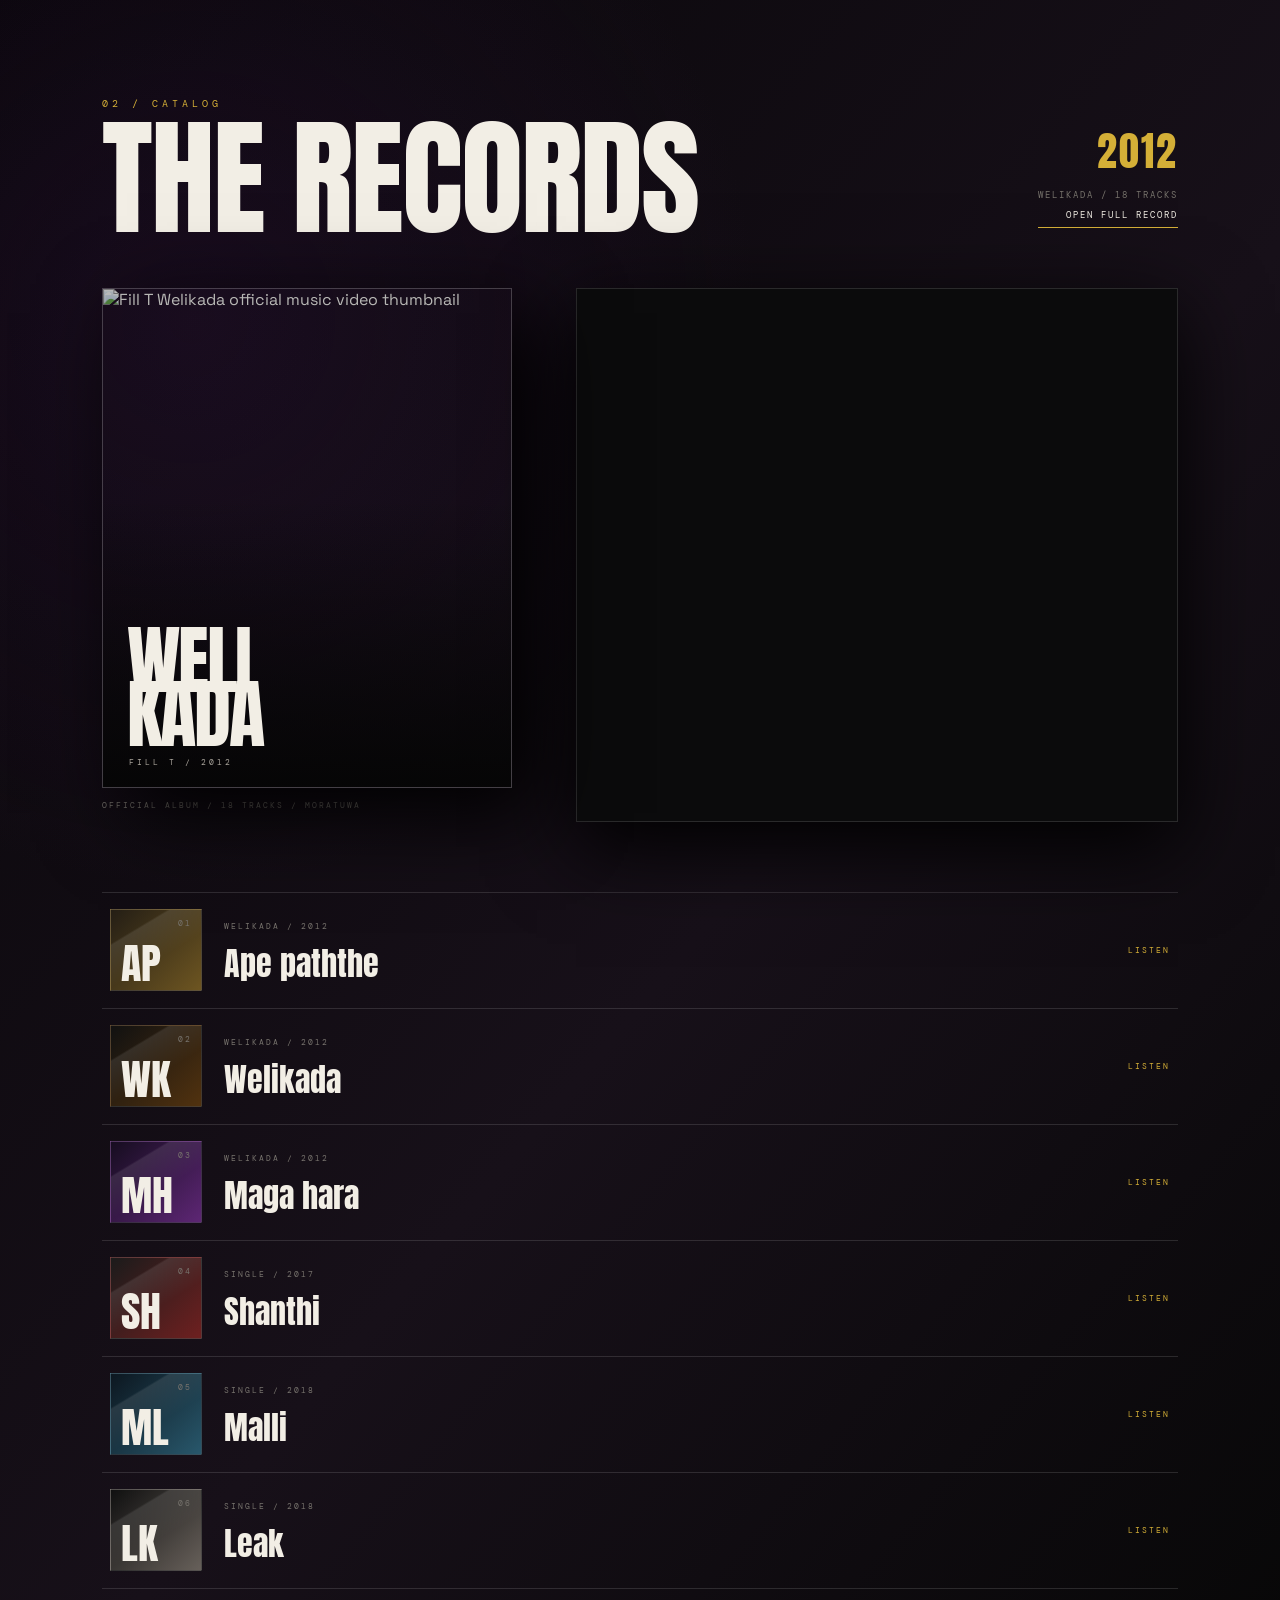
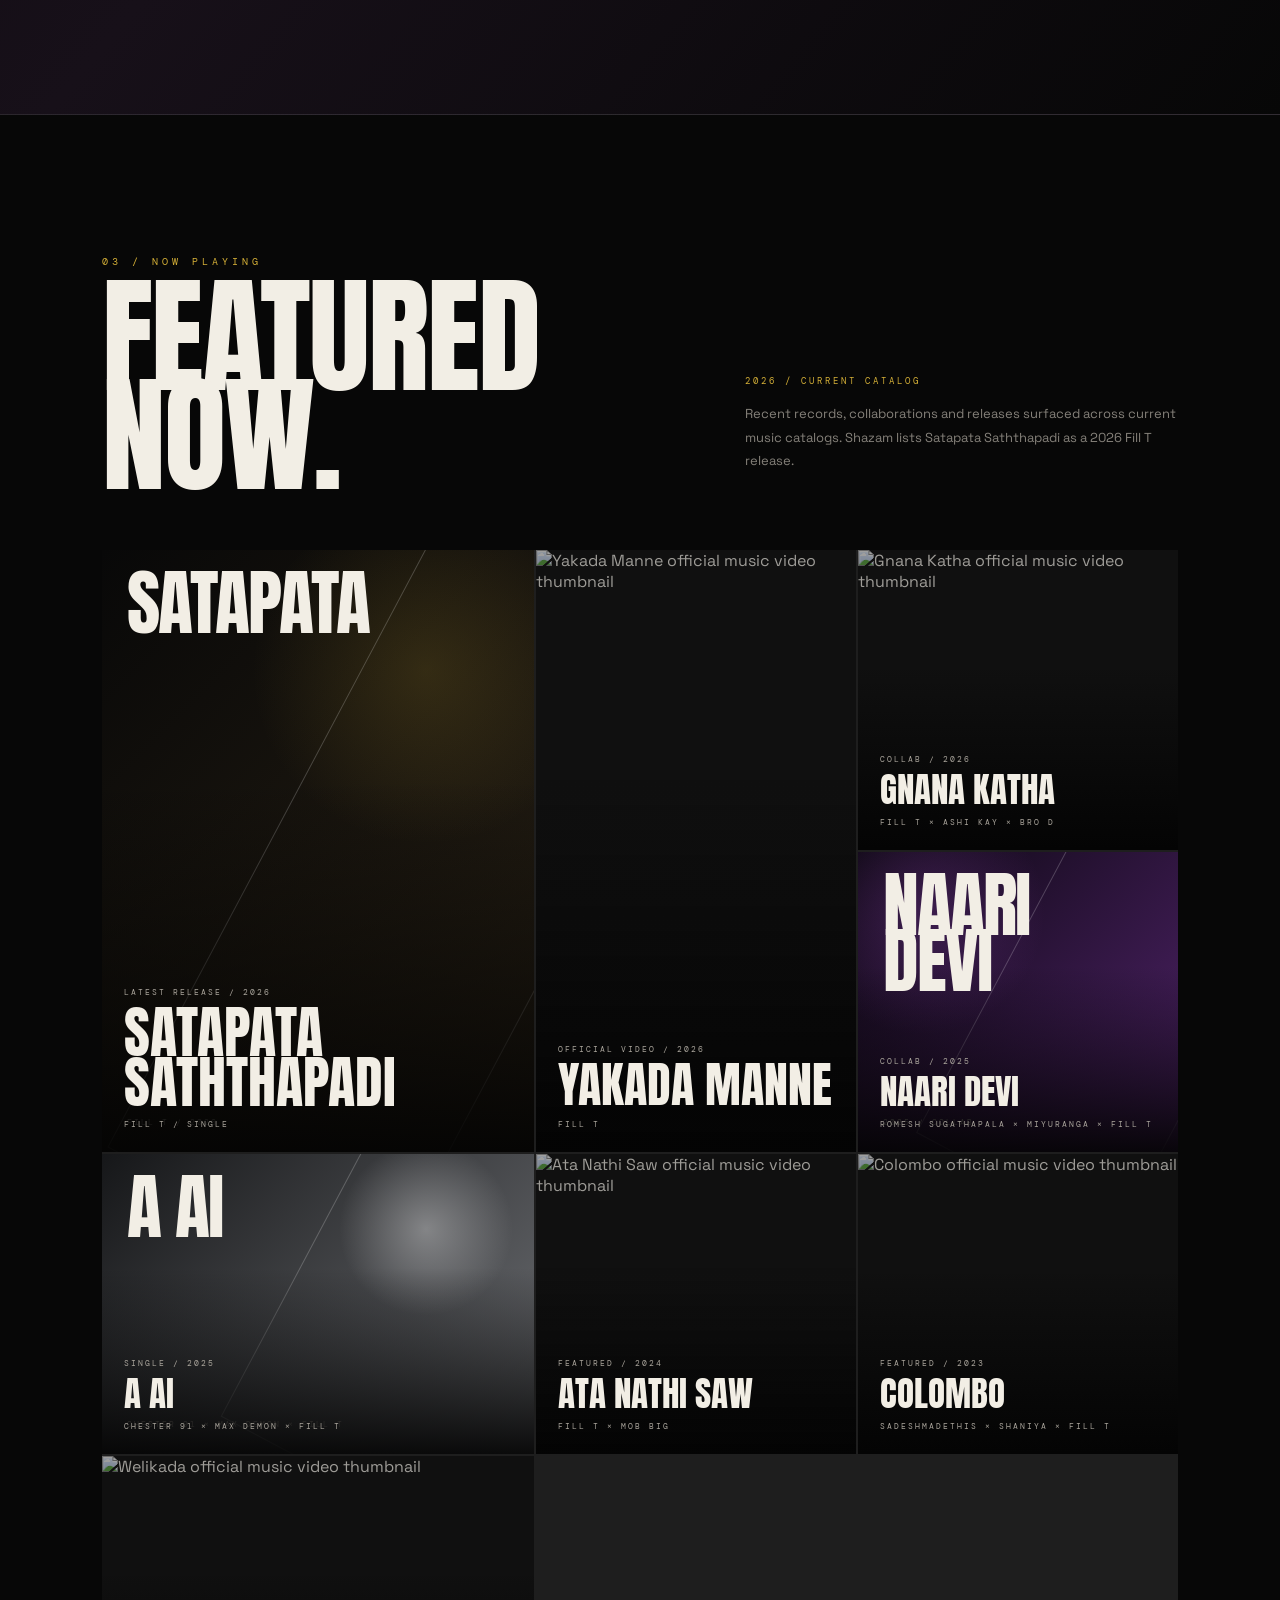
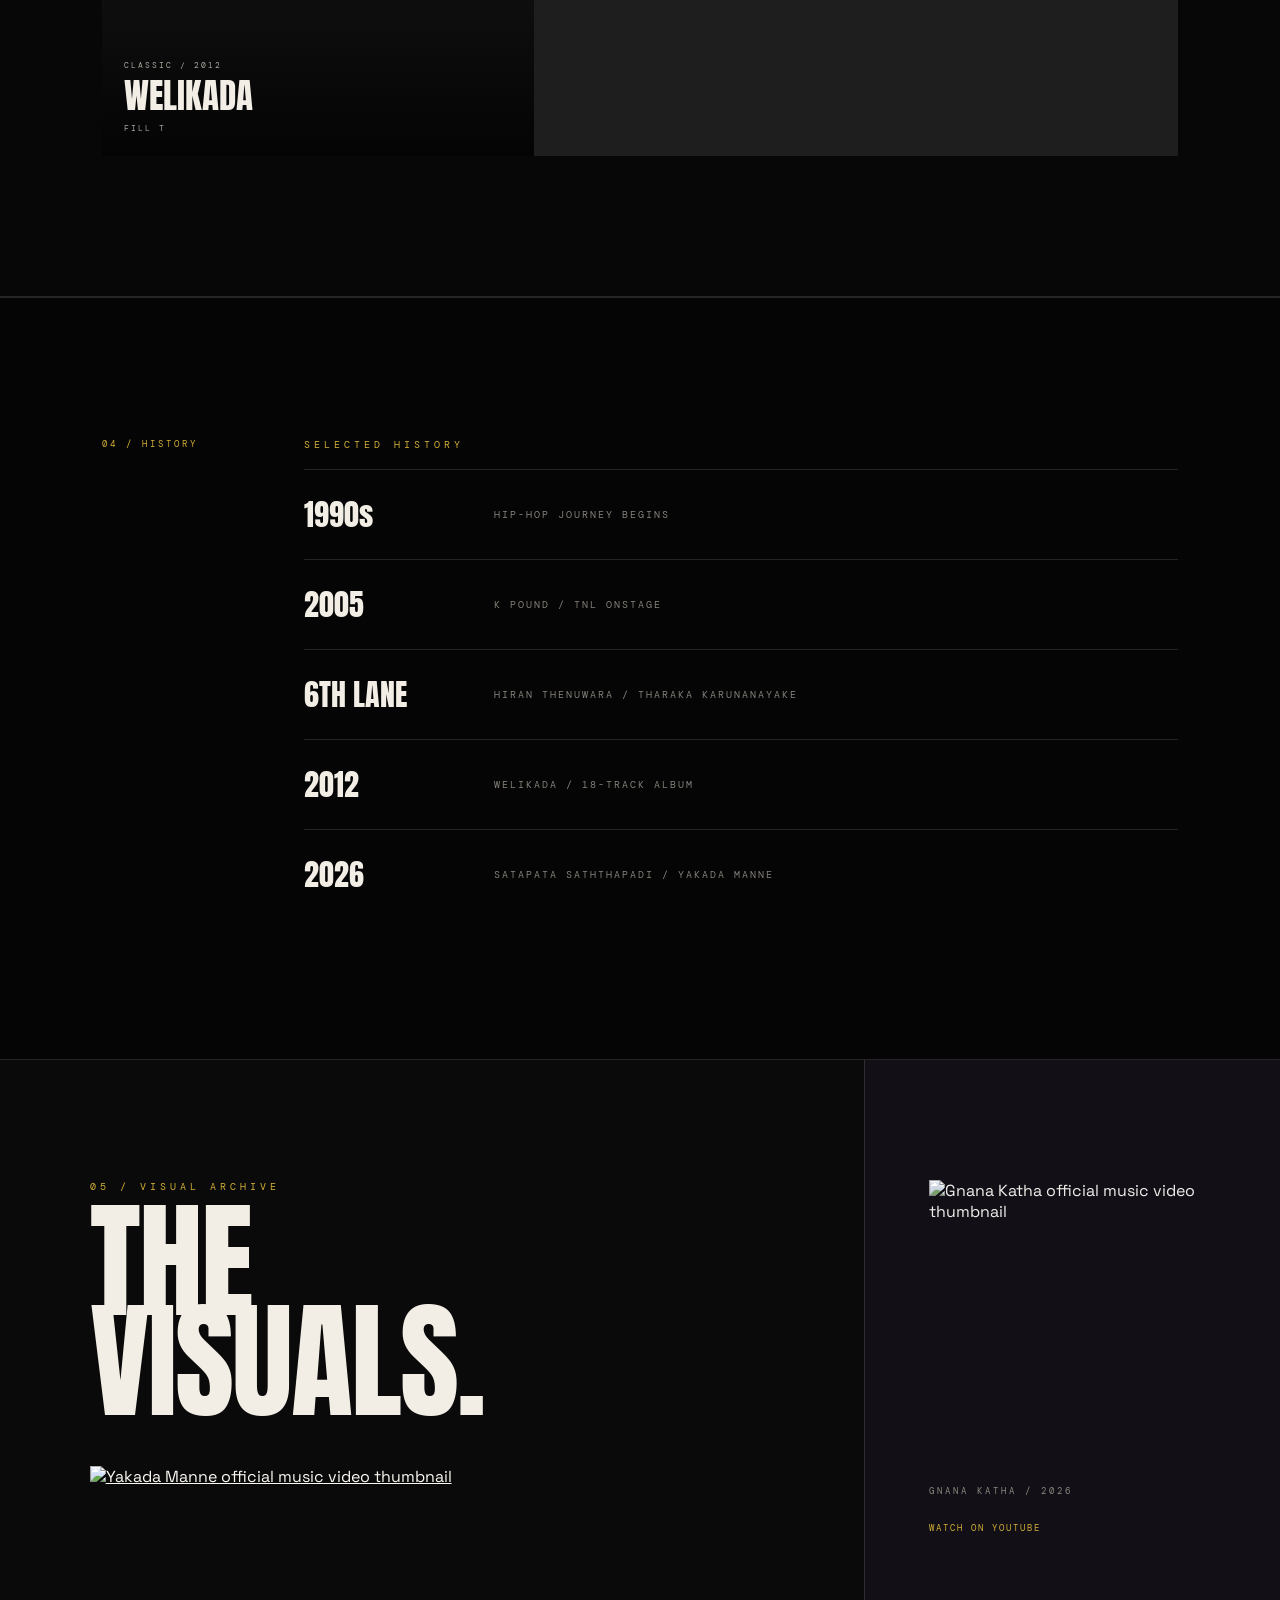
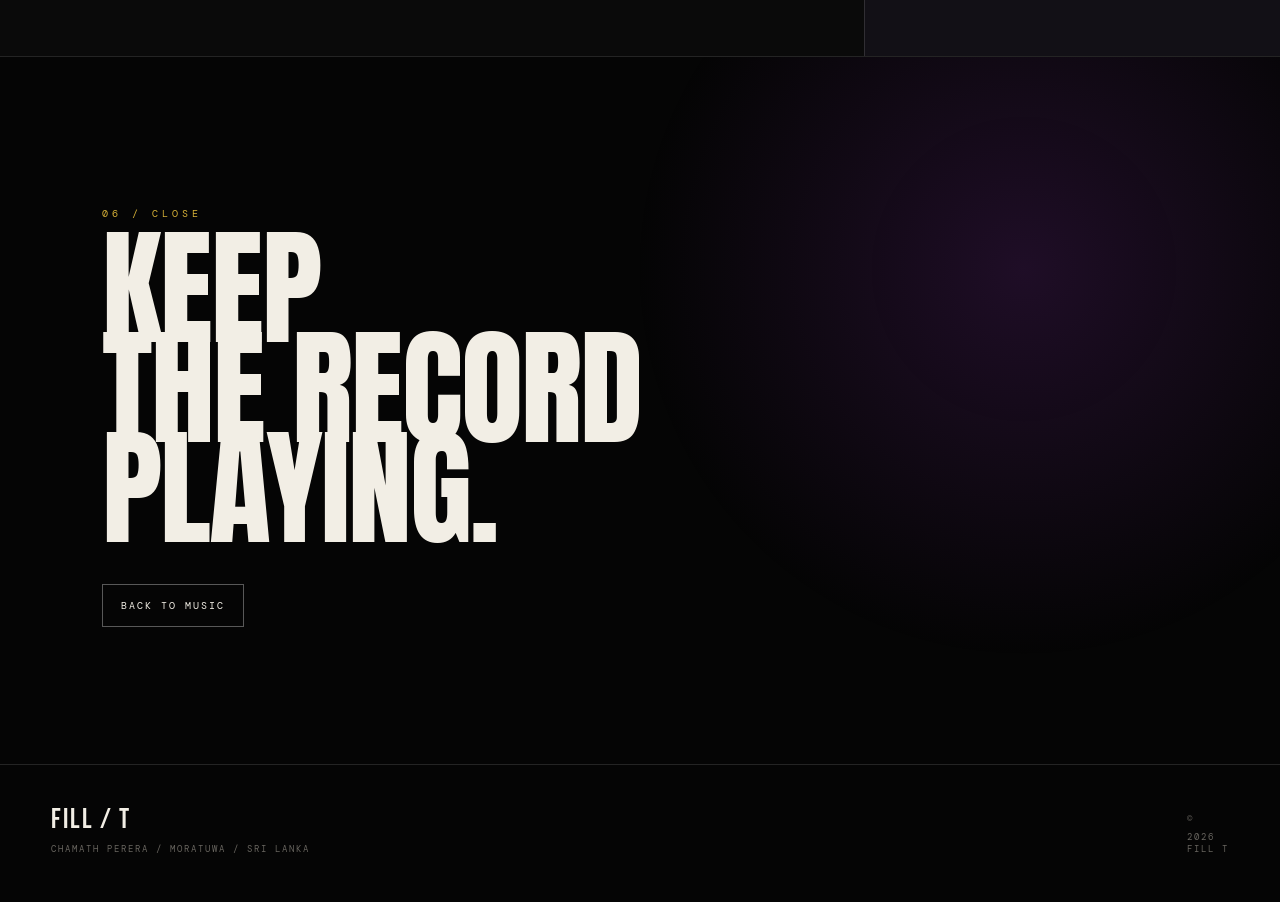
==== commit e3a524e4: "Replace Fill T homepage with expanded catalog and unique release artwork" ====
--- a/index.html
+++ b/index.html
@@ -1,27 +1,7 @@
-<!doctype html>
-<html lang="en">
-<head>
-<meta charset="utf-8"><meta name="viewport" content="width=device-width,initial-scale=1">
-<title>Fill T | Official</title>
-<meta name="description" content="Official website of Fill T, Sri Lankan hip-hop artist from Moratuwa. Music, featured records, latest releases and visuals.">
-<meta name="theme-color" content="#080808"><meta name="robots" content="index,follow">
-<link rel="canonical" href="https://alphaoshyy.github.io/fill-t-official/">
-<meta property="og:type" content="website"><meta property="og:title" content="Fill T | Official"><meta property="og:description" content="Fill T. Moratuwa. Sri Lankan hip-hop."><meta property="og:image" content="https://alphaoshyy.github.io/fill-t-official/assets/images/IMG_7851.jpeg">
-<link rel="preconnect" href="https://fonts.googleapis.com"><link rel="preconnect" href="https://fonts.gstatic.com" crossorigin>
-<link href="https://fonts.googleapis.com/css2?family=Anton&family=DM+Mono:wght@400;500&family=Space+Grotesk:wght@400;500;600;700&display=swap" rel="stylesheet">
-<link rel="stylesheet" href="assets/style.css">
-<script type="application/ld+json">{"@context":"https://schema.org","@type":"MusicGroup","name":"Fill T","alternateName":"Fill-T","genre":["Hip-Hop","Sinhala Rap"],"areaServed":"Sri Lanka","url":"https://alphaoshyy.github.io/fill-t-official/","sameAs":["https://open.spotify.com/album/0nnHktPdE4TPPbT7eFd7an"]}</script>
-</head>
-<body>
-<div class="grain"></div><div class="cursor"></div>
-<header class="topbar"><a class="wordmark" href="#top">FILL T</a><nav><a href="#music">MUSIC</a><a href="#featured">FEATURED</a><a href="#story">STORY</a><a href="#visuals">VISUALS</a></nav><button class="menu" aria-label="Open menu" aria-expanded="false">MENU</button></header>
-<main id="top">
-<section class="hero"><img src="assets/images/IMG_7851.jpeg" alt="Fill T portrait" class="hero-photo"><div class="hero-overlay"></div><div class="hero-top"><span>CHAMATH PERERA</span><span>MORATUWA / SRI LANKA</span><span>01 — 01</span></div><div class="hero-copy"><p>THE VOICE / THE ERA / THE RECORD</p><h1>FILL T</h1><div class="hero-bottom"><span>SINHALA HIP-HOP / 6TH LANE</span><a href="#music">ENTER THE RECORD</a></div></div><div class="hero-side">EST. MID 90s<br><b>MTW</b></div></section>
-<section class="intro" id="story"><div class="section-index">02</div><div class="intro-main"><p class="eyebrow">THE ARCHIVE</p><h2>A NAME THAT<br>STAYED.</h2><p>From Moratuwa to the wider Sri Lankan hip-hop scene, Fill T's work carries the sound of an era through records, collaborations and street-level storytelling.</p></div><div class="intro-note"><span>FILE NO.</span><strong>FT / 001</strong><span>LOCATION</span><strong>MORATUWA</strong><span>FORMAT</span><strong>HIP-HOP</strong></div></section>
-<section class="music" id="music"><div class="music-heading"><div><p class="eyebrow">03 / CATALOG</p><h2>THE RECORDS</h2></div><div class="album-meta"><strong>2012</strong><span>WELIKADA / 18 TRACKS</span><a href="https://open.spotify.com/album/0nnHktPdE4TPPbT7eFd7an" target="_blank" rel="noopener">OPEN FULL RECORD</a></div></div><div class="record-layout"><div class="cover-stack"><div class="cover-frame"><img src="https://i.ytimg.com/vi/w-GAaCP5c4I/maxresdefault.jpg" alt="Fill T Welikada official music video thumbnail" loading="lazy"><span>WELIKADA</span></div><div class="cover-label">OFFICIAL ALBUM / 2012</div></div><div class="player"><iframe src="https://open.spotify.com/embed/album/0nnHktPdE4TPPbT7eFd7an?utm_source=generator&theme=0" title="Welikada by Fill T on Spotify" loading="lazy" allow="autoplay; clipboard-write; encrypted-media; fullscreen; picture-in-picture"></iframe></div></div><div class="tracks" aria-label="Selected Fill T tracks"><a class="track" href="https://open.spotify.com/album/0nnHktPdE4TPPbT7eFd7an" target="_blank" rel="noopener"><img src="https://i.ytimg.com/vi/AnGiqeoVJxc/maxresdefault.jpg" alt="Ape paththe thumbnail"><span class="track-no">01</span><div><small>WELIKADA / 2012</small><h3>Ape paththe</h3></div><b>LISTEN</b></a><a class="track" href="https://open.spotify.com/track/3ehZQtwAu3AaRGl4RUCr9z" target="_blank" rel="noopener"><img src="https://i.ytimg.com/vi/w-GAaCP5c4I/maxresdefault.jpg" alt="Welikada thumbnail"><span class="track-no">02</span><div><small>WELIKADA / 2012</small><h3>Welikada</h3></div><b>LISTEN</b></a><a class="track" href="https://open.spotify.com/search/Fill%20T%20Maga%20Hara" target="_blank" rel="noopener"><img src="https://i.ytimg.com/vi/w-GAaCP5c4I/maxresdefault.jpg" alt="Maga hara thumbnail"><span class="track-no">03</span><div><small>WELIKADA / 2012</small><h3>Maga hara</h3></div><b>LISTEN</b></a><a class="track" href="https://open.spotify.com/search/Fill%20T%20Shanthi" target="_blank" rel="noopener"><img src="https://i.ytimg.com/vi/AnGiqeoVJxc/maxresdefault.jpg" alt="Shanthi thumbnail"><span class="track-no">04</span><div><small>CATALOG / 2017</small><h3>Shanthi</h3></div><b>LISTEN</b></a><a class="track" href="https://open.spotify.com/search/Fill%20T%20Malli" target="_blank" rel="noopener"><img src="https://i.ytimg.com/vi/AnGiqeoVJxc/maxresdefault.jpg" alt="Malli thumbnail"><span class="track-no">05</span><div><small>CATALOG / 2018</small><h3>Malli</h3></div><b>LISTEN</b></a><a class="track" href="https://open.spotify.com/search/Fill%20T%20Leak" target="_blank" rel="noopener"><img src="https://i.ytimg.com/vi/w-GAaCP5c4I/maxresdefault.jpg" alt="Leak thumbnail"><span class="track-no">06</span><div><small>CATALOG / 2018</small><h3>Leak</h3></div><b>LISTEN</b></a></div></section>
-<section class="featured" id="featured"><div class="featured-head"><div><p class="eyebrow">04 / CURRENT + FEATURED</p><h2>THE NEW<br>WAVE.</h2></div><p>Recent releases and collaborations connected to Fill T. Shazam currently lists Satapata Saththapadi as the latest release, while current catalogs also surface Gnana Katha and Yakada Manne.</p></div><div class="release-grid"><a class="release hero-release" href="https://www.youtube.com/watch?v=dZ5LxD1CPk4" target="_blank" rel="noopener"><img src="https://i.ytimg.com/vi/dZ5LxD1CPk4/maxresdefault.jpg" alt="Gnana Katha official music video thumbnail" loading="lazy"><div><small>FEATURED / 2026</small><h3>GNANA KATHA</h3><span>FILL T × ASHI KAY × BRO D</span></div></a><a class="release" href="https://www.youtube.com/watch?v=VubWirZSDcU" target="_blank" rel="noopener"><img src="https://i.ytimg.com/vi/VubWirZSDcU/maxresdefault.jpg" alt="Yakada Manne official music video thumbnail" loading="lazy"><div><small>LATEST VIDEO / 2026</small><h3>YAKADA MANNE</h3><span>FILL T</span></div></a><a class="release" href="https://www.youtube.com/watch?v=UDEUvj2hgMw" target="_blank" rel="noopener"><img src="https://i.ytimg.com/vi/UDEUvj2hgMw/maxresdefault.jpg" alt="Colombo official music video thumbnail" loading="lazy"><div><small>FEATURED / 2023</small><h3>COLOMBO</h3><span>SADESHMADETHIS × SHANIYA × FILL T</span></div></a><a class="release" href="https://www.youtube.com/watch?v=UUC5CbhleqQ" target="_blank" rel="noopener"><img src="https://i.ytimg.com/vi/UUC5CbhleqQ/maxresdefault.jpg" alt="Ata Nathi Saw official music video thumbnail" loading="lazy"><div><small>FEATURED / 2024</small><h3>ATA NATHI SAW</h3><span>FILL T × MOB BIG</span></div></a><a class="release text-release" href="https://music.apple.com/us/album/satapata-saththapadi-single/1890508209" target="_blank" rel="noopener"><div><small>LATEST RELEASE / 2026</small><h3>SATAPATA<br>SATHTHAPADI</h3><span>FILL T / SINGLE</span></div></a><a class="release text-release" href="https://music.apple.com/us/album/naari-devi-single/1830447742" target="_blank" rel="noopener"><div><small>COLLAB / 2025</small><h3>NAARI DEVI</h3><span>ROMESH SUGATHAPALA × MIYURANGA × FILL T</span></div></a></div></section>
-<section class="timeline"><div class="section-index">05</div><div><p class="eyebrow">SELECTED HISTORY</p><div class="timeline-row"><strong>1990s</strong><span>HIP-HOP JOURNEY BEGINS</span></div><div class="timeline-row"><strong>2005</strong><span>K POUND / TNL ONSTAGE</span></div><div class="timeline-row"><strong>6TH LANE</strong><span>HIRAN THENUWARA / THARAKA KARUNANAYAKE</span></div><div class="timeline-row"><strong>2012</strong><span>WELIKADA / 18-TRACK ALBUM</span></div></div></section>
-<section class="visuals" id="visuals"><div class="visual-main"><p class="eyebrow">06 / VISUAL</p><h2>WELIKADA<br>ON SCREEN.</h2><a href="https://www.youtube.com/watch?v=w-GAaCP5c4I" target="_blank" rel="noopener"><img src="https://i.ytimg.com/vi/w-GAaCP5c4I/maxresdefault.jpg" alt="Welikada official music video thumbnail"><span>WATCH OFFICIAL VIDEO</span></a></div><div class="visual-side"><img src="https://i.ytimg.com/vi/UDEUvj2hgMw/maxresdefault.jpg" alt="Colombo official music video thumbnail" loading="lazy"><p>COLOMBO / 2023</p><a href="https://www.youtube.com/watch?v=UDEUvj2hgMw" target="_blank" rel="noopener">WATCH ON YOUTUBE</a></div></section>
-<section class="contact"><p class="eyebrow">07 / CLOSE</p><h2>KEEP<br>THE RECORD<br>PLAYING.</h2><a href="#music">BACK TO MUSIC</a></section>
-</main><footer><div><strong>FILL T</strong><span>CHAMATH PERERA / MORATUWA / SRI LANKA</span></div><p>© <span id="year"></span> FILL T</p></footer><script src="assets/app.js"></script>
-</body></html>+<!doctype html><html lang="en"><head><meta charset="utf-8"><meta name="viewport" content="width=device-width,initial-scale=1"><title>Fill T | Official</title><meta name="description" content="Official website of Fill T. Moratuwa. Sri Lankan hip-hop, catalog, latest releases and visuals."><meta name="theme-color" content="#050505"><meta name="robots" content="index,follow"><link rel="canonical" href="https://alphaoshyy.github.io/fill-t-official/"><meta property="og:title" content="Fill T | Official"><meta property="og:description" content="Fill T. Moratuwa. Sri Lankan hip-hop."><meta property="og:image" content="https://alphaoshyy.github.io/fill-t-official/assets/images/IMG_7851.jpeg"><link rel="preconnect" href="https://fonts.googleapis.com"><link rel="preconnect" href="https://fonts.gstatic.com" crossorigin><link href="https://fonts.googleapis.com/css2?family=Anton&family=Bebas+Neue&family=DM+Mono:wght@400;500&family=Space+Grotesk:wght@400;500;600;700&display=swap" rel="stylesheet"><link rel="stylesheet" href="assets/style.css"></head><body><div class="noise"></div><div class="spotlight"></div><header class="topbar"><a class="wordmark" href="#top">FILL<span>/</span>T</a><nav><a href="#music">MUSIC</a><a href="#featured">NOW</a><a href="#story">STORY</a><a href="#visuals">VISUALS</a></nav><button class="menu" aria-label="Open menu" aria-expanded="false">MENU</button></header><main id="top">
+<section class="hero"><img src="assets/images/IMG_7851.jpeg" alt="Fill T portrait" class="hero-photo"><div class="hero-shade"></div><div class="hero-grid"></div><div class="hero-top"><span>CHAMATH PERERA</span><span>MORATUWA / SRI LANKA</span><span>FILE 001</span></div><div class="hero-copy"><p>THE VOICE / THE ERA / THE RECORD</p><h1>FILL<br><i>T</i></h1><div class="hero-bottom"><span>SINHALA HIP-HOP / 6TH LANE</span><a href="#music">ENTER THE RECORD</a></div></div><div class="hero-stamp">MTW<br><b>1990s / NOW</b></div><div class="hero-scroll">SCROLL TO EXPLORE</div></section>
+<section class="intro" id="story"><div class="section-index">01 / ARCHIVE</div><div class="intro-main"><p class="eyebrow">THE ARCHIVE</p><h2>A NAME<br>THAT STAYED.</h2><p>From Moratuwa to the wider Sri Lankan hip-hop scene, Fill T's work spans the early 2000s, 6th Lane, Welikada and a continuing run of collaborations and singles.</p></div><div class="intro-note"><span>REAL NAME</span><strong>CHAMATH PERERA</strong><span>ORIGIN</span><strong>MORATUWA</strong><span>FORMAT</span><strong>HIP-HOP / RAP</strong></div></section>
+<section class="music" id="music"><div class="music-heading"><div><p class="eyebrow">02 / CATALOG</p><h2>THE RECORDS</h2></div><div class="album-meta"><strong>2012</strong><span>WELIKADA / 18 TRACKS</span><a href="https://open.spotify.com/album/0nnHktPdE4TPPbT7eFd7an" target="_blank" rel="noopener">OPEN FULL RECORD</a></div></div><div class="record-layout"><div class="cover-stack"><div class="cover-frame"><img src="https://i.ytimg.com/vi/w-GAaCP5c4I/maxresdefault.jpg" alt="Fill T Welikada official music video thumbnail"><div class="cover-title">WELI<br>KADA</div><span>FILL T / 2012</span></div><div class="cover-label">OFFICIAL ALBUM / 18 TRACKS / MORATUWA</div></div><div class="player"><iframe src="https://open.spotify.com/embed/album/0nnHktPdE4TPPbT7eFd7an?utm_source=generator&theme=0" title="Welikada by Fill T on Spotify" loading="lazy" allow="autoplay; clipboard-write; encrypted-media; fullscreen; picture-in-picture"></iframe></div></div><div class="tracks"><a class="track track-a" href="https://open.spotify.com/album/0nnHktPdE4TPPbT7eFd7an" target="_blank" rel="noopener"><div class="track-art"><span>AP</span><small>01</small></div><div><small>WELIKADA / 2012</small><h3>Ape paththe</h3></div><b>LISTEN</b></a><a class="track track-b" href="https://open.spotify.com/track/3ehZQtwAu3AaRGl4RUCr9z" target="_blank" rel="noopener"><div class="track-art"><span>WK</span><small>02</small></div><div><small>WELIKADA / 2012</small><h3>Welikada</h3></div><b>LISTEN</b></a><a class="track track-c" href="https://open.spotify.com/search/Fill%20T%20Maga%20Hara" target="_blank" rel="noopener"><div class="track-art"><span>MH</span><small>03</small></div><div><small>WELIKADA / 2012</small><h3>Maga hara</h3></div><b>LISTEN</b></a><a class="track track-d" href="https://open.spotify.com/search/Fill%20T%20Shanthi" target="_blank" rel="noopener"><div class="track-art"><span>SH</span><small>04</small></div><div><small>SINGLE / 2017</small><h3>Shanthi</h3></div><b>LISTEN</b></a><a class="track track-e" href="https://open.spotify.com/search/Fill%20T%20Malli" target="_blank" rel="noopener"><div class="track-art"><span>ML</span><small>05</small></div><div><small>SINGLE / 2018</small><h3>Malli</h3></div><b>LISTEN</b></a><a class="track track-f" href="https://music.apple.com/us/album/leak-single/1568216226" target="_blank" rel="noopener"><div class="track-art"><span>LK</span><small>06</small></div><div><small>SINGLE / 2018</small><h3>Leak</h3></div><b>LISTEN</b></a></div></section>
+<section class="featured" id="featured"><div class="featured-head"><div><p class="eyebrow">03 / NOW PLAYING</p><h2>FEATURED<br>NOW.</h2></div><div class="now-copy"><span>2026 / CURRENT CATALOG</span><p>Recent records, collaborations and releases surfaced across current music catalogs. Shazam lists Satapata Saththapadi as a 2026 Fill T release.</p></div></div><div class="release-grid"><a class="release release-1" href="https://music.apple.com/us/album/satapata-saththapadi-single/1890508209" target="_blank" rel="noopener"><div class="release-art art-black"><span class="giant">SATAPATA</span><small>FILL T / 2026</small></div><div class="release-info"><small>LATEST RELEASE / 2026</small><h3>SATAPATA<br>SATHTHAPADI</h3><span>FILL T / SINGLE</span></div></a><a class="release release-2" href="https://www.youtube.com/watch?v=VubWirZSDcU" target="_blank" rel="noopener"><img src="https://i.ytimg.com/vi/VubWirZSDcU/maxresdefault.jpg" alt="Yakada Manne official music video thumbnail"><div class="release-info"><small>OFFICIAL VIDEO / 2026</small><h3>YAKADA MANNE</h3><span>FILL T</span></div></a><a class="release release-3" href="https://www.youtube.com/watch?v=dZ5LxD1CPk4" target="_blank" rel="noopener"><img src="https://i.ytimg.com/vi/dZ5LxD1CPk4/maxresdefault.jpg" alt="Gnana Katha official music video thumbnail"><div class="release-info"><small>COLLAB / 2026</small><h3>GNANA KATHA</h3><span>FILL T × ASHI KAY × BRO D</span></div></a><a class="release release-4" href="https://music.apple.com/us/album/naari-devi-single/1830447742" target="_blank" rel="noopener"><div class="release-art art-purple"><span class="giant">NAARI<br>DEVI</span><small>2025 / COLLAB</small></div><div class="release-info"><small>COLLAB / 2025</small><h3>NAARI DEVI</h3><span>ROMESH SUGATHAPALA × MIYURANGA × FILL T</span></div></a><a class="release release-5" href="https://music.apple.com/us/album/a-ai-single/1798662354" target="_blank" rel="noopener"><div class="release-art art-silver"><span class="giant">A AI</span><small>CHESTER 91 × MAX DEMON × FILL T</small></div><div class="release-info"><small>SINGLE / 2025</small><h3>A AI</h3><span>CHESTER 91 × MAX DEMON × FILL T</span></div></a><a class="release release-6" href="https://www.youtube.com/watch?v=UUC5CbhleqQ" target="_blank" rel="noopener"><img src="https://i.ytimg.com/vi/UUC5CbhleqQ/maxresdefault.jpg" alt="Ata Nathi Saw official music video thumbnail"><div class="release-info"><small>FEATURED / 2024</small><h3>ATA NATHI SAW</h3><span>FILL T × MOB BIG</span></div></a><a class="release release-7" href="https://www.youtube.com/watch?v=UDEUvj2hgMw" target="_blank" rel="noopener"><img src="https://i.ytimg.com/vi/UDEUvj2hgMw/maxresdefault.jpg" alt="Colombo official music video thumbnail"><div class="release-info"><small>FEATURED / 2023</small><h3>COLOMBO</h3><span>SADESHMADETHIS × SHANIYA × FILL T</span></div></a><a class="release release-8" href="https://www.youtube.com/watch?v=w-GAaCP5c4I" target="_blank" rel="noopener"><img src="https://i.ytimg.com/vi/w-GAaCP5c4I/maxresdefault.jpg" alt="Welikada official music video thumbnail"><div class="release-info"><small>CLASSIC / 2012</small><h3>WELIKADA</h3><span>FILL T</span></div></a></div></section>
+<section class="timeline"><div class="section-index">04 / HISTORY</div><div><p class="eyebrow">SELECTED HISTORY</p><div class="timeline-row"><strong>1990s</strong><span>HIP-HOP JOURNEY BEGINS</span></div><div class="timeline-row"><strong>2005</strong><span>K POUND / TNL ONSTAGE</span></div><div class="timeline-row"><strong>6TH LANE</strong><span>HIRAN THENUWARA / THARAKA KARUNANAYAKE</span></div><div class="timeline-row"><strong>2012</strong><span>WELIKADA / 18-TRACK ALBUM</span></div><div class="timeline-row"><strong>2026</strong><span>SATAPATA SATHTHAPADI / YAKADA MANNE</span></div></div></section>
+<section class="visuals" id="visuals"><div class="visual-main"><p class="eyebrow">05 / VISUAL ARCHIVE</p><h2>THE<br>VISUALS.</h2><a href="https://www.youtube.com/watch?v=VubWirZSDcU" target="_blank" rel="noopener"><img src="https://i.ytimg.com/vi/VubWirZSDcU/maxresdefault.jpg" alt="Yakada Manne official music video thumbnail"><span>WATCH YAKADA MANNE</span></a></div><div class="visual-side"><img src="https://i.ytimg.com/vi/dZ5LxD1CPk4/maxresdefault.jpg" alt="Gnana Katha official music video thumbnail"><p>GNANA KATHA / 2026</p><a href="https://www.youtube.com/watch?v=dZ5LxD1CPk4" target="_blank" rel="noopener">WATCH ON YOUTUBE</a></div></section><section class="contact"><p class="eyebrow">06 / CLOSE</p><h2>KEEP<br>THE RECORD<br>PLAYING.</h2><a href="#music">BACK TO MUSIC</a></section></main><footer><div><strong>FILL / T</strong><span>CHAMATH PERERA / MORATUWA / SRI LANKA</span></div><p>© <span id="year"></span> FILL T</p></footer><script src="assets/app.js"></script></body></html>
--- a/assets/style.css
+++ b/assets/style.css
@@ -1 +1 @@
-:root{--black:#070707;--paper:#eee9df;--muted:#85827b;--gold:#d0a947;--violet:#321b46;--line:#ffffff20}*{box-sizing:border-box}html{scroll-behavior:smooth}body{margin:0;background:var(--black);color:var(--paper);font-family:'Space Grotesk',sans-serif;overflow-x:hidden}a{color:inherit}.grain{position:fixed;inset:0;z-index:100;pointer-events:none;opacity:.045;background-image:url("data:image/svg+xml,%3Csvg xmlns='http://www.w3.org/2000/svg' width='180' height='180'%3E%3Cfilter id='n'%3E%3CfeTurbulence baseFrequency='.8' numOctaves='4' stitchTiles='stitch'/%3E%3C/filter%3E%3Crect width='100%25' height='100%25' filter='url(%23n)'/%3E%3C/svg%3E")}.cursor{position:fixed;width:260px;height:260px;border-radius:50%;background:#5a2c7018;filter:blur(55px);pointer-events:none;z-index:-1}.topbar{position:fixed;z-index:90;top:0;left:0;right:0;height:72px;padding:0 4vw;display:flex;align-items:center;justify-content:space-between;border-bottom:1px solid var(--line);background:#070707bd;backdrop-filter:blur(18px)}.wordmark{font:27px Anton;text-decoration:none;letter-spacing:1px}.topbar nav{display:flex;gap:30px}.topbar nav a,.menu{font:10px 'DM Mono',monospace;letter-spacing:2px;text-decoration:none;color:#aaa59c;background:none;border:0}.topbar nav a:hover{color:var(--gold)}.menu{display:none;color:var(--paper)}.hero{height:100svh;min-height:680px;position:relative;overflow:hidden;background:#050505}.hero-photo{position:absolute;width:100%;height:100%;inset:0;object-fit:cover;object-position:center 28%;filter:grayscale(.75) contrast(1.18) brightness(.58);animation:zoom 13s ease-out both}.hero-overlay{position:absolute;inset:0;background:linear-gradient(90deg,#050505ef 0%,#0505057d 38%,#05050508 72%,#050505aa),linear-gradient(0deg,#050505 0%,transparent 38%,#05050575)}.hero-top{position:absolute;top:100px;left:4vw;right:4vw;display:flex;justify-content:space-between;color:#b2aea5;font:9px 'DM Mono';letter-spacing:2px}.hero-copy{position:absolute;left:4vw;right:4vw;bottom:8vh}.hero-copy>p,.eyebrow{margin:0 0 18px;color:var(--gold);font:10px 'DM Mono';letter-spacing:4px}.hero h1{font:clamp(105px,20vw,290px)/.75 Anton;margin:0;letter-spacing:-4px;white-space:nowrap;text-shadow:0 20px 80px #000}.hero-bottom{max-width:920px;margin-top:35px;padding-top:14px;border-top:1px solid #ffffff45;display:flex;justify-content:space-between;align-items:center;color:#aaa69e;font:9px 'DM Mono';letter-spacing:2px}.hero-bottom a{padding:13px 17px;border:1px solid #ffffff55;text-decoration:none;transition:.25s}.hero-bottom a:hover{background:var(--gold);border-color:var(--gold);color:#070707}.hero-side{position:absolute;right:4vw;bottom:20vh;writing-mode:vertical-rl;color:#aaa59c;font:9px 'DM Mono';letter-spacing:3px;text-align:center}.hero-side b{color:var(--gold);font-weight:400;margin-top:8px}.intro,.timeline{display:grid;grid-template-columns:90px 1fr 190px;gap:5vw;padding:145px 8vw;border-top:1px solid var(--line)}.section-index{font:10px 'DM Mono';color:var(--gold);letter-spacing:3px}.intro-main h2,.music-heading h2,.visual-main h2,.contact h2,.featured-head h2{font:clamp(70px,10vw,145px)/.8 Anton;margin:0 0 30px;letter-spacing:-2px}.intro-main>p:last-child{max-width:650px;color:#aaa69f;font-size:16px;line-height:1.9}.intro-note{border-left:1px solid var(--line);padding-left:25px;display:grid;align-content:start;gap:6px;font:9px 'DM Mono';letter-spacing:2px}.intro-note span{color:#66635e;margin-top:12px}.intro-note strong{font-weight:400;color:var(--paper)}.music{padding:110px 8vw;background:linear-gradient(130deg,#0b090c,#171019 60%,#090909);border-top:1px solid var(--line);border-bottom:1px solid var(--line)}.music-heading{display:flex;justify-content:space-between;align-items:end;margin-bottom:55px}.music-heading h2{margin:0}.album-meta{display:grid;gap:8px;text-align:right;font:9px 'DM Mono';letter-spacing:2px}.album-meta strong{font:36px Anton;color:var(--gold)}.album-meta span{color:#77736c}.album-meta a{margin-top:8px;text-decoration:none;color:var(--paper);border-bottom:1px solid var(--gold);padding-bottom:6px}.record-layout{display:grid;grid-template-columns:370px 1fr;gap:5vw}.cover-stack{position:relative}.cover-frame{height:450px;position:relative;overflow:hidden;border:1px solid var(--line)}.cover-frame img{width:100%;height:100%;object-fit:cover;filter:contrast(1.12) saturate(.7) brightness(.75)}.cover-frame:after{content:"";position:absolute;inset:0;background:linear-gradient(0deg,#050505ee,transparent 55%)}.cover-frame span{position:absolute;z-index:2;left:25px;bottom:22px;font:58px Anton;letter-spacing:1px}.cover-label{padding:12px 0;color:#77736d;font:8px 'DM Mono';letter-spacing:2px}.player{min-height:450px;border:1px solid var(--line);background:#0c0c0d}.player iframe{display:block;width:100%;height:450px;border:0}.tracks{margin-top:65px;border-top:1px solid var(--line)}.track{min-height:108px;display:grid;grid-template-columns:92px 50px 1fr auto;gap:18px;align-items:center;border-bottom:1px solid var(--line);text-decoration:none;padding:10px 8px;transition:.25s}.track:hover{background:#ffffff07;padding-left:16px}.track img{width:92px;height:72px;object-fit:cover;filter:grayscale(.65) contrast(1.12);transition:.3s}.track:hover img{filter:grayscale(0) contrast(1.05);transform:scale(1.04)}.track-no{font:10px 'DM Mono';color:#65625c}.track small{font:8px 'DM Mono';letter-spacing:2px;color:#77736d}.track h3{font:28px Anton;margin:5px 0 0;font-weight:400}.track b{font:8px 'DM Mono';letter-spacing:2px;color:var(--gold);font-weight:400}.featured{padding:130px 8vw;background:#090909;border-bottom:1px solid var(--line)}.featured-head{display:grid;grid-template-columns:1fr .75fr;gap:7vw;align-items:end;margin-bottom:60px}.featured-head h2{margin:0}.featured-head>p{max-width:520px;color:#8e8a82;font-size:13px;line-height:1.8}.release-grid{display:grid;grid-template-columns:1.4fr 1fr 1fr;grid-auto-rows:300px;gap:1px;background:var(--line)}.release{position:relative;display:block;overflow:hidden;background:#111;text-decoration:none}.release img{width:100%;height:100%;object-fit:cover;filter:grayscale(.35) contrast(1.1) brightness(.68);transition:.5s}.release:hover img{transform:scale(1.05);filter:grayscale(0) contrast(1.05) brightness(.8)}.release:after{content:"";position:absolute;inset:0;background:linear-gradient(0deg,#050505e8,transparent 62%)}.release>div{position:absolute;z-index:2;left:22px;right:18px;bottom:20px}.release small,.release span{font:8px 'DM Mono';letter-spacing:2px;color:#aaa59c}.release h3{font:34px Anton;margin:6px 0 3px;line-height:.9}.hero-release{grid-row:span 2}.hero-release h3{font-size:52px}.text-release{padding:25px;background:linear-gradient(145deg,#19131e,#0c0c0c)}.text-release:after{background:radial-gradient(circle at 80% 20%,#6c367d44,transparent 40%)}.text-release>div{top:25px;bottom:auto}.text-release h3{font-size:46px}.timeline{grid-template-columns:90px 1fr;padding-top:130px;padding-bottom:130px}.timeline-row{display:grid;grid-template-columns:180px 1fr;padding:20px 0;border-top:1px solid var(--line);font:10px 'DM Mono';letter-spacing:2px}.timeline-row strong{font:27px Anton;letter-spacing:0;font-weight:400}.timeline-row span{color:#85817a;align-self:center}.visuals{display:grid;grid-template-columns:1.35fr .65fr;border-top:1px solid var(--line)}.visual-main{padding:110px 7vw;background:#0b0b0b}.visual-main>a{display:block;position:relative;margin-top:50px;overflow:hidden}.visual-main img{width:100%;display:block;filter:grayscale(.35) contrast(1.1);transition:.5s}.visual-main a:hover img{transform:scale(1.03);filter:grayscale(0)}.visual-main a span{position:absolute;left:25px;bottom:22px;font:10px 'DM Mono';letter-spacing:2px;background:#070707dd;padding:13px}.visual-side{padding:110px 5vw;border-left:1px solid var(--line);background:#111015}.visual-side img{width:100%;aspect-ratio:1/1;object-fit:cover;filter:grayscale(.7);display:block}.visual-side p{font:9px 'DM Mono';letter-spacing:3px;color:#8b877f;margin:18px 0}.visual-side a{font:9px 'DM Mono';letter-spacing:2px;color:var(--gold);text-decoration:none}.contact{min-height:70vh;padding:140px 8vw;border-top:1px solid var(--line);background:radial-gradient(circle at 80% 30%,#3b1c4b44,transparent 35%)}.contact h2{margin-bottom:55px}.contact>a{font:10px 'DM Mono';letter-spacing:2px;text-decoration:none;border:1px solid #ffffff55;padding:14px 18px}.contact>a:hover{background:var(--gold);color:#070707;border-color:var(--gold)}footer{display:flex;justify-content:space-between;padding:35px 4vw;border-top:1px solid var(--line);color:#68655f;font:9px 'DM Mono';letter-spacing:2px}footer strong{display:block;color:var(--paper);font:25px Anton;letter-spacing:1px}footer span{display:block;margin-top:7px}footer p{align-self:end}@keyframes zoom{from{transform:scale(1.12)}to{transform:scale(1.04)}}@media(max-width:850px){.topbar nav{display:none;position:absolute;top:72px;left:4vw;right:4vw;padding:22px;background:#0b0b0bf5;border:1px solid var(--line);flex-direction:column;gap:20px}.topbar nav.open{display:flex}.menu{display:block}.hero{min-height:650px}.hero-top span:nth-child(3){display:none}.hero h1{font-size:clamp(78px,21vw,155px);letter-spacing:-2px}.hero-bottom{display:block;line-height:1.8}.hero-bottom a{display:inline-block;margin-top:14px}.hero-side{display:none}.intro,.timeline{grid-template-columns:30px 1fr;padding:95px 7vw}.intro-note{display:none}.music{padding:80px 7vw}.music-heading{display:block}.album-meta{text-align:left;margin-top:25px}.record-layout{grid-template-columns:1fr}.cover-frame{height:360px}.player,.player iframe{min-height:390px;height:390px}.tracks{margin-top:45px}.track{grid-template-columns:62px 30px 1fr auto;gap:10px}.track img{width:62px;height:62px}.track h3{font-size:22px}.track b{font-size:7px}.featured{padding:90px 7vw}.featured-head{grid-template-columns:1fr;gap:20px;margin-bottom:40px}.release-grid{grid-template-columns:1fr;grid-auto-rows:280px}.hero-release{grid-row:span 1}.hero-release h3{font-size:40px}.text-release h3{font-size:38px}.timeline-row{grid-template-columns:105px 1fr;gap:12px}.timeline-row strong{font-size:22px}.visuals{grid-template-columns:1fr}.visual-side{border-left:0;border-top:1px solid var(--line);padding:75px 7vw}.visual-main{padding:85px 7vw}.contact{padding:100px 7vw;min-height:65vh}.contact h2{font-size:clamp(65px,18vw,120px)}footer{display:block}footer p{margin-top:25px}}
+:root{--bg:#050505;--paper:#f2eee5;--muted:#89847b;--gold:#d4af37;--purple:#3b1558;--line:#ffffff20;--red:#9e2626}*{box-sizing:border-box}html{scroll-behavior:smooth}body{margin:0;background:var(--bg);color:var(--paper);font-family:'Space Grotesk',sans-serif;overflow-x:hidden}a{color:inherit}.noise{position:fixed;inset:0;z-index:100;pointer-events:none;opacity:.055;background-image:url("data:image/svg+xml,%3Csvg xmlns='http://www.w3.org/2000/svg' width='180' height='180'%3E%3Cfilter id='n'%3E%3CfeTurbulence baseFrequency='.9' numOctaves='4' stitchTiles='stitch'/%3E%3C/filter%3E%3Crect width='100%25' height='100%25' filter='url(%23n)'/%3E%3C/svg%3E")}.spotlight{position:fixed;width:420px;height:420px;left:50%;top:45%;transform:translate(-50%,-50%);background:#51206918;filter:blur(70px);pointer-events:none;z-index:-1}.topbar{position:fixed;z-index:90;top:0;left:0;right:0;height:76px;padding:0 4vw;display:flex;align-items:center;justify-content:space-between;border-bottom:1px solid var(--line);background:#050505c9;backdrop-filter:blur(20px)}.wordmark{font:32px/1 'Bebas Neue',sans-serif;letter-spacing:2px;text-decoration:none}.wordmark span{color:var(--gold)}.topbar nav{display:flex;gap:34px}.topbar nav a,.menu{font:10px 'DM Mono',monospace;letter-spacing:2.5px;text-decoration:none;color:#aaa59c;background:none;border:0;transition:.25s}.topbar nav a:hover{color:var(--gold)}.menu{display:none;color:var(--paper)}.hero{height:100svh;min-height:680px;position:relative;overflow:hidden;background:#020202}.hero-photo{position:absolute;inset:0;width:100%;height:100%;object-fit:cover;object-position:center 27%;filter:grayscale(.82) contrast(1.28) brightness(.48);animation:zoom 15s ease-out both}.hero-shade{position:absolute;inset:0;background:linear-gradient(90deg,#020202f5 0%,#020202b2 35%,#02020220 70%,#020202a0),linear-gradient(0deg,#020202 0%,transparent 40%,#02020278)}.hero-grid{position:absolute;inset:0;background-image:linear-gradient(#ffffff08 1px,transparent 1px),linear-gradient(90deg,#ffffff08 1px,transparent 1px);background-size:80px 80px;mask-image:linear-gradient(90deg,#000,transparent 75%)}.hero-top{position:absolute;top:104px;left:4vw;right:4vw;display:flex;justify-content:space-between;color:#aaa59c;font:9px 'DM Mono';letter-spacing:2.5px}.hero-copy{position:absolute;left:4vw;bottom:7vh}.hero-copy>p,.eyebrow{margin:0 0 18px;color:var(--gold);font:10px 'DM Mono';letter-spacing:4px}.hero h1{font:clamp(150px,22vw,330px)/.68 Anton;margin:0;letter-spacing:-7px;text-shadow:0 30px 90px #000}.hero h1 i{font-style:normal;color:transparent;-webkit-text-stroke:2px var(--paper)}.hero-bottom{width:min(900px,70vw);margin-top:42px;padding-top:15px;border-top:1px solid #ffffff45;display:flex;justify-content:space-between;align-items:center;color:#aaa69e;font:9px 'DM Mono';letter-spacing:2px}.hero-bottom a{padding:14px 19px;border:1px solid #ffffff55;text-decoration:none;transition:.25s}.hero-bottom a:hover{background:var(--gold);border-color:var(--gold);color:#070707}.hero-stamp{position:absolute;right:4vw;bottom:19vh;color:#aaa59c;font:9px 'DM Mono';letter-spacing:3px;text-align:right}.hero-stamp b{color:var(--gold);font-weight:400}.hero-scroll{position:absolute;right:4vw;bottom:5vh;color:#69655e;font:8px 'DM Mono';letter-spacing:3px}.intro,.timeline{display:grid;grid-template-columns:150px 1fr 220px;gap:4vw;padding:150px 8vw;border-top:1px solid var(--line)}.section-index{font:9px 'DM Mono';color:var(--gold);letter-spacing:3px}.intro-main h2,.music-heading h2,.visual-main h2,.contact h2,.featured-head h2{font:clamp(76px,10vw,150px)/.78 Anton;margin:0 0 32px;letter-spacing:-2px}.intro-main>p:last-child{max-width:650px;color:#aaa69f;font-size:16px;line-height:1.9}.intro-note{border-left:1px solid var(--line);padding-left:25px;display:grid;align-content:start;gap:6px;font:9px 'DM Mono';letter-spacing:2px}.intro-note span{color:#625f59;margin-top:12px}.intro-note strong{font-weight:400}.music{padding:125px 8vw;background:radial-gradient(circle at 15% 20%,#31134055,transparent 32%),linear-gradient(130deg,#080609,#171019 55%,#070707);border-top:1px solid var(--line);border-bottom:1px solid var(--line)}.music-heading{display:flex;justify-content:space-between;align-items:end;margin-bottom:60px}.music-heading h2{margin:0}.album-meta{display:grid;gap:8px;text-align:right;font:9px 'DM Mono';letter-spacing:2px}.album-meta strong{font:40px Anton;color:var(--gold)}.album-meta span{color:#77736c}.album-meta a{text-decoration:none;color:var(--paper);border-bottom:1px solid var(--gold);padding-bottom:6px}.record-layout{display:grid;grid-template-columns:410px 1fr;gap:5vw}.cover-frame{height:500px;position:relative;overflow:hidden;border:1px solid #ffffff35;box-shadow:25px 25px 80px #000}.cover-frame img{width:100%;height:100%;object-fit:cover;filter:contrast(1.2) saturate(.65) brightness(.72)}.cover-frame:after{content:"";position:absolute;inset:0;background:linear-gradient(0deg,#050505f5,transparent 58%)}.cover-title{position:absolute;z-index:2;left:24px;bottom:45px;font:75px/.72 Anton;letter-spacing:-2px}.cover-frame>span{position:absolute;z-index:2;left:26px;bottom:20px;color:#aaa59c;font:8px 'DM Mono';letter-spacing:3px}.cover-label{padding:12px 0;color:#77736d;font:8px 'DM Mono';letter-spacing:2px}.player{min-height:500px;border:1px solid var(--line);background:#0b0b0c;box-shadow:0 25px 80px #000}.player iframe{display:block;width:100%;height:500px;border:0}.tracks{margin-top:70px;border-top:1px solid var(--line)}.track{min-height:116px;display:grid;grid-template-columns:92px 1fr auto;gap:22px;align-items:center;border-bottom:1px solid var(--line);text-decoration:none;padding:12px 8px;transition:.3s}.track:hover{background:#ffffff08;padding-left:18px}.track-art{width:92px;height:82px;position:relative;overflow:hidden;display:flex;align-items:end;padding:10px;background:#171717;border:1px solid #ffffff20}.track-art:before{content:"";position:absolute;inset:-30%;background:linear-gradient(135deg,transparent 35%,#ffffff18 36%,transparent 55%);transform:rotate(14deg)}.track-art span{position:relative;font:42px/.8 Anton;z-index:1}.track-art small{position:absolute;top:8px;right:9px;font:8px 'DM Mono';color:#aaa}.track-a .track-art{background:linear-gradient(135deg,#241e15,#6d5521)}.track-b .track-art{background:linear-gradient(135deg,#111,#51320f)}.track-c .track-art{background:linear-gradient(135deg,#160d20,#5d2674)}.track-d .track-art{background:linear-gradient(135deg,#1b1b1b,#6e2020)}.track-e .track-art{background:linear-gradient(135deg,#0c1720,#28576b)}.track-f .track-art{background:linear-gradient(135deg,#101010,#67605a)}.track small{font:8px 'DM Mono';letter-spacing:2px;color:#77736d}.track h3{font:32px Anton;margin:5px 0 0;font-weight:400}.track b{font:8px 'DM Mono';letter-spacing:2px;color:var(--gold);font-weight:400}.featured{padding:140px 8vw;background:#070707;border-bottom:1px solid var(--line)}.featured-head{display:grid;grid-template-columns:1fr .8fr;gap:8vw;align-items:end;margin-bottom:65px}.featured-head h2{margin:0}.now-copy>span{font:9px 'DM Mono';letter-spacing:3px;color:var(--gold)}.now-copy p{color:#85817a;font-size:13px;line-height:1.8;max-width:520px}.release-grid{display:grid;grid-template-columns:1.35fr 1fr 1fr;grid-auto-rows:300px;gap:2px;background:#ffffff18}.release{position:relative;display:block;overflow:hidden;background:#101010;text-decoration:none}.release img,.release-art{width:100%;height:100%;object-fit:cover;transition:.55s}.release img{filter:grayscale(.25) contrast(1.12) brightness(.62)}.release:hover img,.release:hover .release-art{transform:scale(1.045)}.release:after{content:"";position:absolute;inset:0;background:linear-gradient(0deg,#030303ed 0%,transparent 62%)}.release-info{position:absolute;z-index:3;left:22px;right:18px;bottom:20px}.release-info small,.release-info span,.release-art small{font:8px 'DM Mono';letter-spacing:2px;color:#aaa59c}.release-info h3{font:35px/.9 Anton;margin:7px 0 4px}.release-1{grid-row:span 2}.release-1 .release-info h3{font-size:56px}.release-2{grid-row:span 2}.release-2 .release-info h3{font-size:48px}.release-art{position:relative;padding:25px;display:flex;flex-direction:column;justify-content:space-between}.release-art:before{content:"";position:absolute;width:70%;height:160%;right:-20%;top:-40%;border:1px solid #ffffff35;transform:rotate(28deg)}.art-black{background:radial-gradient(circle at 75% 20%,#d4af3728,transparent 30%),linear-gradient(135deg,#080808,#292114)}.art-purple{background:radial-gradient(circle at 20% 20%,#a14cc744,transparent 35%),linear-gradient(135deg,#0b0710,#51236b)}.art-silver{background:radial-gradient(circle at 75% 25%,#fff5 0,transparent 22%),linear-gradient(135deg,#161719,#6e7074)}.giant{position:relative;font:72px/.78 Anton;letter-spacing:-2px;z-index:1}.timeline{grid-template-columns:150px 1fr;padding-top:140px;padding-bottom:140px}.timeline-row{display:grid;grid-template-columns:190px 1fr;padding:22px 0;border-top:1px solid var(--line);font:10px 'DM Mono';letter-spacing:2px}.timeline-row strong{font:30px Anton;letter-spacing:0;font-weight:400}.timeline-row span{color:#85817a;align-self:center}.visuals{display:grid;grid-template-columns:1.35fr .65fr;border-top:1px solid var(--line)}.visual-main{padding:120px 7vw;background:#0a0a0a}.visual-main>a{display:block;position:relative;margin-top:55px;overflow:hidden}.visual-main img{width:100%;display:block;filter:grayscale(.3) contrast(1.1);transition:.5s}.visual-main a:hover img{transform:scale(1.03);filter:grayscale(0)}.visual-main a span{position:absolute;left:25px;bottom:22px;font:10px 'DM Mono';letter-spacing:2px;background:#070707dd;padding:13px}.visual-side{padding:120px 5vw;border-left:1px solid var(--line);background:#121016}.visual-side img{width:100%;aspect-ratio:1/1;object-fit:cover;filter:grayscale(.55);display:block}.visual-side p{font:9px 'DM Mono';letter-spacing:3px;color:#8b877f;margin:18px 0}.visual-side a{font:9px 'DM Mono';letter-spacing:2px;color:var(--gold);text-decoration:none}.contact{min-height:72vh;padding:150px 8vw;border-top:1px solid var(--line);background:radial-gradient(circle at 80% 30%,#54206b55,transparent 34%)}.contact h2{margin-bottom:55px}.contact>a{font:10px 'DM Mono';letter-spacing:2px;text-decoration:none;border:1px solid #ffffff55;padding:14px 18px}.contact>a:hover{background:var(--gold);color:#070707;border-color:var(--gold)}footer{display:flex;justify-content:space-between;padding:38px 4vw;border-top:1px solid var(--line);color:#68655f;font:9px 'DM Mono';letter-spacing:2px}footer strong{display:block;color:var(--paper);font:28px 'Bebas Neue';letter-spacing:2px}footer span{display:block;margin-top:7px}footer p{align-self:end}@keyframes zoom{from{transform:scale(1.12)}to{transform:scale(1.04)}}@media(max-width:850px){.topbar nav{display:none;position:absolute;top:76px;left:4vw;right:4vw;padding:22px;background:#0b0b0bf7;border:1px solid var(--line);flex-direction:column;gap:20px}.topbar nav.open{display:flex}.menu{display:block}.hero{min-height:680px}.hero-top span:nth-child(3){display:none}.hero h1{font-size:clamp(110px,30vw,190px);letter-spacing:-3px}.hero-bottom{width:86vw;display:block;line-height:1.8}.hero-bottom a{display:inline-block;margin-top:14px}.hero-stamp{display:none}.intro,.timeline{grid-template-columns:1fr;padding:100px 7vw}.section-index{margin-bottom:35px}.intro-note{display:none}.music{padding:90px 7vw}.music-heading{display:block}.album-meta{text-align:left;margin-top:25px}.record-layout{grid-template-columns:1fr}.cover-frame{height:390px}.player,.player iframe{min-height:390px;height:390px}.tracks{margin-top:45px}.track{grid-template-columns:72px 1fr auto;gap:13px}.track-art{width:72px;height:68px}.track-art span{font-size:32px}.track h3{font-size:24px}.featured{padding:100px 7vw}.featured-head{grid-template-columns:1fr;gap:15px;margin-bottom:45px}.release-grid{grid-template-columns:1fr 1fr;grid-auto-rows:245px}.release-1,.release-2{grid-row:span 1}.release-1 .release-info h3,.release-2 .release-info h3{font-size:34px}.release-info h3{font-size:27px}.giant{font-size:48px}.timeline-row{grid-template-columns:100px 1fr;gap:12px}.timeline-row strong{font-size:22px}.visuals{grid-template-columns:1fr}.visual-side{border-left:0;border-top:1px solid var(--line);padding:80px 7vw}.visual-main{padding:90px 7vw}.contact{padding:110px 7vw;min-height:65vh}.contact h2{font-size:clamp(70px,19vw,130px)}footer{display:block}footer p{margin-top:25px}}@media(max-width:520px){.release-grid{grid-template-columns:1fr}.release-1,.release-2{grid-row:span 1}.release{min-height:290px}.hero h1{font-size:34vw}.hero-bottom span{display:block}.record-layout{gap:30px}}
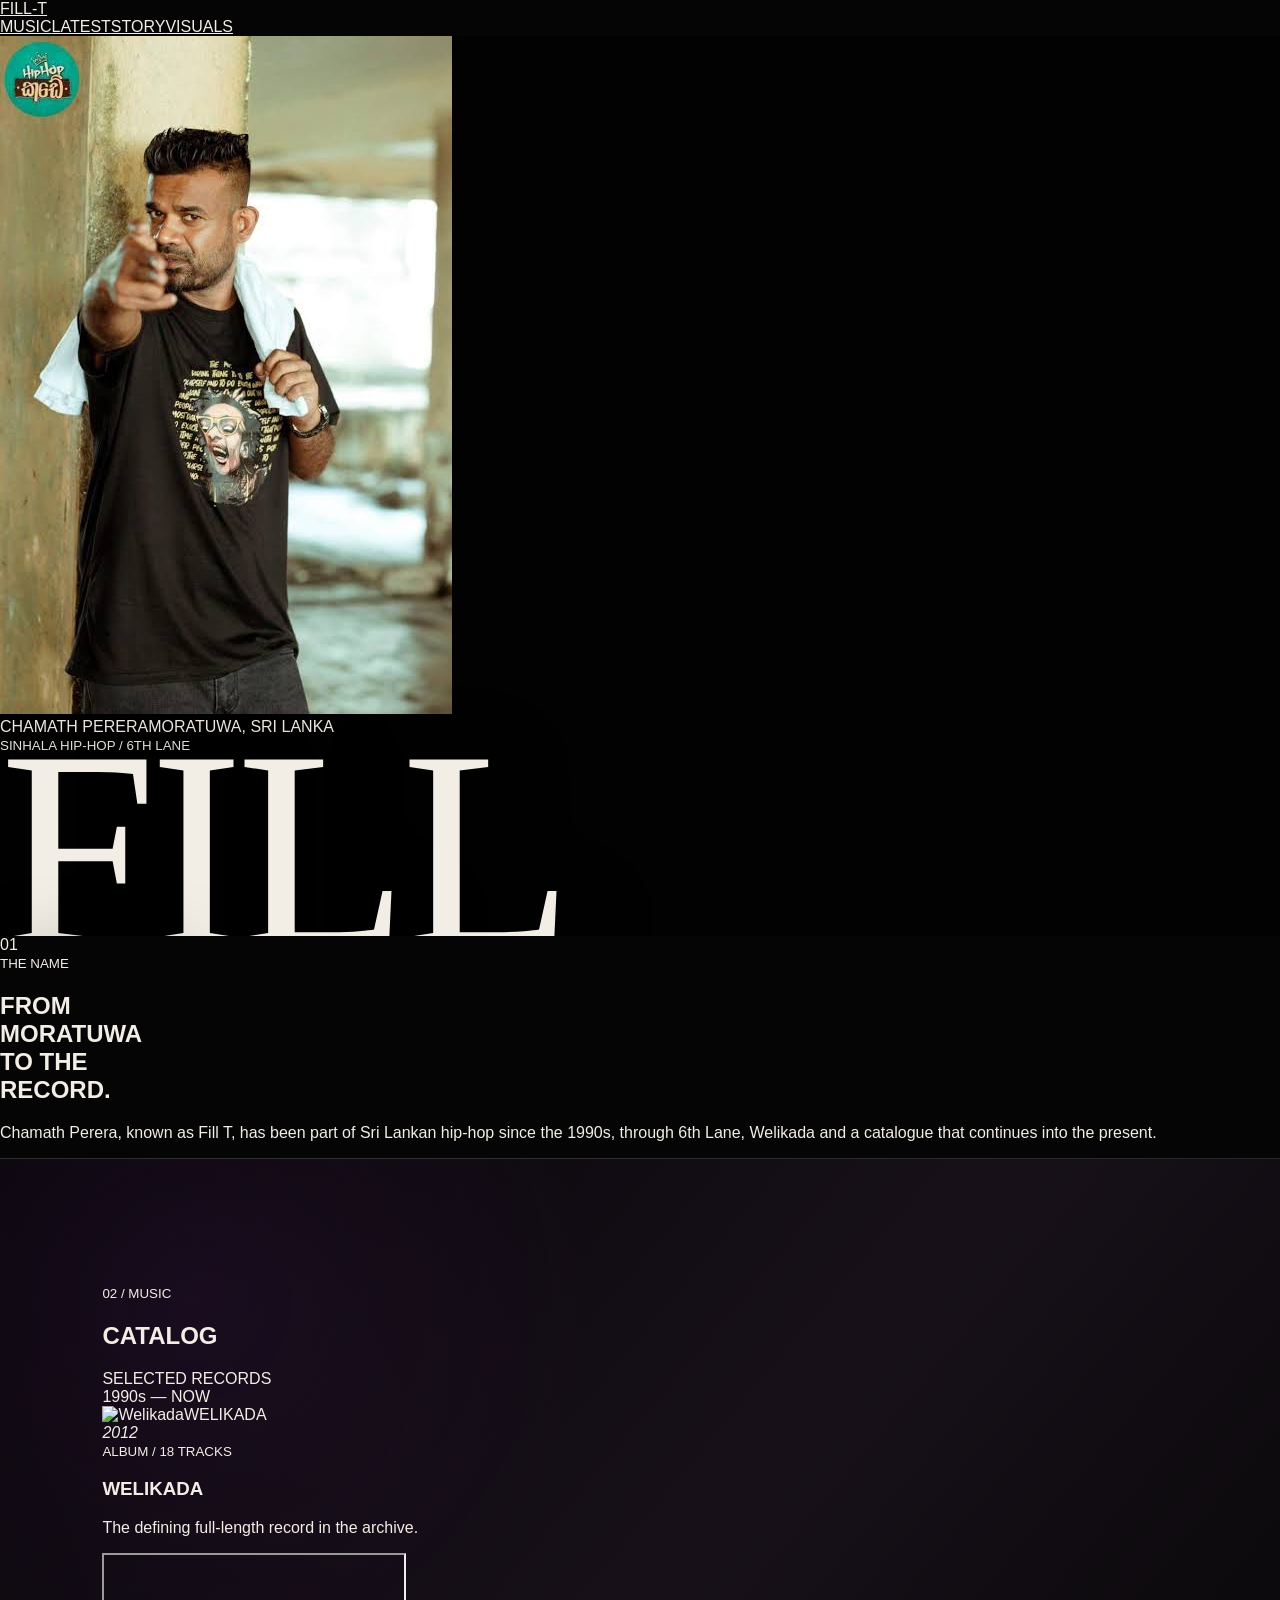
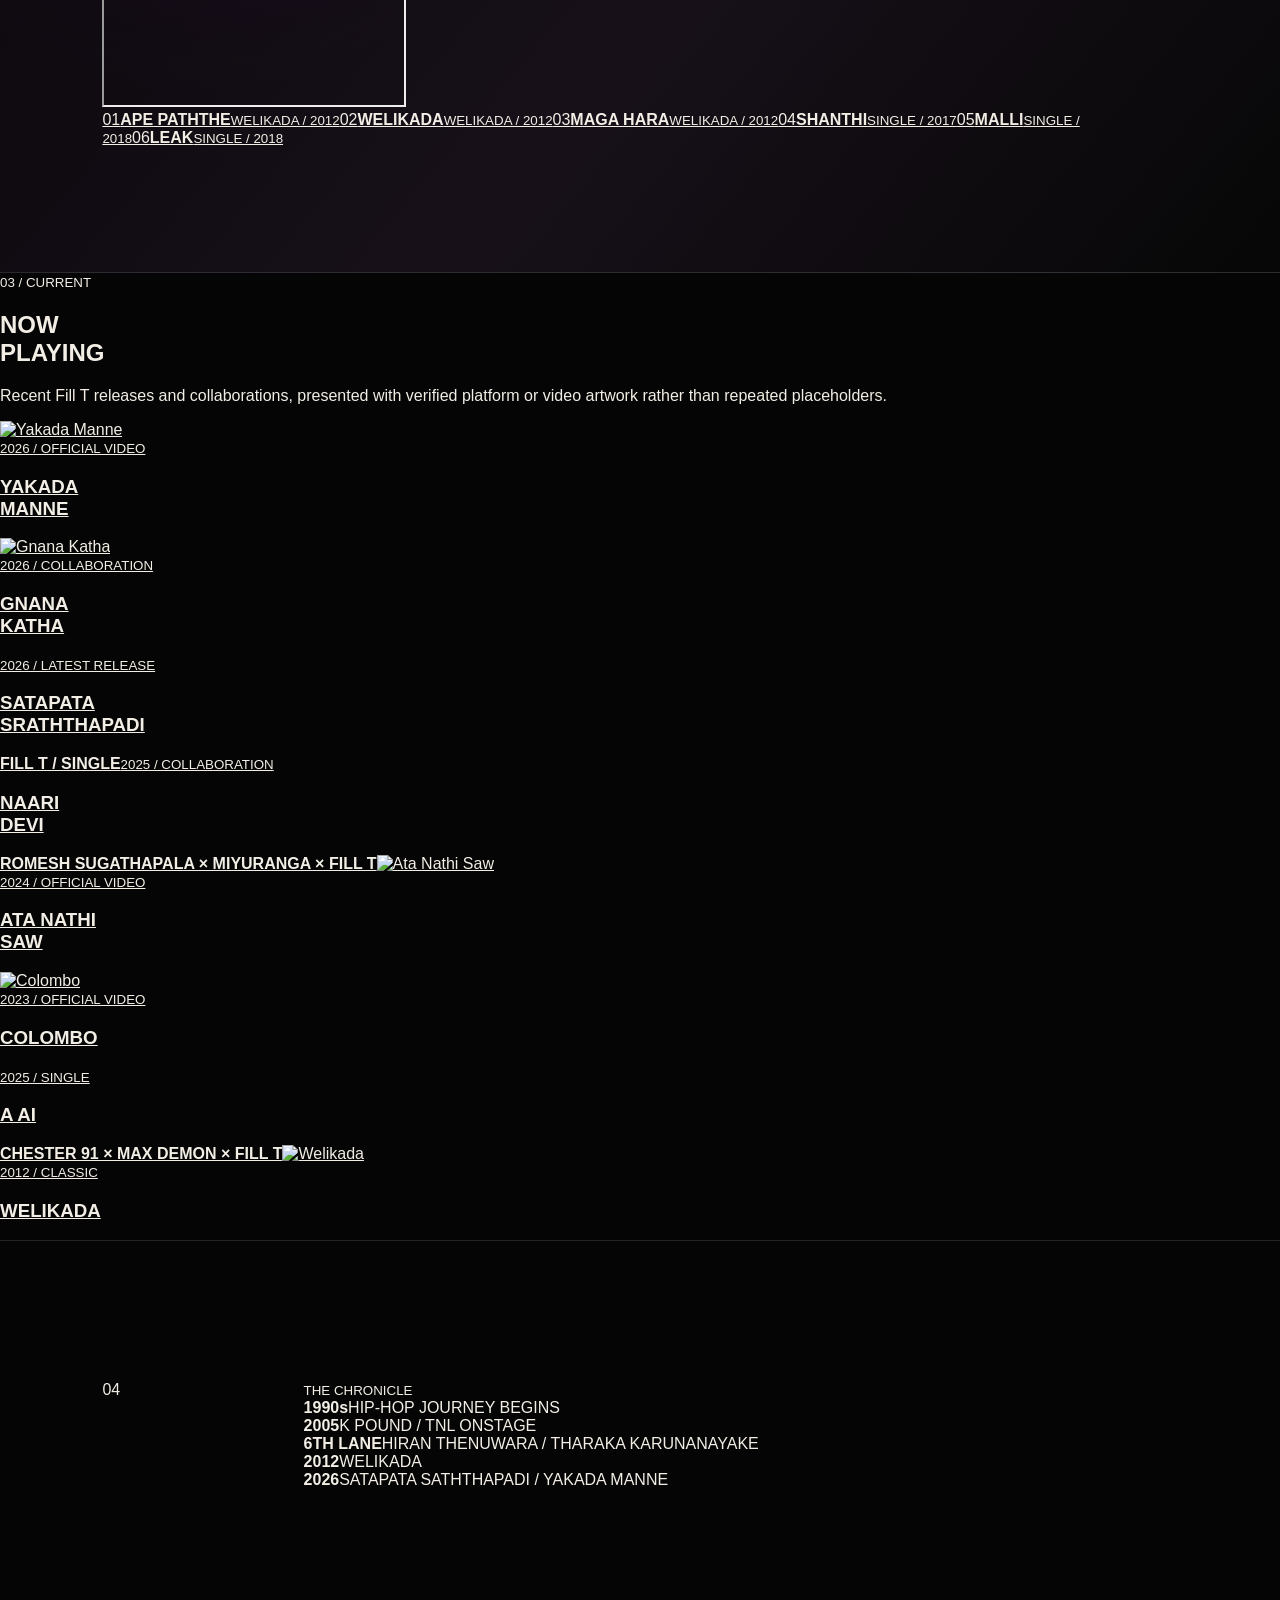
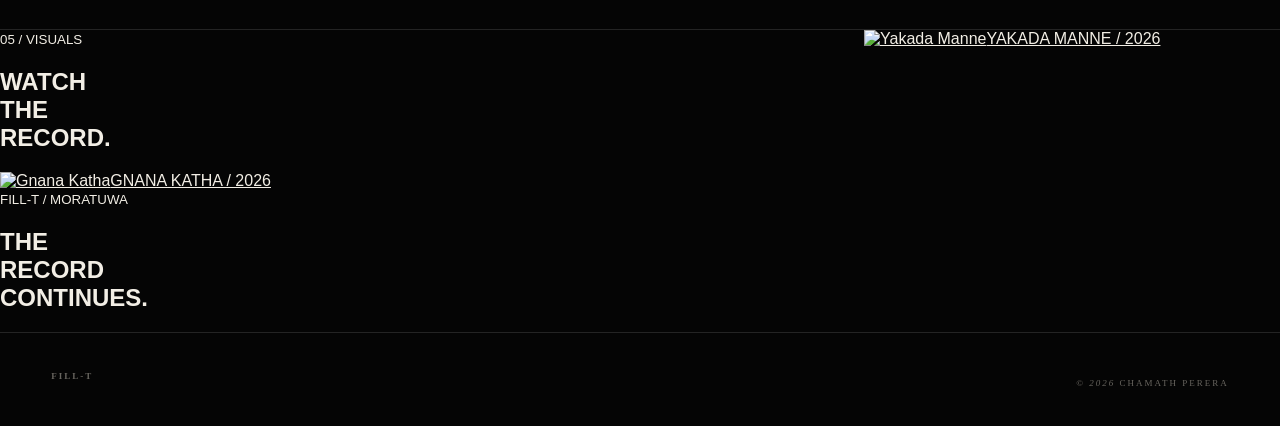
==== commit 40777d3e: "Rebuild Fill T homepage into raw editorial hip-hop direction" ====
--- a/index.html
+++ b/index.html
@@ -1,7 +1 @@
-<!doctype html><html lang="en"><head><meta charset="utf-8"><meta name="viewport" content="width=device-width,initial-scale=1"><title>Fill T | Official</title><meta name="description" content="Official website of Fill T. Moratuwa. Sri Lankan hip-hop, catalog, latest releases and visuals."><meta name="theme-color" content="#050505"><meta name="robots" content="index,follow"><link rel="canonical" href="https://alphaoshyy.github.io/fill-t-official/"><meta property="og:title" content="Fill T | Official"><meta property="og:description" content="Fill T. Moratuwa. Sri Lankan hip-hop."><meta property="og:image" content="https://alphaoshyy.github.io/fill-t-official/assets/images/IMG_7851.jpeg"><link rel="preconnect" href="https://fonts.googleapis.com"><link rel="preconnect" href="https://fonts.gstatic.com" crossorigin><link href="https://fonts.googleapis.com/css2?family=Anton&family=Bebas+Neue&family=DM+Mono:wght@400;500&family=Space+Grotesk:wght@400;500;600;700&display=swap" rel="stylesheet"><link rel="stylesheet" href="assets/style.css"></head><body><div class="noise"></div><div class="spotlight"></div><header class="topbar"><a class="wordmark" href="#top">FILL<span>/</span>T</a><nav><a href="#music">MUSIC</a><a href="#featured">NOW</a><a href="#story">STORY</a><a href="#visuals">VISUALS</a></nav><button class="menu" aria-label="Open menu" aria-expanded="false">MENU</button></header><main id="top">
-<section class="hero"><img src="assets/images/IMG_7851.jpeg" alt="Fill T portrait" class="hero-photo"><div class="hero-shade"></div><div class="hero-grid"></div><div class="hero-top"><span>CHAMATH PERERA</span><span>MORATUWA / SRI LANKA</span><span>FILE 001</span></div><div class="hero-copy"><p>THE VOICE / THE ERA / THE RECORD</p><h1>FILL<br><i>T</i></h1><div class="hero-bottom"><span>SINHALA HIP-HOP / 6TH LANE</span><a href="#music">ENTER THE RECORD</a></div></div><div class="hero-stamp">MTW<br><b>1990s / NOW</b></div><div class="hero-scroll">SCROLL TO EXPLORE</div></section>
-<section class="intro" id="story"><div class="section-index">01 / ARCHIVE</div><div class="intro-main"><p class="eyebrow">THE ARCHIVE</p><h2>A NAME<br>THAT STAYED.</h2><p>From Moratuwa to the wider Sri Lankan hip-hop scene, Fill T's work spans the early 2000s, 6th Lane, Welikada and a continuing run of collaborations and singles.</p></div><div class="intro-note"><span>REAL NAME</span><strong>CHAMATH PERERA</strong><span>ORIGIN</span><strong>MORATUWA</strong><span>FORMAT</span><strong>HIP-HOP / RAP</strong></div></section>
-<section class="music" id="music"><div class="music-heading"><div><p class="eyebrow">02 / CATALOG</p><h2>THE RECORDS</h2></div><div class="album-meta"><strong>2012</strong><span>WELIKADA / 18 TRACKS</span><a href="https://open.spotify.com/album/0nnHktPdE4TPPbT7eFd7an" target="_blank" rel="noopener">OPEN FULL RECORD</a></div></div><div class="record-layout"><div class="cover-stack"><div class="cover-frame"><img src="https://i.ytimg.com/vi/w-GAaCP5c4I/maxresdefault.jpg" alt="Fill T Welikada official music video thumbnail"><div class="cover-title">WELI<br>KADA</div><span>FILL T / 2012</span></div><div class="cover-label">OFFICIAL ALBUM / 18 TRACKS / MORATUWA</div></div><div class="player"><iframe src="https://open.spotify.com/embed/album/0nnHktPdE4TPPbT7eFd7an?utm_source=generator&theme=0" title="Welikada by Fill T on Spotify" loading="lazy" allow="autoplay; clipboard-write; encrypted-media; fullscreen; picture-in-picture"></iframe></div></div><div class="tracks"><a class="track track-a" href="https://open.spotify.com/album/0nnHktPdE4TPPbT7eFd7an" target="_blank" rel="noopener"><div class="track-art"><span>AP</span><small>01</small></div><div><small>WELIKADA / 2012</small><h3>Ape paththe</h3></div><b>LISTEN</b></a><a class="track track-b" href="https://open.spotify.com/track/3ehZQtwAu3AaRGl4RUCr9z" target="_blank" rel="noopener"><div class="track-art"><span>WK</span><small>02</small></div><div><small>WELIKADA / 2012</small><h3>Welikada</h3></div><b>LISTEN</b></a><a class="track track-c" href="https://open.spotify.com/search/Fill%20T%20Maga%20Hara" target="_blank" rel="noopener"><div class="track-art"><span>MH</span><small>03</small></div><div><small>WELIKADA / 2012</small><h3>Maga hara</h3></div><b>LISTEN</b></a><a class="track track-d" href="https://open.spotify.com/search/Fill%20T%20Shanthi" target="_blank" rel="noopener"><div class="track-art"><span>SH</span><small>04</small></div><div><small>SINGLE / 2017</small><h3>Shanthi</h3></div><b>LISTEN</b></a><a class="track track-e" href="https://open.spotify.com/search/Fill%20T%20Malli" target="_blank" rel="noopener"><div class="track-art"><span>ML</span><small>05</small></div><div><small>SINGLE / 2018</small><h3>Malli</h3></div><b>LISTEN</b></a><a class="track track-f" href="https://music.apple.com/us/album/leak-single/1568216226" target="_blank" rel="noopener"><div class="track-art"><span>LK</span><small>06</small></div><div><small>SINGLE / 2018</small><h3>Leak</h3></div><b>LISTEN</b></a></div></section>
-<section class="featured" id="featured"><div class="featured-head"><div><p class="eyebrow">03 / NOW PLAYING</p><h2>FEATURED<br>NOW.</h2></div><div class="now-copy"><span>2026 / CURRENT CATALOG</span><p>Recent records, collaborations and releases surfaced across current music catalogs. Shazam lists Satapata Saththapadi as a 2026 Fill T release.</p></div></div><div class="release-grid"><a class="release release-1" href="https://music.apple.com/us/album/satapata-saththapadi-single/1890508209" target="_blank" rel="noopener"><div class="release-art art-black"><span class="giant">SATAPATA</span><small>FILL T / 2026</small></div><div class="release-info"><small>LATEST RELEASE / 2026</small><h3>SATAPATA<br>SATHTHAPADI</h3><span>FILL T / SINGLE</span></div></a><a class="release release-2" href="https://www.youtube.com/watch?v=VubWirZSDcU" target="_blank" rel="noopener"><img src="https://i.ytimg.com/vi/VubWirZSDcU/maxresdefault.jpg" alt="Yakada Manne official music video thumbnail"><div class="release-info"><small>OFFICIAL VIDEO / 2026</small><h3>YAKADA MANNE</h3><span>FILL T</span></div></a><a class="release release-3" href="https://www.youtube.com/watch?v=dZ5LxD1CPk4" target="_blank" rel="noopener"><img src="https://i.ytimg.com/vi/dZ5LxD1CPk4/maxresdefault.jpg" alt="Gnana Katha official music video thumbnail"><div class="release-info"><small>COLLAB / 2026</small><h3>GNANA KATHA</h3><span>FILL T × ASHI KAY × BRO D</span></div></a><a class="release release-4" href="https://music.apple.com/us/album/naari-devi-single/1830447742" target="_blank" rel="noopener"><div class="release-art art-purple"><span class="giant">NAARI<br>DEVI</span><small>2025 / COLLAB</small></div><div class="release-info"><small>COLLAB / 2025</small><h3>NAARI DEVI</h3><span>ROMESH SUGATHAPALA × MIYURANGA × FILL T</span></div></a><a class="release release-5" href="https://music.apple.com/us/album/a-ai-single/1798662354" target="_blank" rel="noopener"><div class="release-art art-silver"><span class="giant">A AI</span><small>CHESTER 91 × MAX DEMON × FILL T</small></div><div class="release-info"><small>SINGLE / 2025</small><h3>A AI</h3><span>CHESTER 91 × MAX DEMON × FILL T</span></div></a><a class="release release-6" href="https://www.youtube.com/watch?v=UUC5CbhleqQ" target="_blank" rel="noopener"><img src="https://i.ytimg.com/vi/UUC5CbhleqQ/maxresdefault.jpg" alt="Ata Nathi Saw official music video thumbnail"><div class="release-info"><small>FEATURED / 2024</small><h3>ATA NATHI SAW</h3><span>FILL T × MOB BIG</span></div></a><a class="release release-7" href="https://www.youtube.com/watch?v=UDEUvj2hgMw" target="_blank" rel="noopener"><img src="https://i.ytimg.com/vi/UDEUvj2hgMw/maxresdefault.jpg" alt="Colombo official music video thumbnail"><div class="release-info"><small>FEATURED / 2023</small><h3>COLOMBO</h3><span>SADESHMADETHIS × SHANIYA × FILL T</span></div></a><a class="release release-8" href="https://www.youtube.com/watch?v=w-GAaCP5c4I" target="_blank" rel="noopener"><img src="https://i.ytimg.com/vi/w-GAaCP5c4I/maxresdefault.jpg" alt="Welikada official music video thumbnail"><div class="release-info"><small>CLASSIC / 2012</small><h3>WELIKADA</h3><span>FILL T</span></div></a></div></section>
-<section class="timeline"><div class="section-index">04 / HISTORY</div><div><p class="eyebrow">SELECTED HISTORY</p><div class="timeline-row"><strong>1990s</strong><span>HIP-HOP JOURNEY BEGINS</span></div><div class="timeline-row"><strong>2005</strong><span>K POUND / TNL ONSTAGE</span></div><div class="timeline-row"><strong>6TH LANE</strong><span>HIRAN THENUWARA / THARAKA KARUNANAYAKE</span></div><div class="timeline-row"><strong>2012</strong><span>WELIKADA / 18-TRACK ALBUM</span></div><div class="timeline-row"><strong>2026</strong><span>SATAPATA SATHTHAPADI / YAKADA MANNE</span></div></div></section>
-<section class="visuals" id="visuals"><div class="visual-main"><p class="eyebrow">05 / VISUAL ARCHIVE</p><h2>THE<br>VISUALS.</h2><a href="https://www.youtube.com/watch?v=VubWirZSDcU" target="_blank" rel="noopener"><img src="https://i.ytimg.com/vi/VubWirZSDcU/maxresdefault.jpg" alt="Yakada Manne official music video thumbnail"><span>WATCH YAKADA MANNE</span></a></div><div class="visual-side"><img src="https://i.ytimg.com/vi/dZ5LxD1CPk4/maxresdefault.jpg" alt="Gnana Katha official music video thumbnail"><p>GNANA KATHA / 2026</p><a href="https://www.youtube.com/watch?v=dZ5LxD1CPk4" target="_blank" rel="noopener">WATCH ON YOUTUBE</a></div></section><section class="contact"><p class="eyebrow">06 / CLOSE</p><h2>KEEP<br>THE RECORD<br>PLAYING.</h2><a href="#music">BACK TO MUSIC</a></section></main><footer><div><strong>FILL / T</strong><span>CHAMATH PERERA / MORATUWA / SRI LANKA</span></div><p>© <span id="year"></span> FILL T</p></footer><script src="assets/app.js"></script></body></html>+<!doctype html><html lang="en"><head><meta charset="utf-8"><meta name="viewport" content="width=device-width,initial-scale=1"><title>Fill T | Official</title><meta name="description" content="Fill T. Moratuwa. Sri Lankan hip-hop. Official archive, music and visuals."><link rel="stylesheet" href="assets/style.css"></head><body><div class="grain"></div><header><a href="#top">FILL-T</a><nav><a href="#music">MUSIC</a><a href="#now">LATEST</a><a href="#story">STORY</a><a href="#visuals">VISUALS</a></nav><button class="menu">MENU</button></header><main id="top"><section class="hero"><img src="assets/images/IMG_7851.jpeg" alt="Fill T"><div class="hero-overlay"></div><div class="hero-meta"><span>CHAMATH PERERA</span><span>MORATUWA, SRI LANKA</span></div><div class="hero-type"><small>SINHALA HIP-HOP / 6TH LANE</small><h1>FILL<br><em>T</em></h1><div><span>THE ARCHIVE / 001</span><a href="#music">EXPLORE MUSIC</a></div></div><b class="side-mark">FILL-T<br>MTW</b></section><section class="statement" id="story"><span class="num">01</span><div><small>THE NAME</small><h2>FROM<br>MORATUWA<br>TO THE<br>RECORD.</h2></div><p>Chamath Perera, known as Fill T, has been part of Sri Lankan hip-hop since the 1990s, through 6th Lane, Welikada and a catalogue that continues into the present.</p></section><section class="music" id="music"><div class="head"><div><small>02 / MUSIC</small><h2>CATALOG</h2></div><span>SELECTED RECORDS<br>1990s — NOW</span></div><div class="album"><div class="album-image"><img src="https://i.ytimg.com/vi/w-GAaCP5c4I/maxresdefault.jpg" alt="Welikada"><label>WELIKADA<br><i>2012</i></label></div><div class="album-info"><small>ALBUM / 18 TRACKS</small><h3>WELIKADA</h3><p>The defining full-length record in the archive.</p><iframe src="https://open.spotify.com/embed/album/0nnHktPdE4TPPbT7eFd7an?utm_source=generator&theme=0" loading="lazy" title="Welikada on Spotify"></iframe></div></div><div class="catalog"><a href="https://open.spotify.com/album/0nnHktPdE4TPPbT7eFd7an"><span>01</span><b>APE PATHTHE</b><small>WELIKADA / 2012</small></a><a href="https://open.spotify.com/track/3ehZQtwAu3AaRGl4RUCr9z"><span>02</span><b>WELIKADA</b><small>WELIKADA / 2012</small></a><a href="https://open.spotify.com/search/Fill%20T%20Maga%20Hara"><span>03</span><b>MAGA HARA</b><small>WELIKADA / 2012</small></a><a href="https://open.spotify.com/search/Fill%20T%20Shanthi"><span>04</span><b>SHANTHI</b><small>SINGLE / 2017</small></a><a href="https://open.spotify.com/search/Fill%20T%20Malli"><span>05</span><b>MALLI</b><small>SINGLE / 2018</small></a><a href="https://music.apple.com/us/album/leak-single/1568216226"><span>06</span><b>LEAK</b><small>SINGLE / 2018</small></a></div></section><section class="now" id="now"><div class="head"><div><small>03 / CURRENT</small><h2>NOW<br>PLAYING</h2></div><p>Recent Fill T releases and collaborations, presented with verified platform or video artwork rather than repeated placeholders.</p></div><div class="releases"><a class="feature" href="https://www.youtube.com/watch?v=VubWirZSDcU"><img src="https://i.ytimg.com/vi/VubWirZSDcU/maxresdefault.jpg" alt="Yakada Manne"><div><small>2026 / OFFICIAL VIDEO</small><h3>YAKADA<br>MANNE</h3></div></a><a class="feature" href="https://www.youtube.com/watch?v=dZ5LxD1CPk4"><img src="https://i.ytimg.com/vi/dZ5LxD1CPk4/maxresdefault.jpg" alt="Gnana Katha"><div><small>2026 / COLLABORATION</small><h3>GNANA<br>KATHA</h3></div></a><a class="feature text-card gold" href="https://music.apple.com/us/album/satapata-saththapadi-single/1890508209"><small>2026 / LATEST RELEASE</small><h3>SATAPATA<br>SRATHTHAPADI</h3><b>FILL T / SINGLE</b></a><a class="feature text-card violet" href="https://music.apple.com/us/album/naari-devi-single/1830447742"><small>2025 / COLLABORATION</small><h3>NAARI<br>DEVI</h3><b>ROMESH SUGATHAPALA × MIYURANGA × FILL T</b></a><a class="feature" href="https://www.youtube.com/watch?v=UUC5CbhleqQ"><img src="https://i.ytimg.com/vi/UUC5CbhleqQ/maxresdefault.jpg" alt="Ata Nathi Saw"><div><small>2024 / OFFICIAL VIDEO</small><h3>ATA NATHI<br>SAW</h3></div></a><a class="feature" href="https://www.youtube.com/watch?v=UDEUvj2hgMw"><img src="https://i.ytimg.com/vi/UDEUvj2hgMw/maxresdefault.jpg" alt="Colombo"><div><small>2023 / OFFICIAL VIDEO</small><h3>COLOMBO</h3></div></a><a class="feature text-card silver" href="https://music.apple.com/us/album/a-ai-single/1798662354"><small>2025 / SINGLE</small><h3>A AI</h3><b>CHESTER 91 × MAX DEMON × FILL T</b></a><a class="feature" href="https://www.youtube.com/watch?v=w-GAaCP5c4I"><img src="https://i.ytimg.com/vi/w-GAaCP5c4I/maxresdefault.jpg" alt="Welikada"><div><small>2012 / CLASSIC</small><h3>WELIKADA</h3></div></a></div></section><section class="timeline"><span class="num">04</span><div><small>THE CHRONICLE</small><div><b>1990s</b><span>HIP-HOP JOURNEY BEGINS</span></div><div><b>2005</b><span>K POUND / TNL ONSTAGE</span></div><div><b>6TH LANE</b><span>HIRAN THENUWARA / THARAKA KARUNANAYAKE</span></div><div><b>2012</b><span>WELIKADA</span></div><div><b>2026</b><span>SATAPATA SATHTHAPADI / YAKADA MANNE</span></div></div></section><section class="visuals" id="visuals"><div><small>05 / VISUALS</small><h2>WATCH<br>THE<br>RECORD.</h2></div><a href="https://www.youtube.com/watch?v=VubWirZSDcU"><img src="https://i.ytimg.com/vi/VubWirZSDcU/maxresdefault.jpg" alt="Yakada Manne"><span>YAKADA MANNE / 2026</span></a><a href="https://www.youtube.com/watch?v=dZ5LxD1CPk4"><img src="https://i.ytimg.com/vi/dZ5LxD1CPk4/maxresdefault.jpg" alt="Gnana Katha"><span>GNANA KATHA / 2026</span></a></section><section class="end"><small>FILL-T / MORATUWA</small><h2>THE<br>RECORD<br>CONTINUES.</h2></section></main><footer><b>FILL-T</b><span>© <i id="year"></i> CHAMATH PERERA</span></footer><script>document.getElementById('year').textContent=new Date().getFullYear();document.querySelector('.menu').onclick=()=>document.querySelector('nav').classList.toggle('open')</script></body></html>
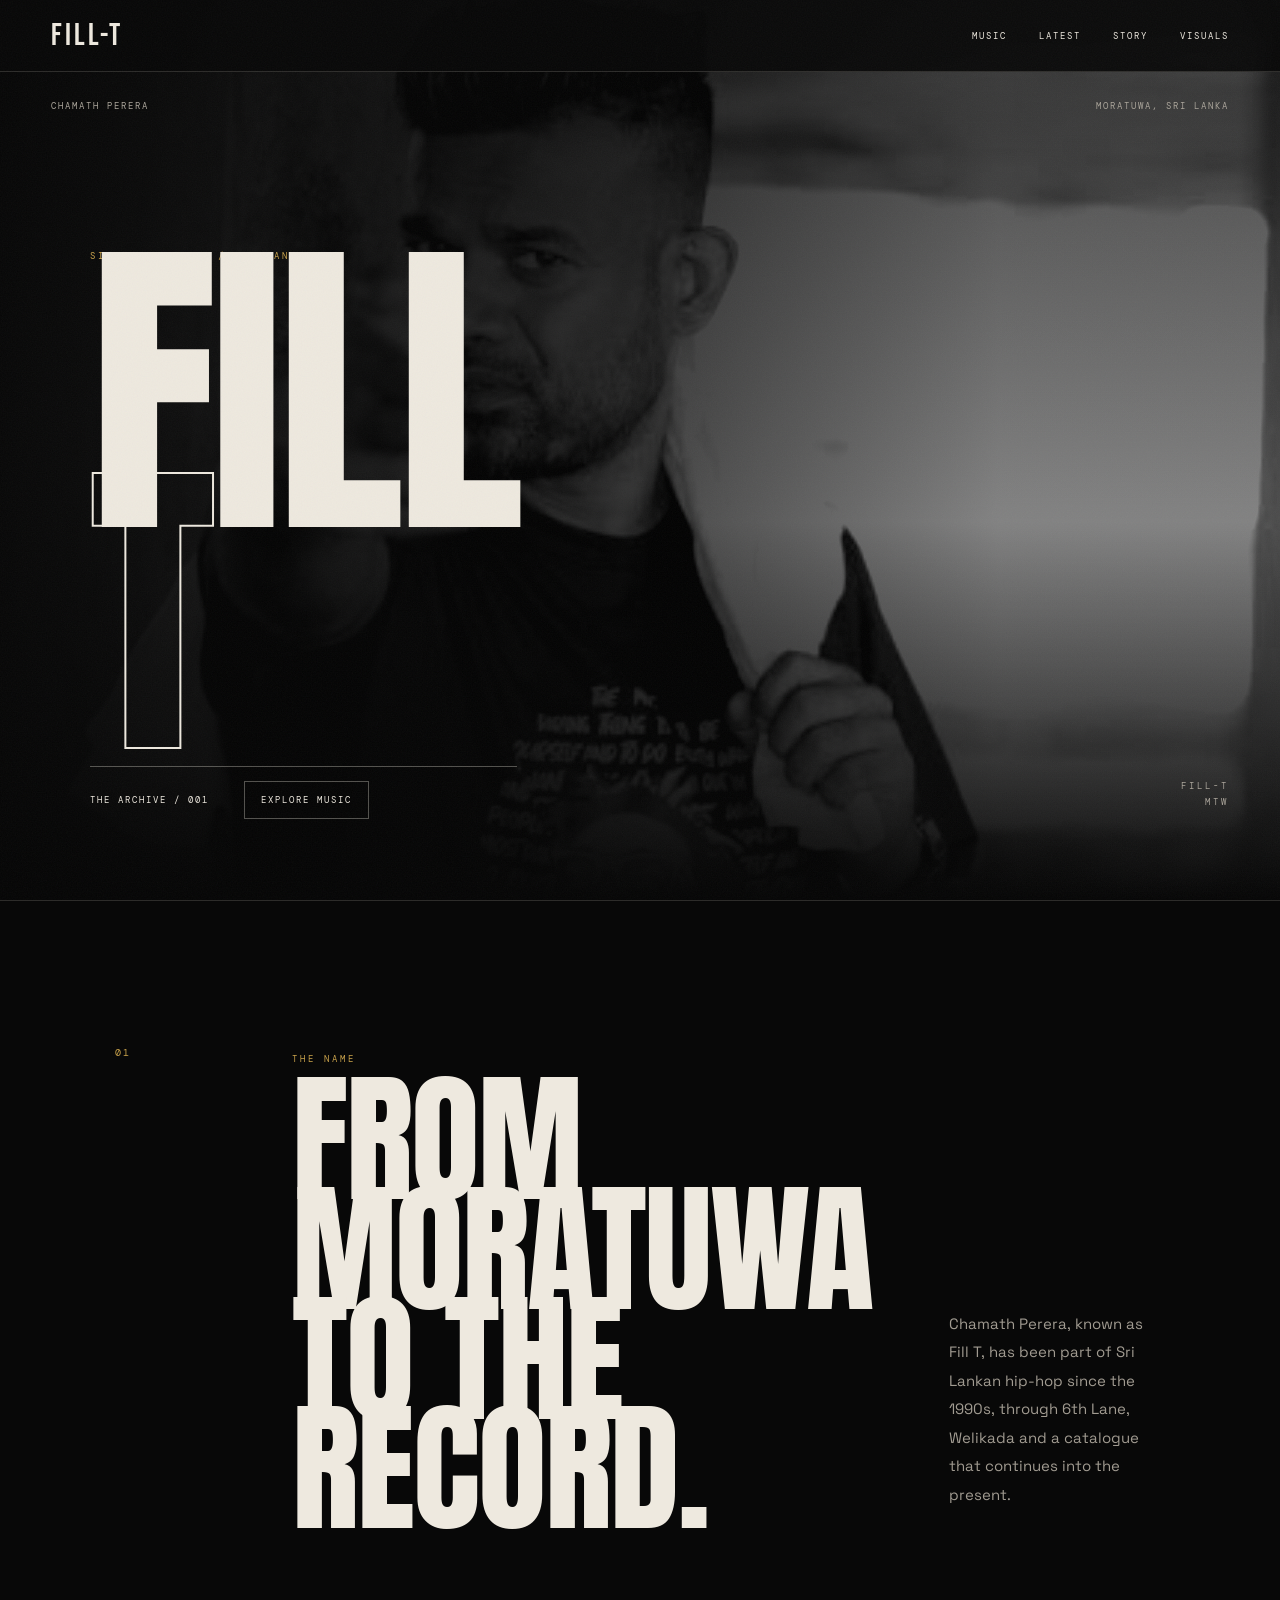
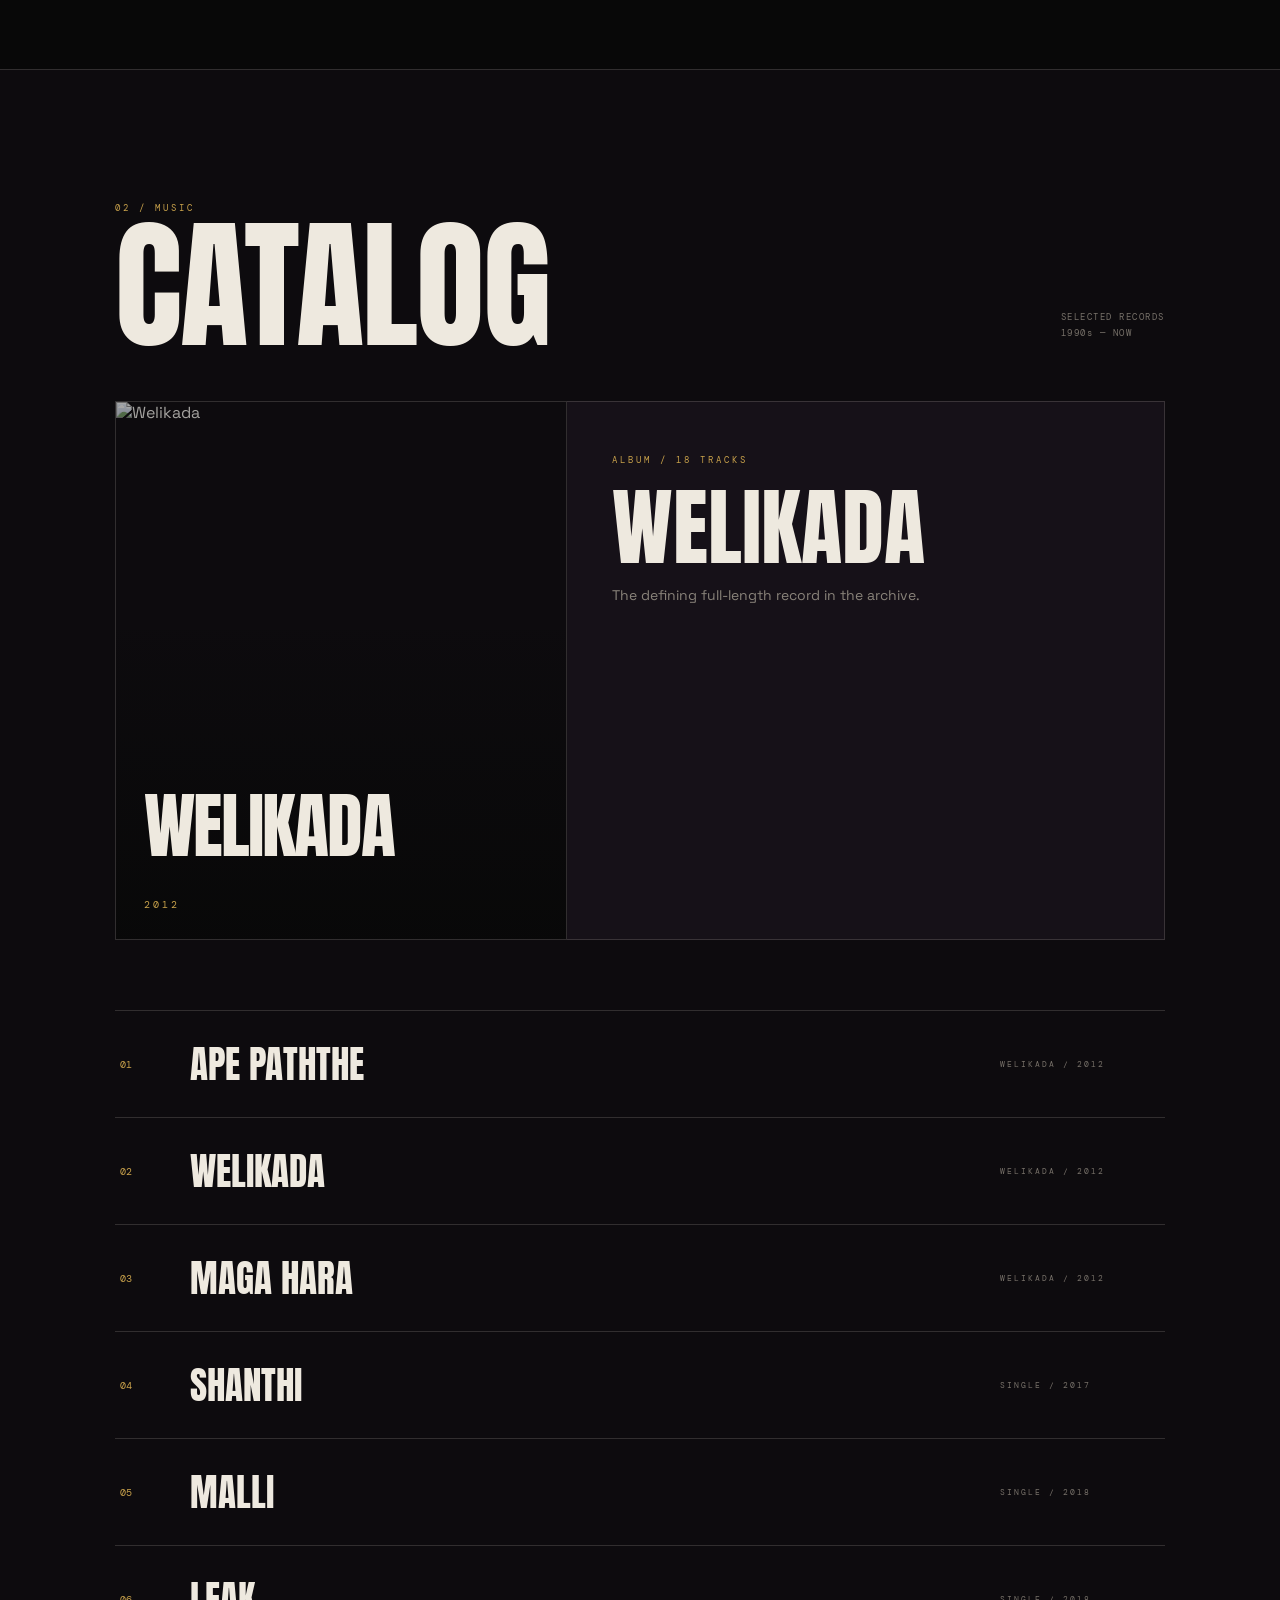
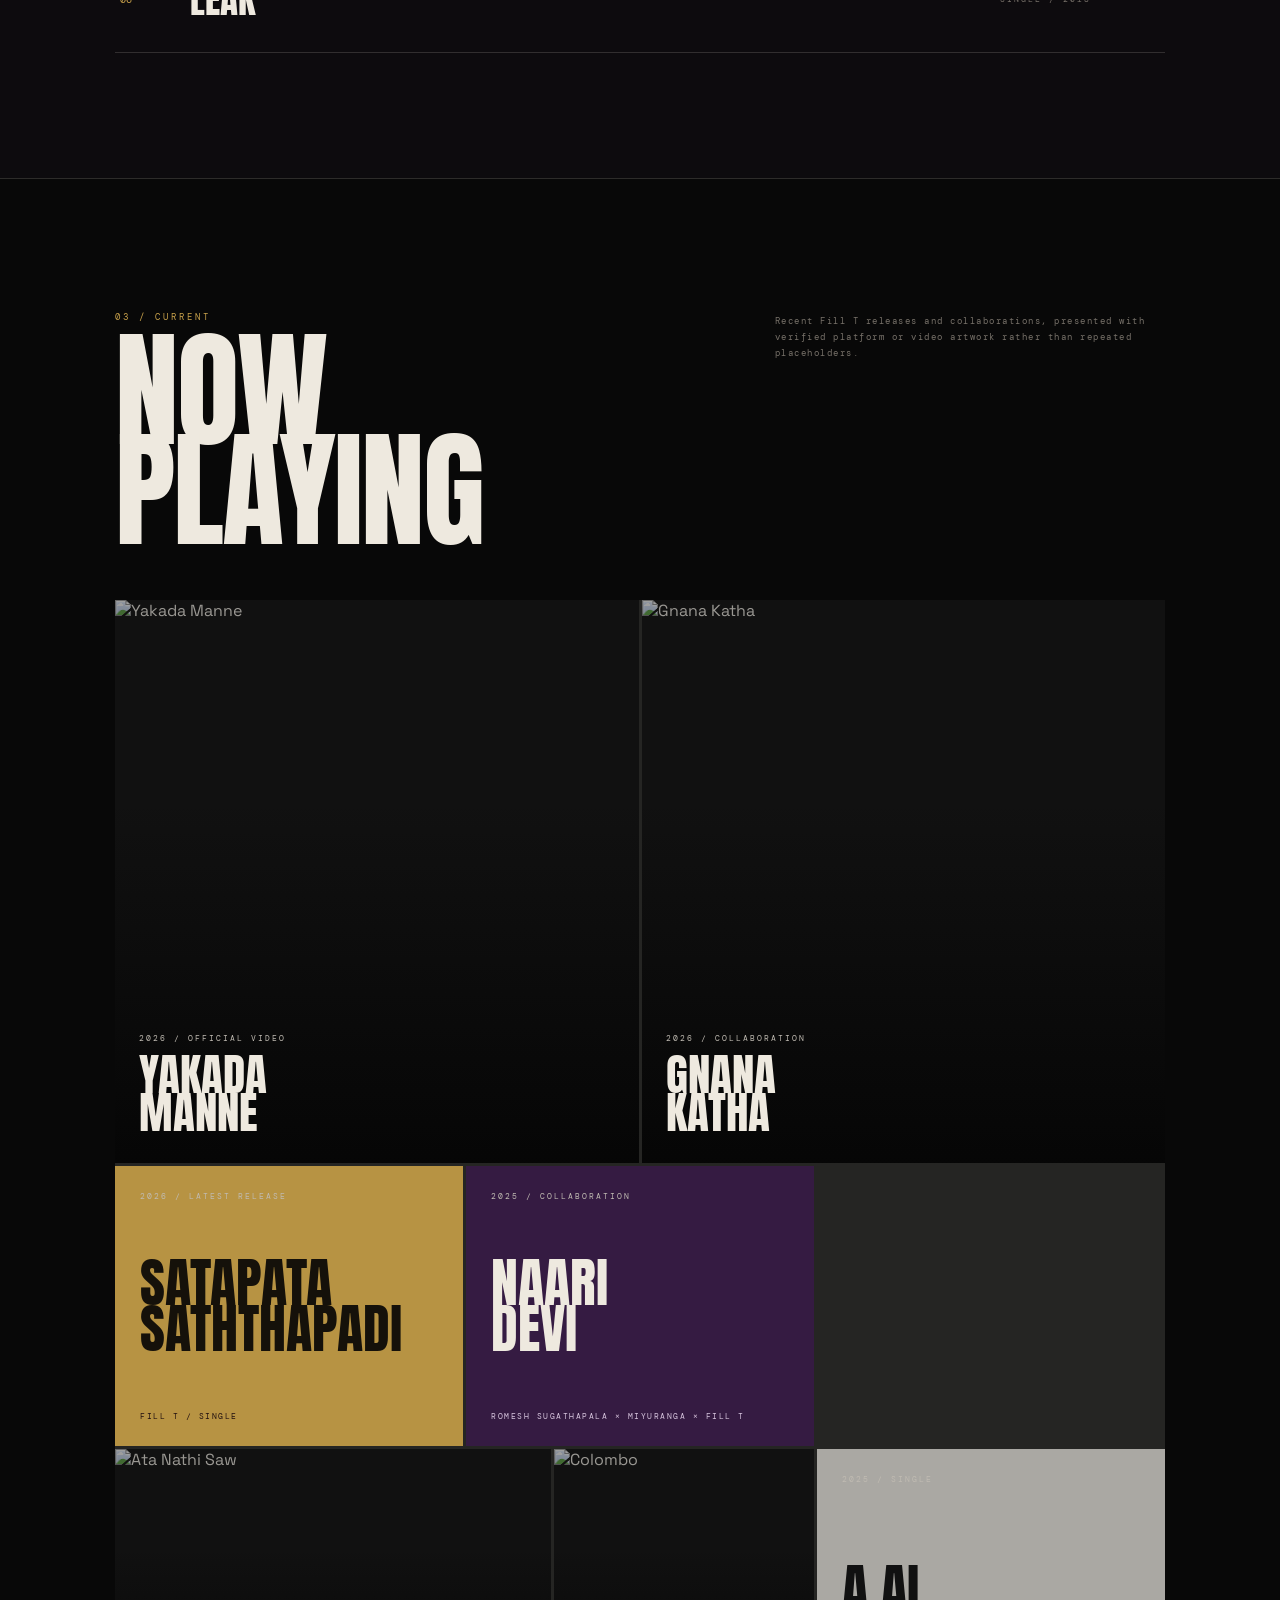
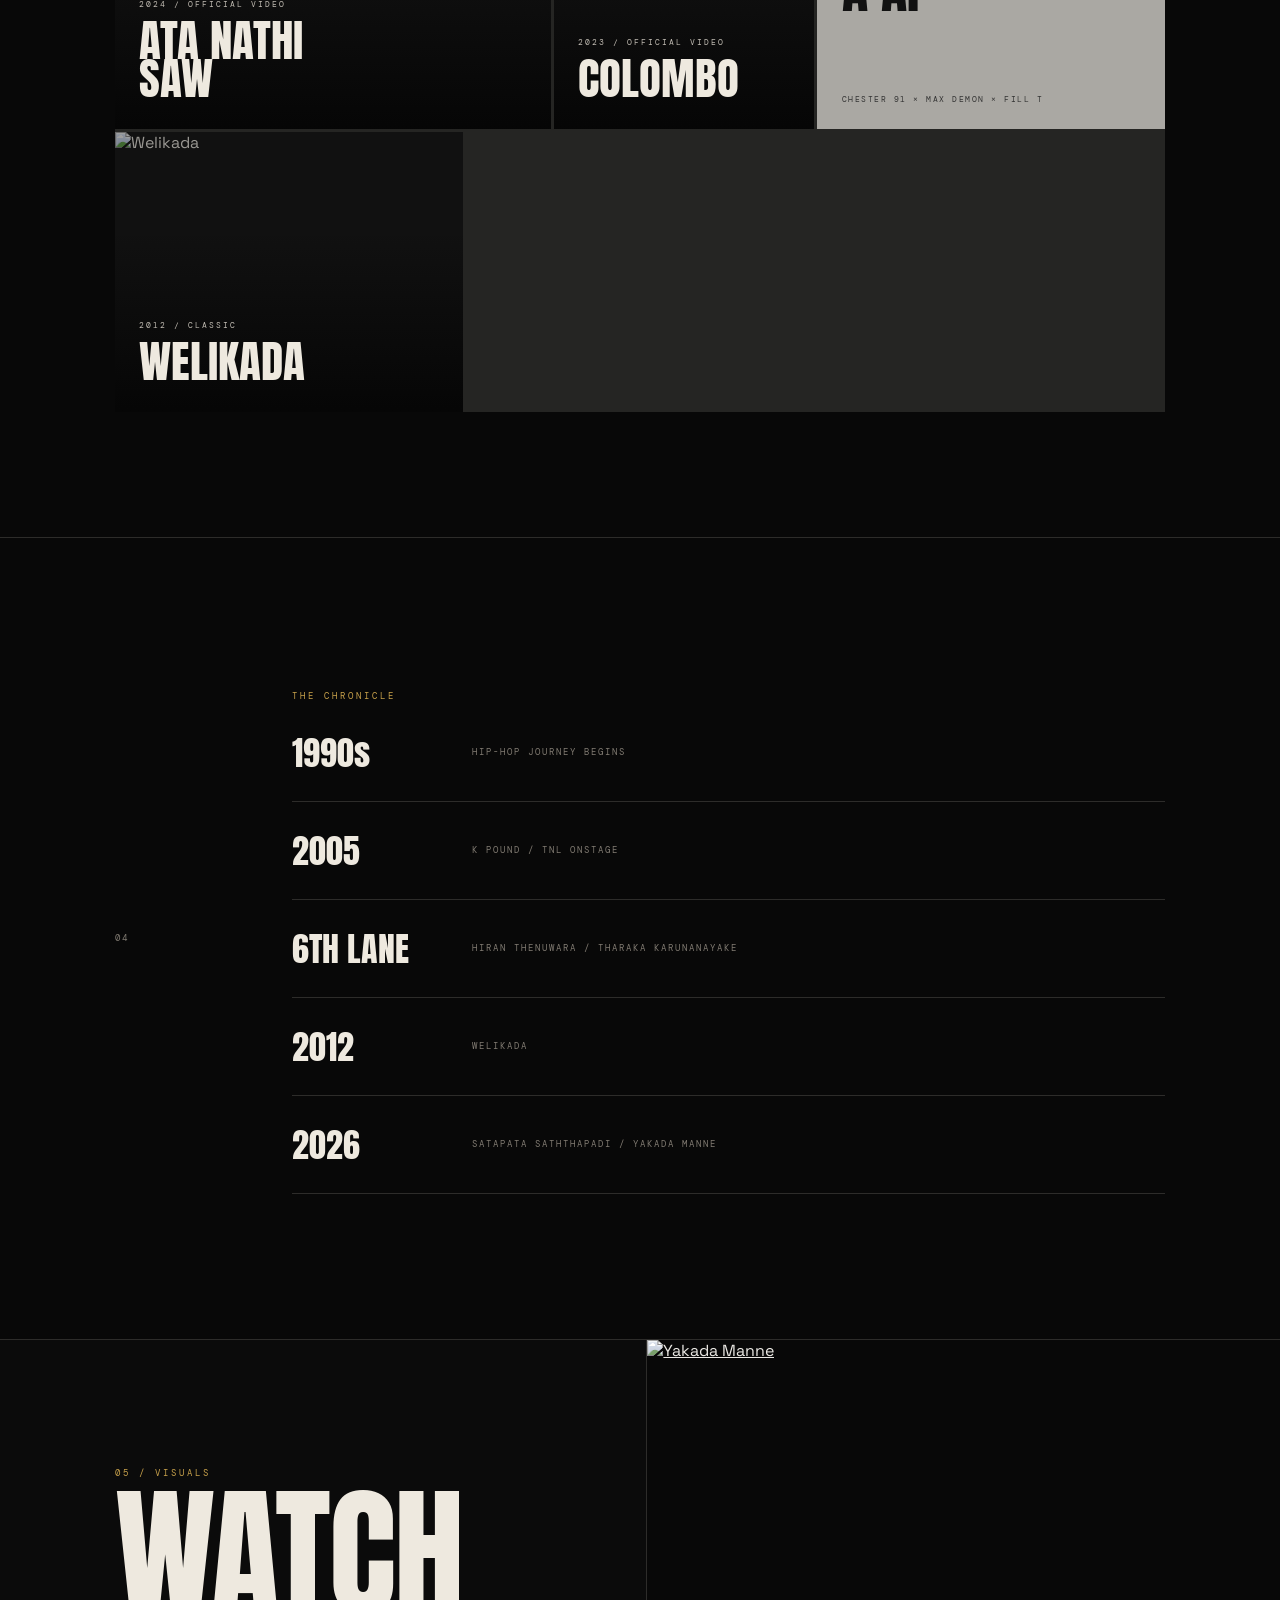
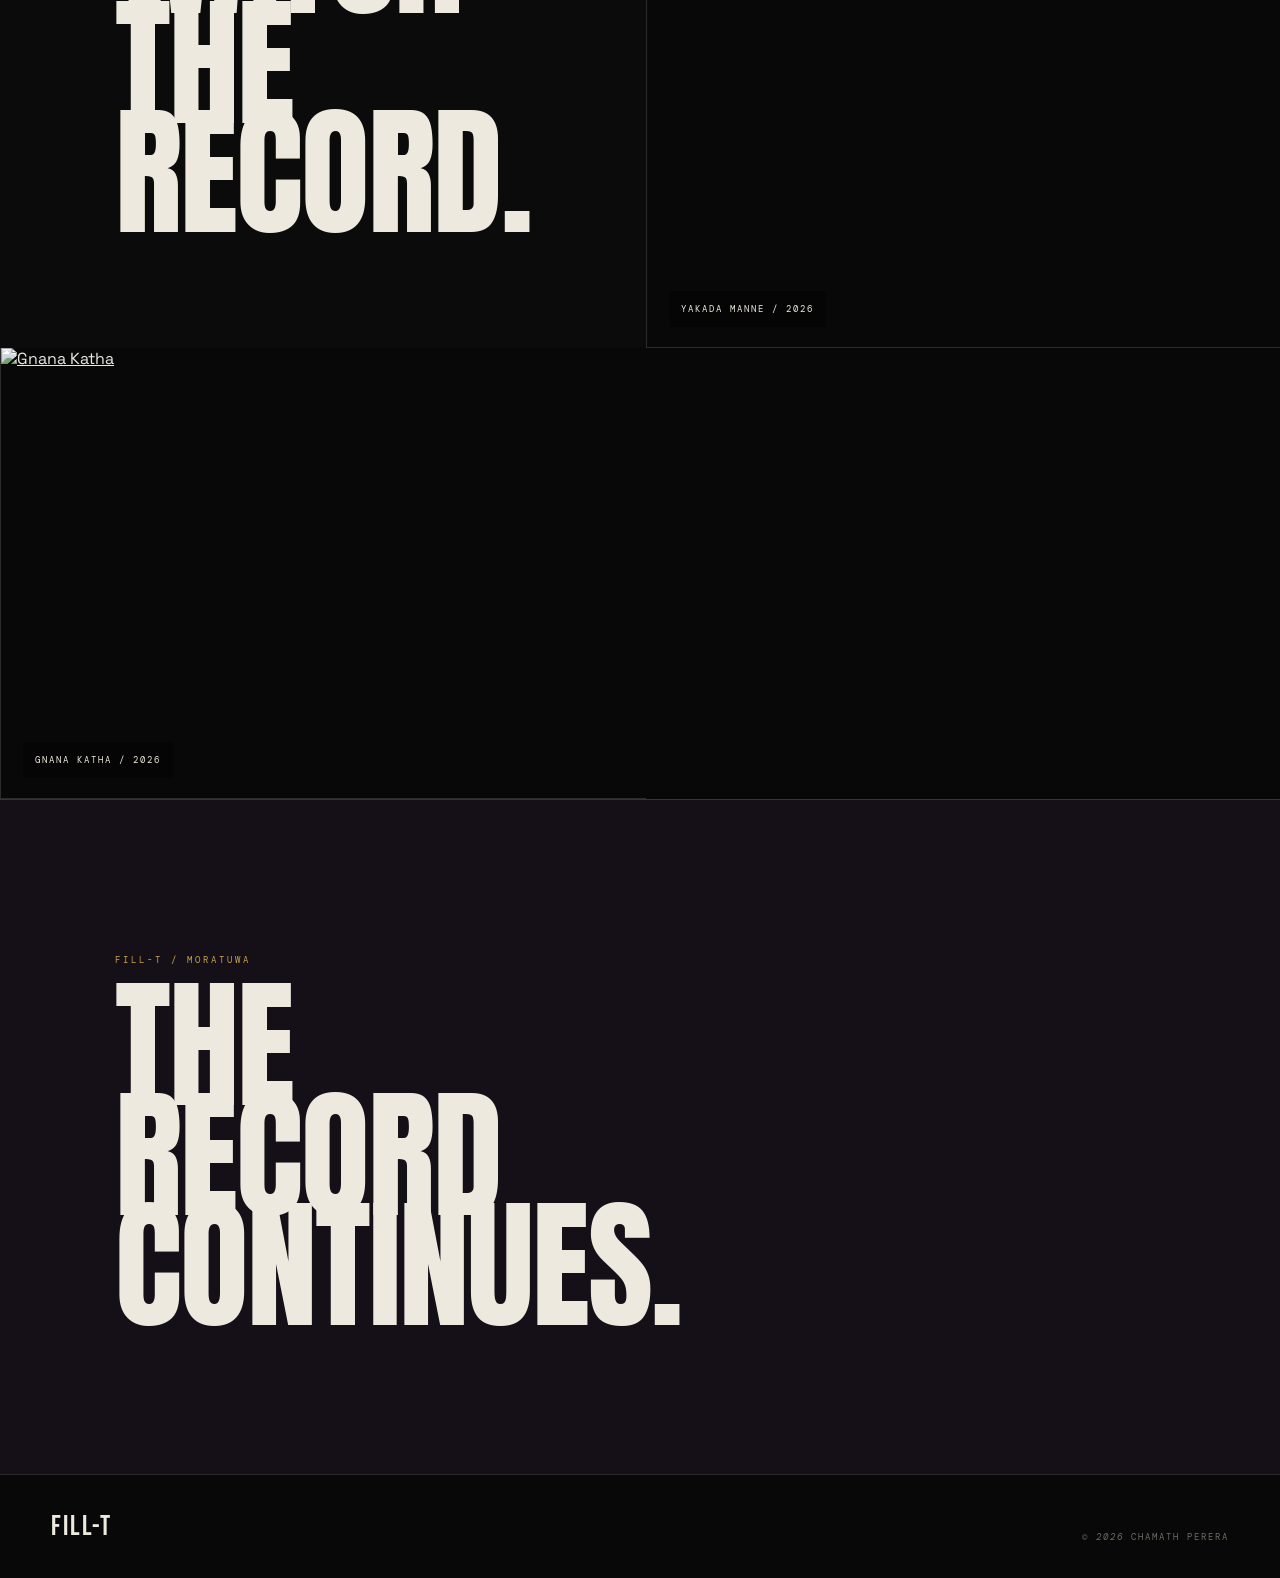
==== commit 029badb2: "Force fresh CSS cache and sync final homepage markup" ====
--- a/index.html
+++ b/index.html
@@ -1 +1 @@
-<!doctype html><html lang="en"><head><meta charset="utf-8"><meta name="viewport" content="width=device-width,initial-scale=1"><title>Fill T | Official</title><meta name="description" content="Fill T. Moratuwa. Sri Lankan hip-hop. Official archive, music and visuals."><link rel="stylesheet" href="assets/style.css"></head><body><div class="grain"></div><header><a href="#top">FILL-T</a><nav><a href="#music">MUSIC</a><a href="#now">LATEST</a><a href="#story">STORY</a><a href="#visuals">VISUALS</a></nav><button class="menu">MENU</button></header><main id="top"><section class="hero"><img src="assets/images/IMG_7851.jpeg" alt="Fill T"><div class="hero-overlay"></div><div class="hero-meta"><span>CHAMATH PERERA</span><span>MORATUWA, SRI LANKA</span></div><div class="hero-type"><small>SINHALA HIP-HOP / 6TH LANE</small><h1>FILL<br><em>T</em></h1><div><span>THE ARCHIVE / 001</span><a href="#music">EXPLORE MUSIC</a></div></div><b class="side-mark">FILL-T<br>MTW</b></section><section class="statement" id="story"><span class="num">01</span><div><small>THE NAME</small><h2>FROM<br>MORATUWA<br>TO THE<br>RECORD.</h2></div><p>Chamath Perera, known as Fill T, has been part of Sri Lankan hip-hop since the 1990s, through 6th Lane, Welikada and a catalogue that continues into the present.</p></section><section class="music" id="music"><div class="head"><div><small>02 / MUSIC</small><h2>CATALOG</h2></div><span>SELECTED RECORDS<br>1990s — NOW</span></div><div class="album"><div class="album-image"><img src="https://i.ytimg.com/vi/w-GAaCP5c4I/maxresdefault.jpg" alt="Welikada"><label>WELIKADA<br><i>2012</i></label></div><div class="album-info"><small>ALBUM / 18 TRACKS</small><h3>WELIKADA</h3><p>The defining full-length record in the archive.</p><iframe src="https://open.spotify.com/embed/album/0nnHktPdE4TPPbT7eFd7an?utm_source=generator&theme=0" loading="lazy" title="Welikada on Spotify"></iframe></div></div><div class="catalog"><a href="https://open.spotify.com/album/0nnHktPdE4TPPbT7eFd7an"><span>01</span><b>APE PATHTHE</b><small>WELIKADA / 2012</small></a><a href="https://open.spotify.com/track/3ehZQtwAu3AaRGl4RUCr9z"><span>02</span><b>WELIKADA</b><small>WELIKADA / 2012</small></a><a href="https://open.spotify.com/search/Fill%20T%20Maga%20Hara"><span>03</span><b>MAGA HARA</b><small>WELIKADA / 2012</small></a><a href="https://open.spotify.com/search/Fill%20T%20Shanthi"><span>04</span><b>SHANTHI</b><small>SINGLE / 2017</small></a><a href="https://open.spotify.com/search/Fill%20T%20Malli"><span>05</span><b>MALLI</b><small>SINGLE / 2018</small></a><a href="https://music.apple.com/us/album/leak-single/1568216226"><span>06</span><b>LEAK</b><small>SINGLE / 2018</small></a></div></section><section class="now" id="now"><div class="head"><div><small>03 / CURRENT</small><h2>NOW<br>PLAYING</h2></div><p>Recent Fill T releases and collaborations, presented with verified platform or video artwork rather than repeated placeholders.</p></div><div class="releases"><a class="feature" href="https://www.youtube.com/watch?v=VubWirZSDcU"><img src="https://i.ytimg.com/vi/VubWirZSDcU/maxresdefault.jpg" alt="Yakada Manne"><div><small>2026 / OFFICIAL VIDEO</small><h3>YAKADA<br>MANNE</h3></div></a><a class="feature" href="https://www.youtube.com/watch?v=dZ5LxD1CPk4"><img src="https://i.ytimg.com/vi/dZ5LxD1CPk4/maxresdefault.jpg" alt="Gnana Katha"><div><small>2026 / COLLABORATION</small><h3>GNANA<br>KATHA</h3></div></a><a class="feature text-card gold" href="https://music.apple.com/us/album/satapata-saththapadi-single/1890508209"><small>2026 / LATEST RELEASE</small><h3>SATAPATA<br>SRATHTHAPADI</h3><b>FILL T / SINGLE</b></a><a class="feature text-card violet" href="https://music.apple.com/us/album/naari-devi-single/1830447742"><small>2025 / COLLABORATION</small><h3>NAARI<br>DEVI</h3><b>ROMESH SUGATHAPALA × MIYURANGA × FILL T</b></a><a class="feature" href="https://www.youtube.com/watch?v=UUC5CbhleqQ"><img src="https://i.ytimg.com/vi/UUC5CbhleqQ/maxresdefault.jpg" alt="Ata Nathi Saw"><div><small>2024 / OFFICIAL VIDEO</small><h3>ATA NATHI<br>SAW</h3></div></a><a class="feature" href="https://www.youtube.com/watch?v=UDEUvj2hgMw"><img src="https://i.ytimg.com/vi/UDEUvj2hgMw/maxresdefault.jpg" alt="Colombo"><div><small>2023 / OFFICIAL VIDEO</small><h3>COLOMBO</h3></div></a><a class="feature text-card silver" href="https://music.apple.com/us/album/a-ai-single/1798662354"><small>2025 / SINGLE</small><h3>A AI</h3><b>CHESTER 91 × MAX DEMON × FILL T</b></a><a class="feature" href="https://www.youtube.com/watch?v=w-GAaCP5c4I"><img src="https://i.ytimg.com/vi/w-GAaCP5c4I/maxresdefault.jpg" alt="Welikada"><div><small>2012 / CLASSIC</small><h3>WELIKADA</h3></div></a></div></section><section class="timeline"><span class="num">04</span><div><small>THE CHRONICLE</small><div><b>1990s</b><span>HIP-HOP JOURNEY BEGINS</span></div><div><b>2005</b><span>K POUND / TNL ONSTAGE</span></div><div><b>6TH LANE</b><span>HIRAN THENUWARA / THARAKA KARUNANAYAKE</span></div><div><b>2012</b><span>WELIKADA</span></div><div><b>2026</b><span>SATAPATA SATHTHAPADI / YAKADA MANNE</span></div></div></section><section class="visuals" id="visuals"><div><small>05 / VISUALS</small><h2>WATCH<br>THE<br>RECORD.</h2></div><a href="https://www.youtube.com/watch?v=VubWirZSDcU"><img src="https://i.ytimg.com/vi/VubWirZSDcU/maxresdefault.jpg" alt="Yakada Manne"><span>YAKADA MANNE / 2026</span></a><a href="https://www.youtube.com/watch?v=dZ5LxD1CPk4"><img src="https://i.ytimg.com/vi/dZ5LxD1CPk4/maxresdefault.jpg" alt="Gnana Katha"><span>GNANA KATHA / 2026</span></a></section><section class="end"><small>FILL-T / MORATUWA</small><h2>THE<br>RECORD<br>CONTINUES.</h2></section></main><footer><b>FILL-T</b><span>© <i id="year"></i> CHAMATH PERERA</span></footer><script>document.getElementById('year').textContent=new Date().getFullYear();document.querySelector('.menu').onclick=()=>document.querySelector('nav').classList.toggle('open')</script></body></html>+<!doctype html><html lang="en"><head><meta charset="utf-8"><meta name="viewport" content="width=device-width,initial-scale=1"><title>Fill T | Official</title><meta name="description" content="Fill T. Moratuwa. Sri Lankan hip-hop. Official archive, music and visuals."><link rel="preconnect" href="https://fonts.googleapis.com"><link rel="preconnect" href="https://fonts.gstatic.com" crossorigin><link rel="stylesheet" href="assets/style.css?v=20260917-2"></head><body><div class="grain"></div><header><a href="#top">FILL-T</a><nav><a href="#music">MUSIC</a><a href="#now">LATEST</a><a href="#story">STORY</a><a href="#visuals">VISUALS</a></nav><button class="menu" aria-label="Open menu">MENU</button></header><main id="top"><section class="hero"><img src="assets/images/IMG_7851.jpeg" alt="Fill T"><div class="hero-overlay"></div><div class="hero-meta"><span>CHAMATH PERERA</span><span>MORATUWA, SRI LANKA</span></div><div class="hero-type"><small>SINHALA HIP-HOP / 6TH LANE</small><h1>FILL<br><em>T</em></h1><div><span>THE ARCHIVE / 001</span><a href="#music">EXPLORE MUSIC</a></div></div><b class="side-mark">FILL-T<br>MTW</b></section><section class="statement" id="story"><span class="num">01</span><div><small>THE NAME</small><h2>FROM<br>MORATUWA<br>TO THE<br>RECORD.</h2></div><p>Chamath Perera, known as Fill T, has been part of Sri Lankan hip-hop since the 1990s, through 6th Lane, Welikada and a catalogue that continues into the present.</p></section><section class="music" id="music"><div class="head"><div><small>02 / MUSIC</small><h2>CATALOG</h2></div><span>SELECTED RECORDS<br>1990s — NOW</span></div><div class="album"><div class="album-image"><img src="https://i.ytimg.com/vi/w-GAaCP5c4I/maxresdefault.jpg" alt="Welikada"><label>WELIKADA<br><i>2012</i></label></div><div class="album-info"><small>ALBUM / 18 TRACKS</small><h3>WELIKADA</h3><p>The defining full-length record in the archive.</p><iframe src="https://open.spotify.com/embed/album/0nnHktPdE4TPPbT7eFd7an?utm_source=generator&theme=0" loading="lazy" title="Welikada on Spotify"></iframe></div></div><div class="catalog"><a href="https://open.spotify.com/album/0nnHktPdE4TPPbT7eFd7an"><span>01</span><b>APE PATHTHE</b><small>WELIKADA / 2012</small></a><a href="https://open.spotify.com/track/3ehZQtwAu3AaRGl4RUCr9z"><span>02</span><b>WELIKADA</b><small>WELIKADA / 2012</small></a><a href="https://open.spotify.com/search/Fill%20T%20Maga%20Hara"><span>03</span><b>MAGA HARA</b><small>WELIKADA / 2012</small></a><a href="https://open.spotify.com/search/Fill%20T%20Shanthi"><span>04</span><b>SHANTHI</b><small>SINGLE / 2017</small></a><a href="https://open.spotify.com/search/Fill%20T%20Malli"><span>05</span><b>MALLI</b><small>SINGLE / 2018</small></a><a href="https://music.apple.com/us/album/leak-single/1568216226"><span>06</span><b>LEAK</b><small>SINGLE / 2018</small></a></div></section><section class="now" id="now"><div class="head"><div><small>03 / CURRENT</small><h2>NOW<br>PLAYING</h2></div><p>Recent Fill T releases and collaborations, presented with verified platform or video artwork rather than repeated placeholders.</p></div><div class="releases"><a class="feature" href="https://www.youtube.com/watch?v=VubWirZSDcU"><img src="https://i.ytimg.com/vi/VubWirZSDcU/maxresdefault.jpg" alt="Yakada Manne"><div><small>2026 / OFFICIAL VIDEO</small><h3>YAKADA<br>MANNE</h3></div></a><a class="feature" href="https://www.youtube.com/watch?v=dZ5LxD1CPk4"><img src="https://i.ytimg.com/vi/dZ5LxD1CPk4/maxresdefault.jpg" alt="Gnana Katha"><div><small>2026 / COLLABORATION</small><h3>GNANA<br>KATHA</h3></div></a><a class="feature text-card gold" href="https://music.apple.com/us/album/satapata-saththapadi-single/1890508209"><small>2026 / LATEST RELEASE</small><h3>SATAPATA<br>SATHTHAPADI</h3><b>FILL T / SINGLE</b></a><a class="feature text-card violet" href="https://music.apple.com/us/album/naari-devi-single/1830447742"><small>2025 / COLLABORATION</small><h3>NAARI<br>DEVI</h3><b>ROMESH SUGATHAPALA × MIYURANGA × FILL T</b></a><a class="feature" href="https://www.youtube.com/watch?v=UUC5CbhleqQ"><img src="https://i.ytimg.com/vi/UUC5CbhleqQ/maxresdefault.jpg" alt="Ata Nathi Saw"><div><small>2024 / OFFICIAL VIDEO</small><h3>ATA NATHI<br>SAW</h3></div></a><a class="feature" href="https://www.youtube.com/watch?v=UDEUvj2hgMw"><img src="https://i.ytimg.com/vi/UDEUvj2hgMw/maxresdefault.jpg" alt="Colombo"><div><small>2023 / OFFICIAL VIDEO</small><h3>COLOMBO</h3></div></a><a class="feature text-card silver" href="https://music.apple.com/us/album/a-ai-single/1798662354"><small>2025 / SINGLE</small><h3>A AI</h3><b>CHESTER 91 × MAX DEMON × FILL T</b></a><a class="feature" href="https://www.youtube.com/watch?v=w-GAaCP5c4I"><img src="https://i.ytimg.com/vi/w-GAaCP5c4I/maxresdefault.jpg" alt="Welikada"><div><small>2012 / CLASSIC</small><h3>WELIKADA</h3></div></a></div></section><section class="timeline"><span class="num">04</span><div><small>THE CHRONICLE</small><div><b>1990s</b><span>HIP-HOP JOURNEY BEGINS</span></div><div><b>2005</b><span>K POUND / TNL ONSTAGE</span></div><div><b>6TH LANE</b><span>HIRAN THENUWARA / THARAKA KARUNANAYAKE</span></div><div><b>2012</b><span>WELIKADA</span></div><div><b>2026</b><span>SATAPATA SATHTHAPADI / YAKADA MANNE</span></div></div></section><section class="visuals" id="visuals"><div><small>05 / VISUALS</small><h2>WATCH<br>THE<br>RECORD.</h2></div><a href="https://www.youtube.com/watch?v=VubWirZSDcU"><img src="https://i.ytimg.com/vi/VubWirZSDcU/maxresdefault.jpg" alt="Yakada Manne"><span>YAKADA MANNE / 2026</span></a><a href="https://www.youtube.com/watch?v=dZ5LxD1CPk4"><img src="https://i.ytimg.com/vi/dZ5LxD1CPk4/maxresdefault.jpg" alt="Gnana Katha"><span>GNANA KATHA / 2026</span></a></section><section class="end"><small>FILL-T / MORATUWA</small><h2>THE<br>RECORD<br>CONTINUES.</h2></section></main><footer><b>FILL-T</b><span>© <i id="year"></i> CHAMATH PERERA</span></footer><script>document.getElementById('year').textContent=new Date().getFullYear();document.querySelector('.menu').addEventListener('click',()=>document.querySelector('nav').classList.toggle('open'))</script></body></html>
--- a/assets/style.css
+++ b/assets/style.css
@@ -1 +1,2 @@
-:root{--bg:#050505;--paper:#f2eee5;--muted:#89847b;--gold:#d4af37;--purple:#3b1558;--line:#ffffff20;--red:#9e2626}*{box-sizing:border-box}html{scroll-behavior:smooth}body{margin:0;background:var(--bg);color:var(--paper);font-family:'Space Grotesk',sans-serif;overflow-x:hidden}a{color:inherit}.noise{position:fixed;inset:0;z-index:100;pointer-events:none;opacity:.055;background-image:url("data:image/svg+xml,%3Csvg xmlns='http://www.w3.org/2000/svg' width='180' height='180'%3E%3Cfilter id='n'%3E%3CfeTurbulence baseFrequency='.9' numOctaves='4' stitchTiles='stitch'/%3E%3C/filter%3E%3Crect width='100%25' height='100%25' filter='url(%23n)'/%3E%3C/svg%3E")}.spotlight{position:fixed;width:420px;height:420px;left:50%;top:45%;transform:translate(-50%,-50%);background:#51206918;filter:blur(70px);pointer-events:none;z-index:-1}.topbar{position:fixed;z-index:90;top:0;left:0;right:0;height:76px;padding:0 4vw;display:flex;align-items:center;justify-content:space-between;border-bottom:1px solid var(--line);background:#050505c9;backdrop-filter:blur(20px)}.wordmark{font:32px/1 'Bebas Neue',sans-serif;letter-spacing:2px;text-decoration:none}.wordmark span{color:var(--gold)}.topbar nav{display:flex;gap:34px}.topbar nav a,.menu{font:10px 'DM Mono',monospace;letter-spacing:2.5px;text-decoration:none;color:#aaa59c;background:none;border:0;transition:.25s}.topbar nav a:hover{color:var(--gold)}.menu{display:none;color:var(--paper)}.hero{height:100svh;min-height:680px;position:relative;overflow:hidden;background:#020202}.hero-photo{position:absolute;inset:0;width:100%;height:100%;object-fit:cover;object-position:center 27%;filter:grayscale(.82) contrast(1.28) brightness(.48);animation:zoom 15s ease-out both}.hero-shade{position:absolute;inset:0;background:linear-gradient(90deg,#020202f5 0%,#020202b2 35%,#02020220 70%,#020202a0),linear-gradient(0deg,#020202 0%,transparent 40%,#02020278)}.hero-grid{position:absolute;inset:0;background-image:linear-gradient(#ffffff08 1px,transparent 1px),linear-gradient(90deg,#ffffff08 1px,transparent 1px);background-size:80px 80px;mask-image:linear-gradient(90deg,#000,transparent 75%)}.hero-top{position:absolute;top:104px;left:4vw;right:4vw;display:flex;justify-content:space-between;color:#aaa59c;font:9px 'DM Mono';letter-spacing:2.5px}.hero-copy{position:absolute;left:4vw;bottom:7vh}.hero-copy>p,.eyebrow{margin:0 0 18px;color:var(--gold);font:10px 'DM Mono';letter-spacing:4px}.hero h1{font:clamp(150px,22vw,330px)/.68 Anton;margin:0;letter-spacing:-7px;text-shadow:0 30px 90px #000}.hero h1 i{font-style:normal;color:transparent;-webkit-text-stroke:2px var(--paper)}.hero-bottom{width:min(900px,70vw);margin-top:42px;padding-top:15px;border-top:1px solid #ffffff45;display:flex;justify-content:space-between;align-items:center;color:#aaa69e;font:9px 'DM Mono';letter-spacing:2px}.hero-bottom a{padding:14px 19px;border:1px solid #ffffff55;text-decoration:none;transition:.25s}.hero-bottom a:hover{background:var(--gold);border-color:var(--gold);color:#070707}.hero-stamp{position:absolute;right:4vw;bottom:19vh;color:#aaa59c;font:9px 'DM Mono';letter-spacing:3px;text-align:right}.hero-stamp b{color:var(--gold);font-weight:400}.hero-scroll{position:absolute;right:4vw;bottom:5vh;color:#69655e;font:8px 'DM Mono';letter-spacing:3px}.intro,.timeline{display:grid;grid-template-columns:150px 1fr 220px;gap:4vw;padding:150px 8vw;border-top:1px solid var(--line)}.section-index{font:9px 'DM Mono';color:var(--gold);letter-spacing:3px}.intro-main h2,.music-heading h2,.visual-main h2,.contact h2,.featured-head h2{font:clamp(76px,10vw,150px)/.78 Anton;margin:0 0 32px;letter-spacing:-2px}.intro-main>p:last-child{max-width:650px;color:#aaa69f;font-size:16px;line-height:1.9}.intro-note{border-left:1px solid var(--line);padding-left:25px;display:grid;align-content:start;gap:6px;font:9px 'DM Mono';letter-spacing:2px}.intro-note span{color:#625f59;margin-top:12px}.intro-note strong{font-weight:400}.music{padding:125px 8vw;background:radial-gradient(circle at 15% 20%,#31134055,transparent 32%),linear-gradient(130deg,#080609,#171019 55%,#070707);border-top:1px solid var(--line);border-bottom:1px solid var(--line)}.music-heading{display:flex;justify-content:space-between;align-items:end;margin-bottom:60px}.music-heading h2{margin:0}.album-meta{display:grid;gap:8px;text-align:right;font:9px 'DM Mono';letter-spacing:2px}.album-meta strong{font:40px Anton;color:var(--gold)}.album-meta span{color:#77736c}.album-meta a{text-decoration:none;color:var(--paper);border-bottom:1px solid var(--gold);padding-bottom:6px}.record-layout{display:grid;grid-template-columns:410px 1fr;gap:5vw}.cover-frame{height:500px;position:relative;overflow:hidden;border:1px solid #ffffff35;box-shadow:25px 25px 80px #000}.cover-frame img{width:100%;height:100%;object-fit:cover;filter:contrast(1.2) saturate(.65) brightness(.72)}.cover-frame:after{content:"";position:absolute;inset:0;background:linear-gradient(0deg,#050505f5,transparent 58%)}.cover-title{position:absolute;z-index:2;left:24px;bottom:45px;font:75px/.72 Anton;letter-spacing:-2px}.cover-frame>span{position:absolute;z-index:2;left:26px;bottom:20px;color:#aaa59c;font:8px 'DM Mono';letter-spacing:3px}.cover-label{padding:12px 0;color:#77736d;font:8px 'DM Mono';letter-spacing:2px}.player{min-height:500px;border:1px solid var(--line);background:#0b0b0c;box-shadow:0 25px 80px #000}.player iframe{display:block;width:100%;height:500px;border:0}.tracks{margin-top:70px;border-top:1px solid var(--line)}.track{min-height:116px;display:grid;grid-template-columns:92px 1fr auto;gap:22px;align-items:center;border-bottom:1px solid var(--line);text-decoration:none;padding:12px 8px;transition:.3s}.track:hover{background:#ffffff08;padding-left:18px}.track-art{width:92px;height:82px;position:relative;overflow:hidden;display:flex;align-items:end;padding:10px;background:#171717;border:1px solid #ffffff20}.track-art:before{content:"";position:absolute;inset:-30%;background:linear-gradient(135deg,transparent 35%,#ffffff18 36%,transparent 55%);transform:rotate(14deg)}.track-art span{position:relative;font:42px/.8 Anton;z-index:1}.track-art small{position:absolute;top:8px;right:9px;font:8px 'DM Mono';color:#aaa}.track-a .track-art{background:linear-gradient(135deg,#241e15,#6d5521)}.track-b .track-art{background:linear-gradient(135deg,#111,#51320f)}.track-c .track-art{background:linear-gradient(135deg,#160d20,#5d2674)}.track-d .track-art{background:linear-gradient(135deg,#1b1b1b,#6e2020)}.track-e .track-art{background:linear-gradient(135deg,#0c1720,#28576b)}.track-f .track-art{background:linear-gradient(135deg,#101010,#67605a)}.track small{font:8px 'DM Mono';letter-spacing:2px;color:#77736d}.track h3{font:32px Anton;margin:5px 0 0;font-weight:400}.track b{font:8px 'DM Mono';letter-spacing:2px;color:var(--gold);font-weight:400}.featured{padding:140px 8vw;background:#070707;border-bottom:1px solid var(--line)}.featured-head{display:grid;grid-template-columns:1fr .8fr;gap:8vw;align-items:end;margin-bottom:65px}.featured-head h2{margin:0}.now-copy>span{font:9px 'DM Mono';letter-spacing:3px;color:var(--gold)}.now-copy p{color:#85817a;font-size:13px;line-height:1.8;max-width:520px}.release-grid{display:grid;grid-template-columns:1.35fr 1fr 1fr;grid-auto-rows:300px;gap:2px;background:#ffffff18}.release{position:relative;display:block;overflow:hidden;background:#101010;text-decoration:none}.release img,.release-art{width:100%;height:100%;object-fit:cover;transition:.55s}.release img{filter:grayscale(.25) contrast(1.12) brightness(.62)}.release:hover img,.release:hover .release-art{transform:scale(1.045)}.release:after{content:"";position:absolute;inset:0;background:linear-gradient(0deg,#030303ed 0%,transparent 62%)}.release-info{position:absolute;z-index:3;left:22px;right:18px;bottom:20px}.release-info small,.release-info span,.release-art small{font:8px 'DM Mono';letter-spacing:2px;color:#aaa59c}.release-info h3{font:35px/.9 Anton;margin:7px 0 4px}.release-1{grid-row:span 2}.release-1 .release-info h3{font-size:56px}.release-2{grid-row:span 2}.release-2 .release-info h3{font-size:48px}.release-art{position:relative;padding:25px;display:flex;flex-direction:column;justify-content:space-between}.release-art:before{content:"";position:absolute;width:70%;height:160%;right:-20%;top:-40%;border:1px solid #ffffff35;transform:rotate(28deg)}.art-black{background:radial-gradient(circle at 75% 20%,#d4af3728,transparent 30%),linear-gradient(135deg,#080808,#292114)}.art-purple{background:radial-gradient(circle at 20% 20%,#a14cc744,transparent 35%),linear-gradient(135deg,#0b0710,#51236b)}.art-silver{background:radial-gradient(circle at 75% 25%,#fff5 0,transparent 22%),linear-gradient(135deg,#161719,#6e7074)}.giant{position:relative;font:72px/.78 Anton;letter-spacing:-2px;z-index:1}.timeline{grid-template-columns:150px 1fr;padding-top:140px;padding-bottom:140px}.timeline-row{display:grid;grid-template-columns:190px 1fr;padding:22px 0;border-top:1px solid var(--line);font:10px 'DM Mono';letter-spacing:2px}.timeline-row strong{font:30px Anton;letter-spacing:0;font-weight:400}.timeline-row span{color:#85817a;align-self:center}.visuals{display:grid;grid-template-columns:1.35fr .65fr;border-top:1px solid var(--line)}.visual-main{padding:120px 7vw;background:#0a0a0a}.visual-main>a{display:block;position:relative;margin-top:55px;overflow:hidden}.visual-main img{width:100%;display:block;filter:grayscale(.3) contrast(1.1);transition:.5s}.visual-main a:hover img{transform:scale(1.03);filter:grayscale(0)}.visual-main a span{position:absolute;left:25px;bottom:22px;font:10px 'DM Mono';letter-spacing:2px;background:#070707dd;padding:13px}.visual-side{padding:120px 5vw;border-left:1px solid var(--line);background:#121016}.visual-side img{width:100%;aspect-ratio:1/1;object-fit:cover;filter:grayscale(.55);display:block}.visual-side p{font:9px 'DM Mono';letter-spacing:3px;color:#8b877f;margin:18px 0}.visual-side a{font:9px 'DM Mono';letter-spacing:2px;color:var(--gold);text-decoration:none}.contact{min-height:72vh;padding:150px 8vw;border-top:1px solid var(--line);background:radial-gradient(circle at 80% 30%,#54206b55,transparent 34%)}.contact h2{margin-bottom:55px}.contact>a{font:10px 'DM Mono';letter-spacing:2px;text-decoration:none;border:1px solid #ffffff55;padding:14px 18px}.contact>a:hover{background:var(--gold);color:#070707;border-color:var(--gold)}footer{display:flex;justify-content:space-between;padding:38px 4vw;border-top:1px solid var(--line);color:#68655f;font:9px 'DM Mono';letter-spacing:2px}footer strong{display:block;color:var(--paper);font:28px 'Bebas Neue';letter-spacing:2px}footer span{display:block;margin-top:7px}footer p{align-self:end}@keyframes zoom{from{transform:scale(1.12)}to{transform:scale(1.04)}}@media(max-width:850px){.topbar nav{display:none;position:absolute;top:76px;left:4vw;right:4vw;padding:22px;background:#0b0b0bf7;border:1px solid var(--line);flex-direction:column;gap:20px}.topbar nav.open{display:flex}.menu{display:block}.hero{min-height:680px}.hero-top span:nth-child(3){display:none}.hero h1{font-size:clamp(110px,30vw,190px);letter-spacing:-3px}.hero-bottom{width:86vw;display:block;line-height:1.8}.hero-bottom a{display:inline-block;margin-top:14px}.hero-stamp{display:none}.intro,.timeline{grid-template-columns:1fr;padding:100px 7vw}.section-index{margin-bottom:35px}.intro-note{display:none}.music{padding:90px 7vw}.music-heading{display:block}.album-meta{text-align:left;margin-top:25px}.record-layout{grid-template-columns:1fr}.cover-frame{height:390px}.player,.player iframe{min-height:390px;height:390px}.tracks{margin-top:45px}.track{grid-template-columns:72px 1fr auto;gap:13px}.track-art{width:72px;height:68px}.track-art span{font-size:32px}.track h3{font-size:24px}.featured{padding:100px 7vw}.featured-head{grid-template-columns:1fr;gap:15px;margin-bottom:45px}.release-grid{grid-template-columns:1fr 1fr;grid-auto-rows:245px}.release-1,.release-2{grid-row:span 1}.release-1 .release-info h3,.release-2 .release-info h3{font-size:34px}.release-info h3{font-size:27px}.giant{font-size:48px}.timeline-row{grid-template-columns:100px 1fr;gap:12px}.timeline-row strong{font-size:22px}.visuals{grid-template-columns:1fr}.visual-side{border-left:0;border-top:1px solid var(--line);padding:80px 7vw}.visual-main{padding:90px 7vw}.contact{padding:110px 7vw;min-height:65vh}.contact h2{font-size:clamp(70px,19vw,130px)}footer{display:block}footer p{margin-top:25px}}@media(max-width:520px){.release-grid{grid-template-columns:1fr}.release-1,.release-2{grid-row:span 1}.release{min-height:290px}.hero h1{font-size:34vw}.hero-bottom span{display:block}.record-layout{gap:30px}}
+@import url('https://fonts.googleapis.com/css2?family=Anton&family=Bebas+Neue&family=DM+Mono:wght@400;500&family=Space+Grotesk:wght@400;500;600;700&display=swap');
+:root{--black:#080808;--ink:#111;--white:#eee9df;--grey:#817b72;--gold:#c9a24b;--violet:#30183e;--line:#eee9df28}*{box-sizing:border-box}html{scroll-behavior:smooth}body{margin:0;background:var(--black);color:var(--white);font-family:'Space Grotesk',sans-serif;overflow-x:hidden}a{color:inherit}.grain{position:fixed;inset:0;z-index:99;pointer-events:none;opacity:.045;background-image:url("data:image/svg+xml,%3Csvg xmlns='http://www.w3.org/2000/svg' width='160' height='160'%3E%3Cfilter id='n'%3E%3CfeTurbulence type='fractalNoise' baseFrequency='.8' numOctaves='3'/%3E%3C/filter%3E%3Crect width='100%25' height='100%25' filter='url(%23n)'/%3E%3C/svg%3E")}header{position:fixed;z-index:90;top:0;left:0;right:0;height:72px;padding:0 4vw;display:flex;align-items:center;justify-content:space-between;border-bottom:1px solid var(--line);background:#080808e8}header>a{font:31px 'Bebas Neue';letter-spacing:3px;text-decoration:none}nav{display:flex;gap:32px}nav a,.menu{font:9px 'DM Mono';letter-spacing:2px;text-decoration:none;background:none;border:0;color:var(--white)}nav a:hover{color:var(--gold)}.menu{display:none}.hero{height:100svh;min-height:680px;position:relative;overflow:hidden}.hero>img{position:absolute;width:100%;height:100%;object-fit:cover;object-position:center 24%;filter:grayscale(1) contrast(1.2) brightness(.56);transform:scale(1.05)}.hero-overlay{position:absolute;inset:0;background:linear-gradient(90deg,#050505f5 0%,#050505a8 42%,#05050518 78%),linear-gradient(0deg,#050505 0%,transparent 42%,#05050588)}.hero-meta{position:absolute;top:100px;left:4vw;right:4vw;display:flex;justify-content:space-between;font:9px 'DM Mono';letter-spacing:2px;color:#aaa49a}.hero-type{position:absolute;left:7vw;bottom:9vh}.hero-type small,.head small,.statement small,.timeline small,.visuals small,.end small{font:9px 'DM Mono';letter-spacing:3px;color:var(--gold)}.hero-type h1{font:clamp(150px,25vw,360px)/.69 Anton;margin:18px 0 42px;letter-spacing:-7px}.hero-type h1 em{font-style:normal;color:transparent;-webkit-text-stroke:2px var(--white)}.hero-type div{display:flex;gap:35px;align-items:center;border-top:1px solid #eee9df55;padding-top:14px;font:9px 'DM Mono';letter-spacing:2px}.hero-type a{padding:12px 16px;border:1px solid #eee9df55;text-decoration:none}.hero-type a:hover{background:var(--gold);color:#111}.side-mark{position:absolute;right:4vw;bottom:10vh;font:9px 'DM Mono';line-height:1.8;letter-spacing:3px;color:#aaa49a;text-align:right}.statement{display:grid;grid-template-columns:100px 1fr 1fr;gap:6vw;padding:145px 9vw;border-top:1px solid var(--line)}.num{font:10px 'DM Mono';letter-spacing:2px;color:var(--gold)}.statement h2,.head h2,.visuals h2,.end h2{font:clamp(75px,11vw,165px)/.78 Anton;letter-spacing:-2px;margin:18px 0 0}.statement p{max-width:510px;align-self:end;color:#a19b91;font-size:15px;line-height:1.9}.music,.now{padding:125px 9vw;border-top:1px solid var(--line)}.music{background:#0d0b0e}.head{display:flex;justify-content:space-between;align-items:end;margin-bottom:60px}.head h2{margin-top:15px}.head>span,.head>p{max-width:390px;color:#777169;font:9px/1.8 'DM Mono';letter-spacing:1.5px}.album{display:grid;grid-template-columns:43% 1fr;min-height:500px}.album-image{position:relative;overflow:hidden;border:1px solid var(--line)}.album-image img{width:100%;height:100%;min-height:500px;object-fit:cover;filter:grayscale(.6) contrast(1.15) brightness(.65)}.album-image:after{content:'';position:absolute;inset:0;background:linear-gradient(0deg,#080808ef,transparent 60%)}.album-image label{position:absolute;z-index:2;left:28px;bottom:28px;font:72px/.72 Anton;letter-spacing:-2px}.album-image label i{font:10px 'DM Mono';letter-spacing:3px;color:var(--gold);font-style:normal}.album-info{padding:45px;background:#161118;border-top:1px solid var(--line);border-right:1px solid var(--line);border-bottom:1px solid var(--line)}.album-info small{font:9px 'DM Mono';letter-spacing:3px;color:var(--gold)}.album-info h3{font:85px/.8 Anton;margin:25px 0}.album-info p{color:#89837a;font-size:14px;margin-bottom:35px}.album-info iframe{display:block;width:100%;height:255px;border:0}.catalog{margin-top:70px;border-top:1px solid var(--line)}.catalog a{display:grid;grid-template-columns:70px 1fr 160px;align-items:center;padding:25px 5px;border-bottom:1px solid var(--line);text-decoration:none}.catalog a:hover{background:#ffffff09}.catalog span{font:10px 'DM Mono';color:var(--gold)}.catalog b{font:37px 'Anton';font-weight:400}.catalog small{font:8px 'DM Mono';letter-spacing:2px;color:#777169}.now{background:#080808}.now .head{align-items:start}.now .head h2{font-size:clamp(75px,10vw,145px)}.releases{display:grid;grid-template-columns:repeat(12,1fr);grid-auto-rows:280px;gap:3px;background:#eee9df20}.feature{position:relative;overflow:hidden;background:#111;text-decoration:none;grid-column:span 4}.feature:nth-child(1){grid-column:span 6;grid-row:span 2}.feature:nth-child(2){grid-column:span 6;grid-row:span 2}.feature:nth-child(5){grid-column:span 5}.feature:nth-child(6){grid-column:span 3}.feature:nth-child(7){grid-column:span 4}.feature img{width:100%;height:100%;object-fit:cover;filter:grayscale(.3) contrast(1.1) brightness(.62);transition:.5s}.feature:hover img{transform:scale(1.05);filter:grayscale(0) contrast(1.05) brightness(.72)}.feature:after{content:'';position:absolute;inset:0;background:linear-gradient(0deg,#050505ee,transparent 65%)}.feature>div{position:absolute;z-index:2;bottom:22px;left:24px}.feature small,.text-card small{font:8px 'DM Mono';letter-spacing:2px;color:#c0bbb2}.feature h3{font:45px/.85 Anton;margin:9px 0}.text-card{padding:25px;display:flex;flex-direction:column;justify-content:space-between}.text-card:after{display:none}.text-card h3{font-size:54px}.text-card b{font:8px 'DM Mono';letter-spacing:1.5px;color:#211}.gold{background:#b79343;color:#15110a}.violet{background:#351b42}.violet b{color:#d8c6df}.silver{background:#aaa8a3;color:#111}.silver b{color:#333}.timeline{display:grid;grid-template-columns:100px 1fr;gap:6vw;padding:145px 9vw;border-top:1px solid var(--line)}.timeline>div>div{display:grid;grid-template-columns:180px 1fr;padding:23px 0;border-bottom:1px solid var(--line)}.timeline b{font:34px Anton}.timeline span{font:9px 'DM Mono';letter-spacing:2px;color:#817b72;align-self:center}.visuals{display:grid;grid-template-columns:1fr 1fr;border-top:1px solid var(--line)}.visuals>div{padding:120px 9vw;background:#0b0b0b}.visuals>a{position:relative;display:block;overflow:hidden;border-left:1px solid var(--line);border-bottom:1px solid var(--line)}.visuals>a img{width:100%;height:100%;min-height:450px;object-fit:cover;filter:grayscale(.55);transition:.5s}.visuals>a:hover img{filter:grayscale(0);transform:scale(1.03)}.visuals>a span{position:absolute;left:22px;bottom:20px;padding:12px;background:#050505e8;font:9px 'DM Mono';letter-spacing:2px}.end{min-height:75vh;padding:145px 9vw;border-top:1px solid var(--line);display:flex;flex-direction:column;justify-content:center;background:#151018}.end h2{margin-top:25px}footer{display:flex;justify-content:space-between;padding:35px 4vw;border-top:1px solid var(--line);font:9px 'DM Mono';letter-spacing:2px;color:#706b63}footer b{font:28px 'Bebas Neue';color:var(--white)}footer span{align-self:end}@media(max-width:800px){header{height:65px}nav{display:none;position:absolute;top:65px;left:4vw;right:4vw;flex-direction:column;padding:25px;background:#0c0c0cf8;border:1px solid var(--line)}nav.open{display:flex}.menu{display:block}.hero-meta span:last-child,.side-mark{display:none}.hero{min-height:650px}.hero-type{left:7vw;bottom:8vh}.hero-type h1{font-size:32vw;letter-spacing:-3px;margin:15px 0 30px}.hero-type div{display:block;line-height:2}.hero-type a{display:inline-block;margin-top:12px}.statement{grid-template-columns:1fr;padding:95px 7vw}.statement p{margin-top:45px}.music,.now{padding:90px 7vw}.head{display:block}.head>span,.head>p{margin-top:25px}.album{grid-template-columns:1fr}.album-image,.album-image img{min-height:370px;height:370px}.album-image label{font-size:58px}.album-info{padding:30px}.album-info h3{font-size:65px}.catalog a{grid-template-columns:45px 1fr}.catalog small{display:none}.catalog b{font-size:29px}.releases{grid-template-columns:1fr 1fr;grid-auto-rows:230px}.feature,.feature:nth-child(1),.feature:nth-child(2),.feature:nth-child(5),.feature:nth-child(6),.feature:nth-child(7){grid-column:span 1;grid-row:span 1}.feature h3,.text-card h3{font-size:31px}.text-card{padding:18px}.timeline{grid-template-columns:1fr;padding:95px 7vw}.timeline>div>div{grid-template-columns:100px 1fr}.timeline b{font-size:25px}.visuals{grid-template-columns:1fr}.visuals>div{padding:90px 7vw}.visuals>a{border-left:0}.visuals>a img{min-height:300px}.end{min-height:65vh;padding:100px 7vw}footer{display:block}footer span{display:block;margin-top:20px}}@media(max-width:480px){.releases{grid-template-columns:1fr}.feature,.feature:nth-child(1),.feature:nth-child(2),.feature:nth-child(5),.feature:nth-child(6),.feature:nth-child(7){grid-column:span 1;min-height:270px}.hero-type h1{font-size:35vw}.album-info iframe{height:300px}}
